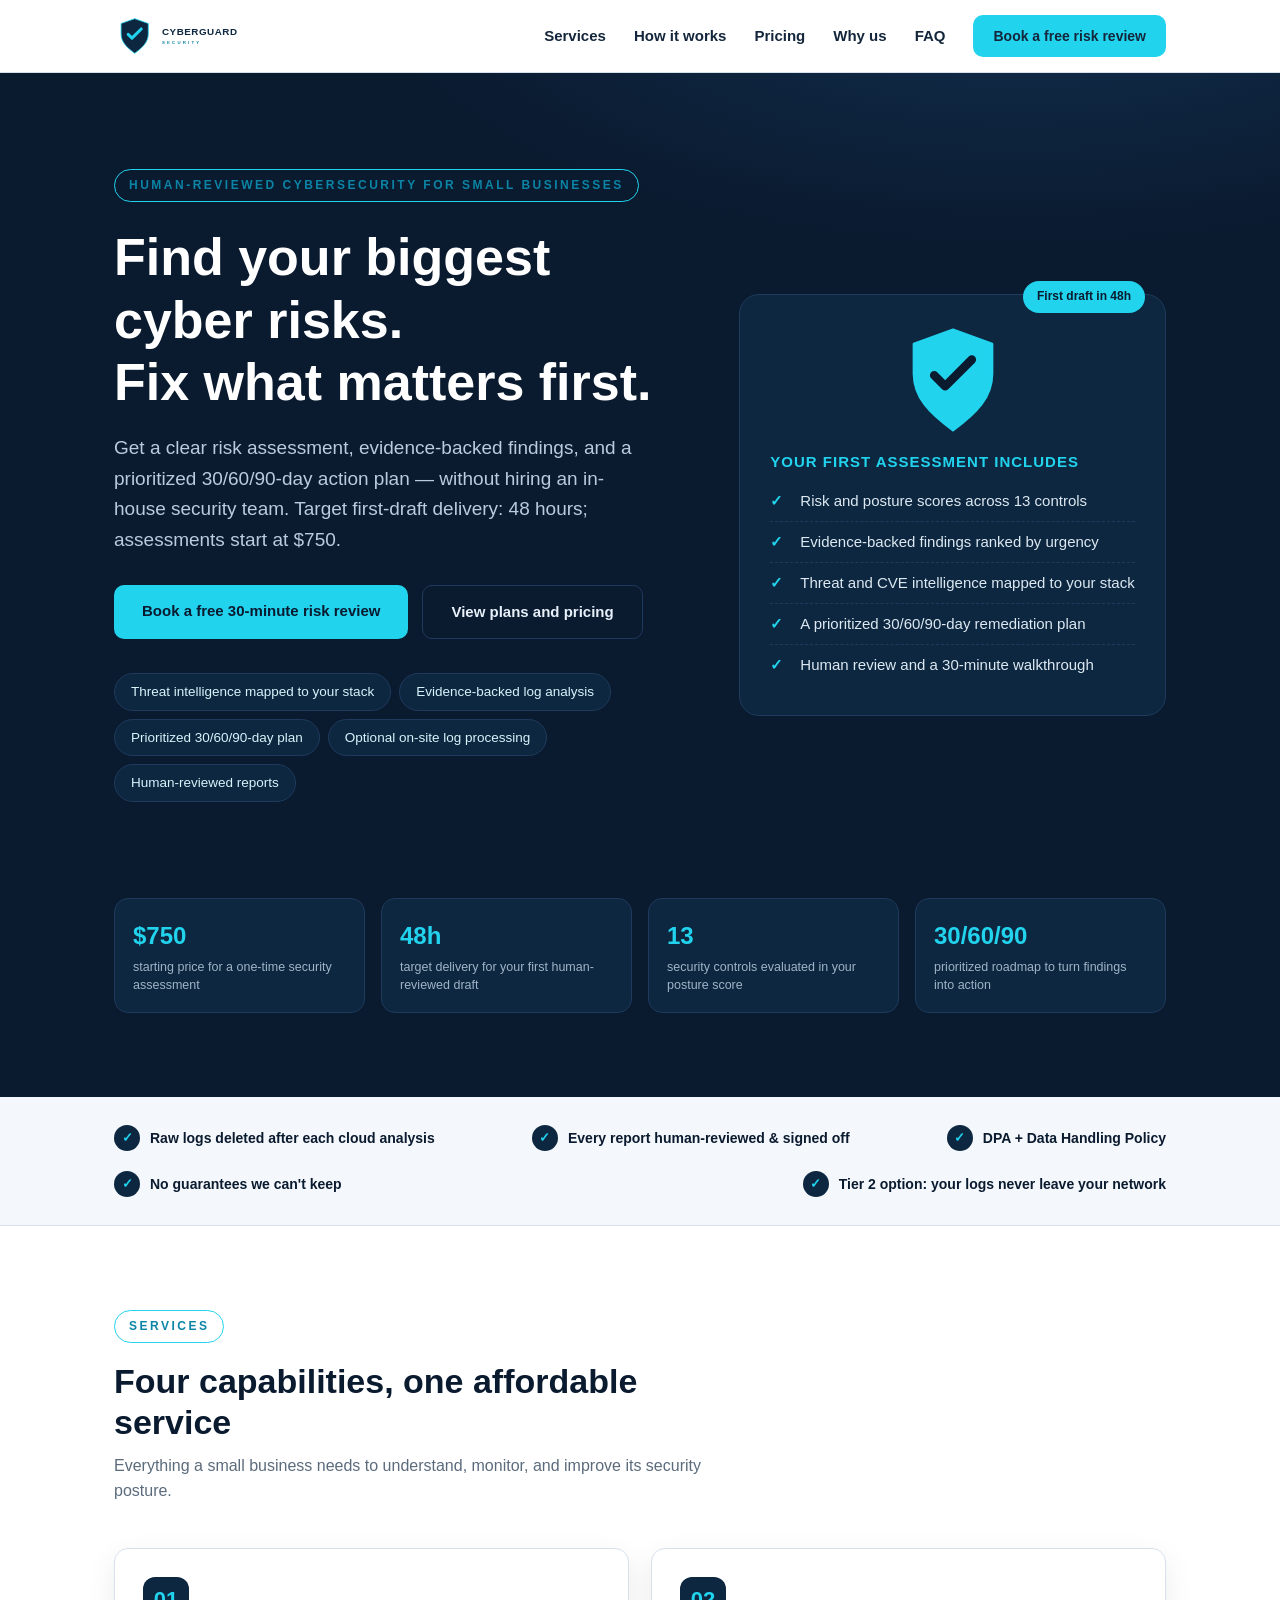
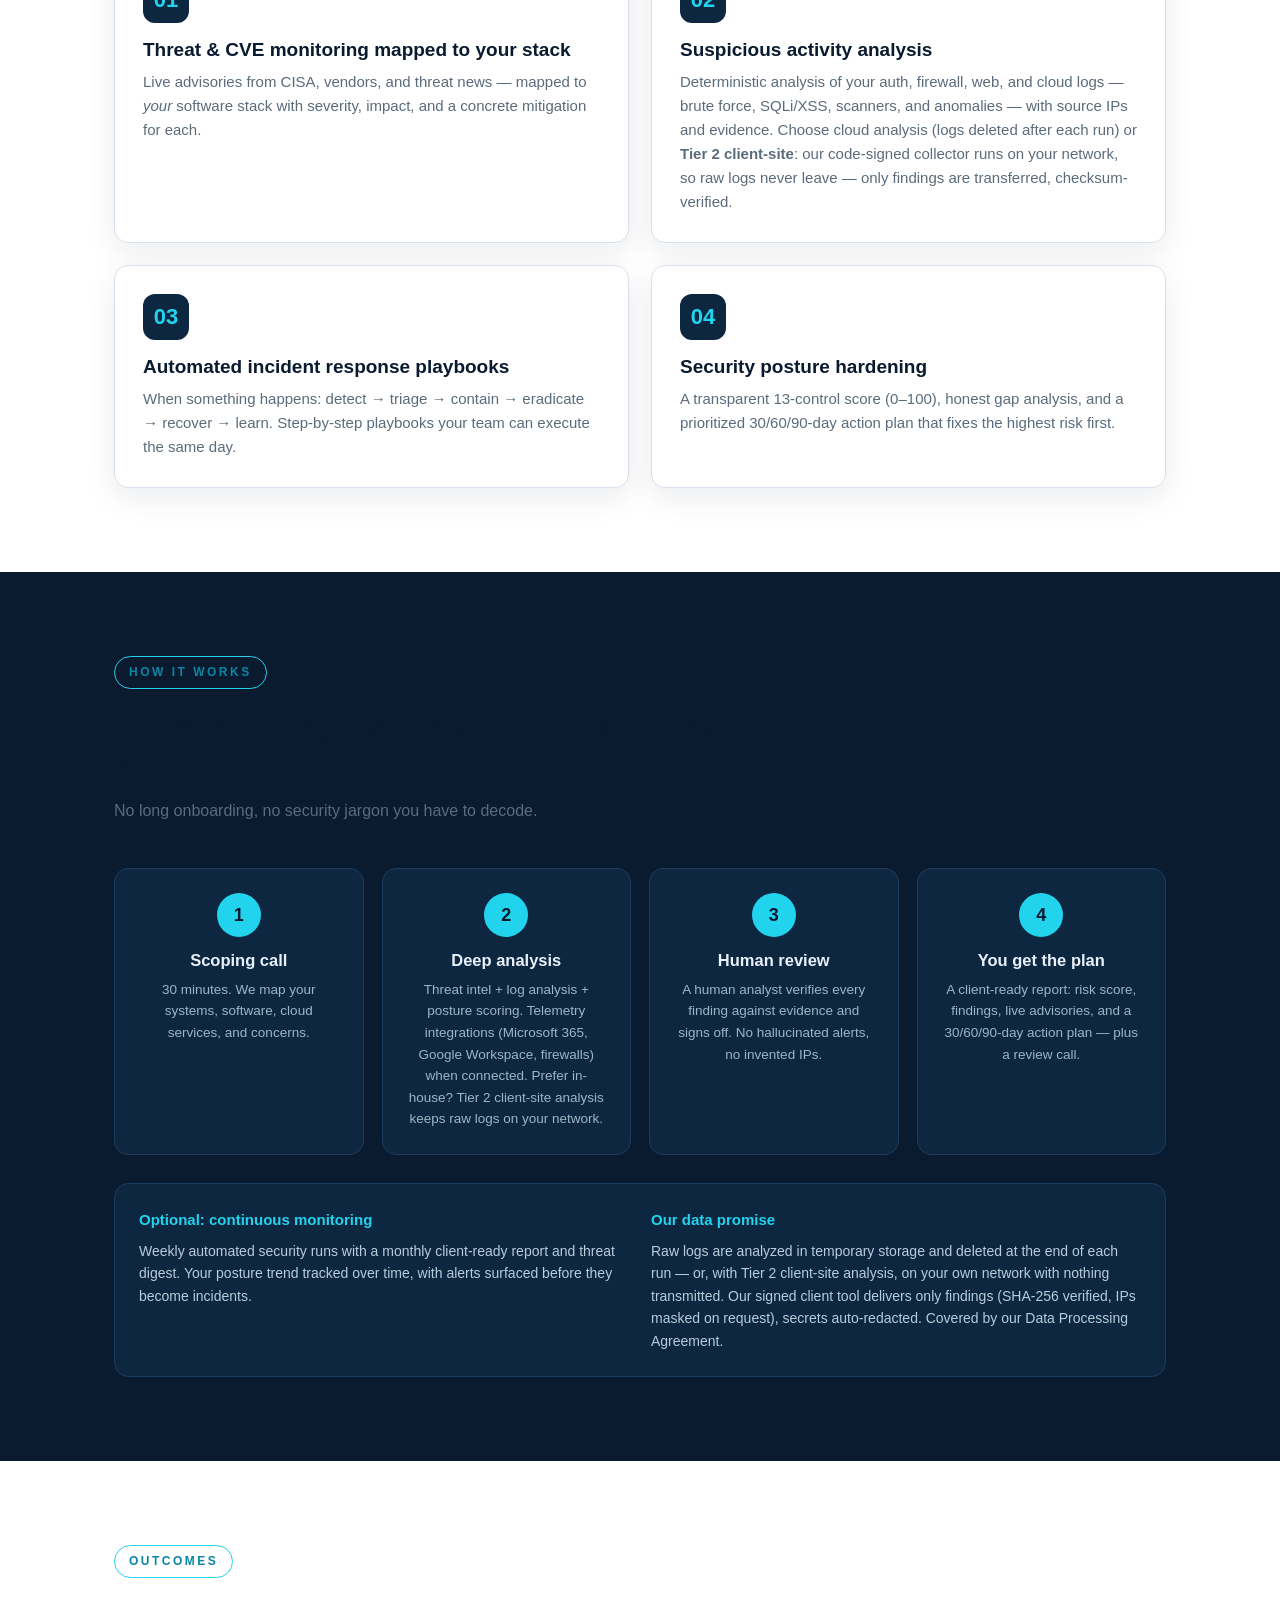
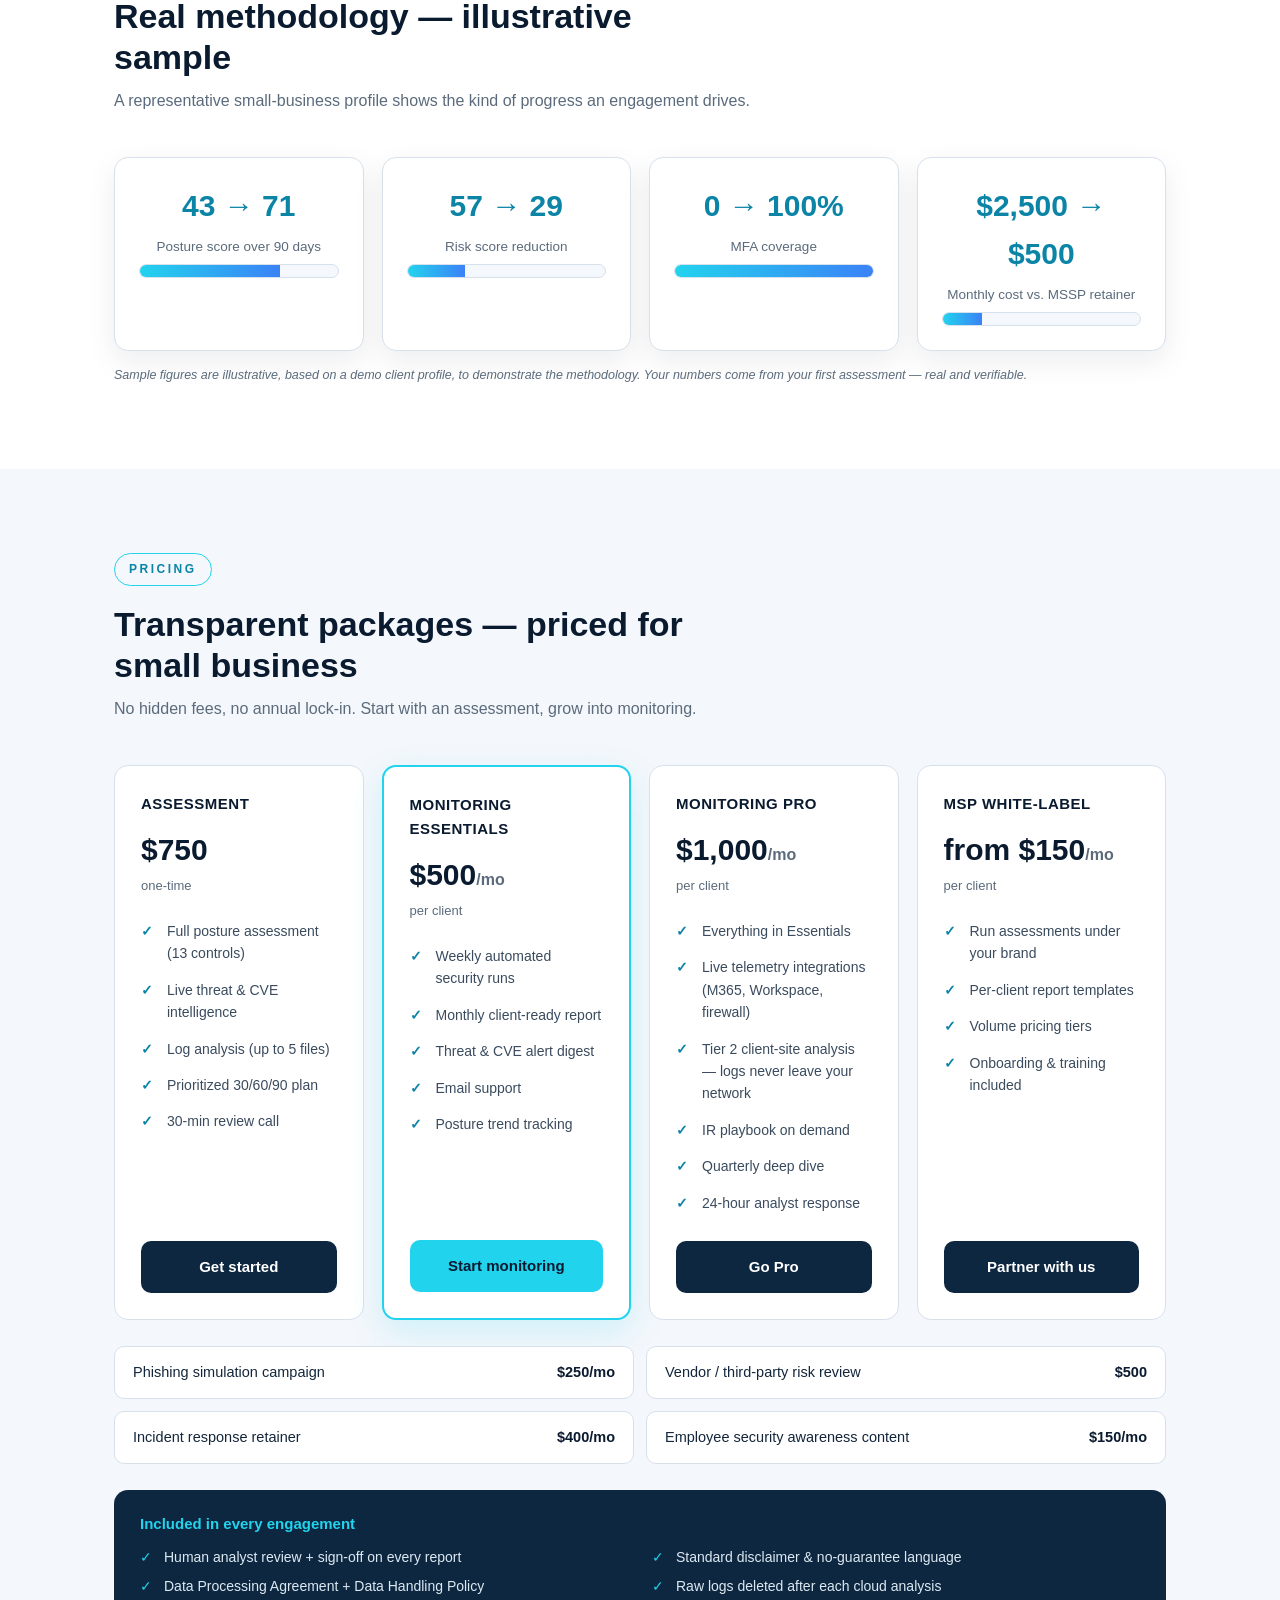
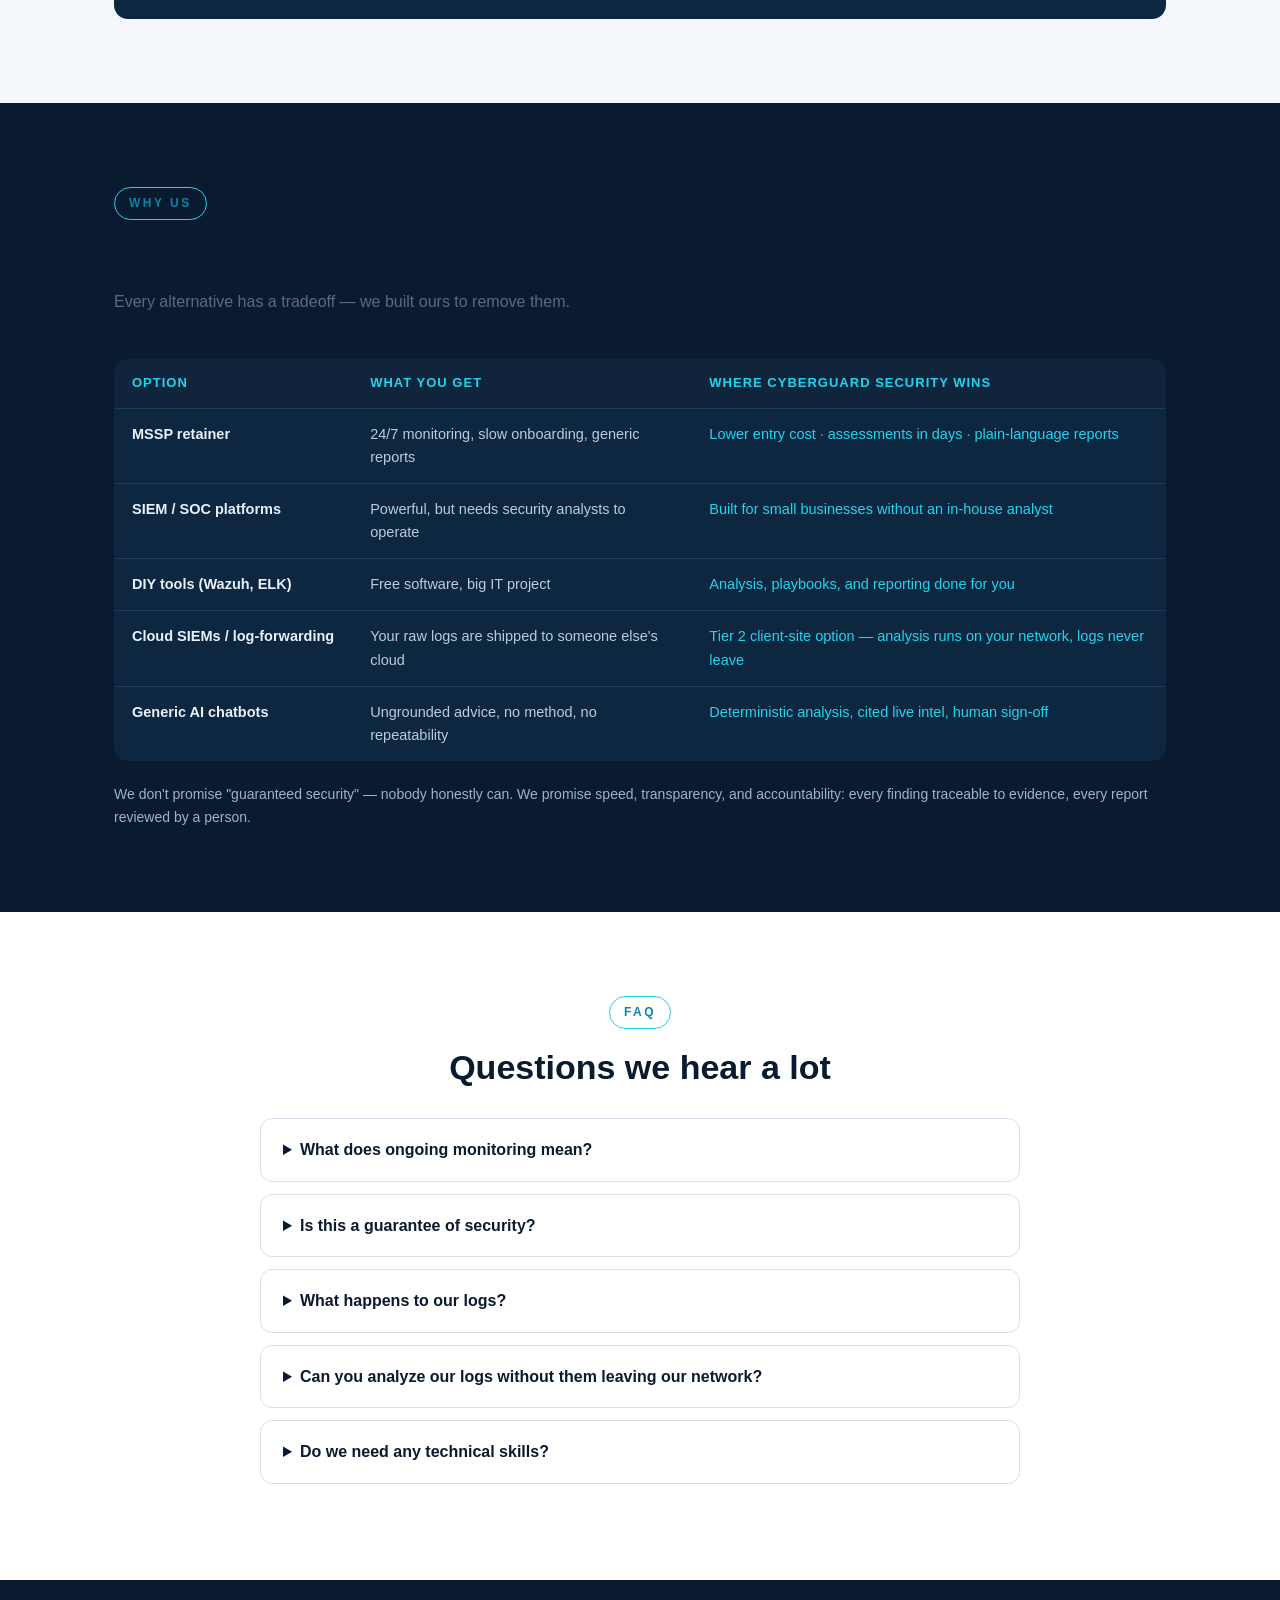
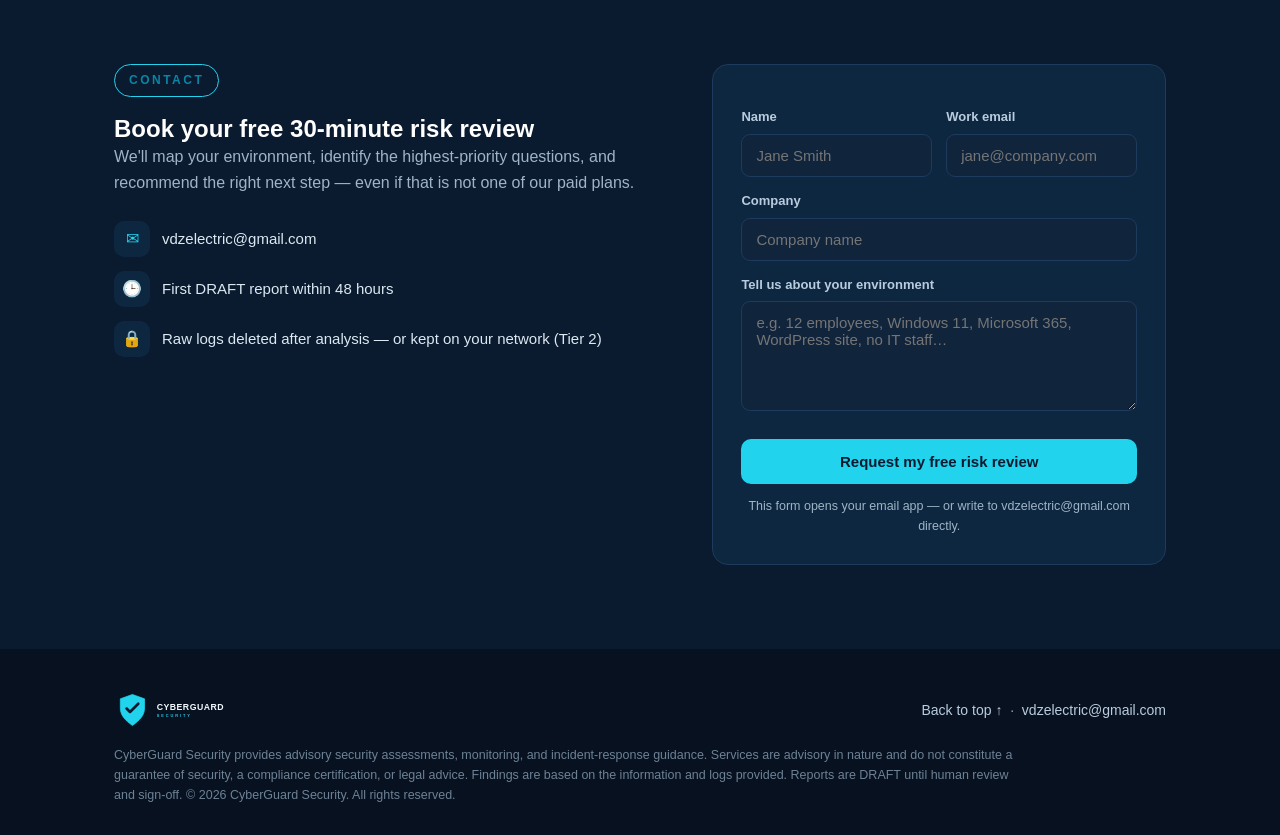
==== index.html @ 0a692c79 "Tighten homepage messaging and SEO" ====
<!DOCTYPE html>
<html lang="en">
<head>
<meta charset="UTF-8">
<meta name="viewport" content="width=device-width, initial-scale=1.0">
<title>Small Business Cybersecurity Assessments | CyberGuard</title>
<meta name="description" content="Get a human-reviewed cybersecurity assessment, prioritized 30/60/90-day action plan, and optional monitoring built for small businesses. Plans start at $750.">
<meta name="theme-color" content="#0A1A2F">
<link rel="icon" href="favicon.ico" sizes="any">
<link rel="icon" href="icon-192x192.png" type="image/png" sizes="192x192">
<link rel="apple-touch-icon" href="apple-touch-icon.png">
<link rel="manifest" href="site.webmanifest">
<!-- Social sharing (OG card). On deployment, replace og-card.png with your absolute URL, e.g. https://miguelito1997mv44-byte.github.io/og-card.png -->
<meta property="og:title" content="Small Business Cybersecurity Assessments | CyberGuard">
<meta property="og:description" content="Human-reviewed risk assessments, prioritized action plans, and optional monitoring built for small businesses. Plans start at $750.">
<meta property="og:image" content="https://miguelito1997mv44-byte.github.io/og-card.png">
<meta property="og:url" content="https://miguelito1997mv44-byte.github.io/">
<meta property="og:site_name" content="CyberGuard Security">
<link rel="canonical" href="https://miguelito1997mv44-byte.github.io/">
<meta property="og:type" content="website">
<meta name="twitter:card" content="summary_large_image">
<meta name="twitter:title" content="Small Business Cybersecurity Assessments | CyberGuard">
<meta name="twitter:description" content="Human-reviewed risk assessments, prioritized action plans, and optional monitoring built for small businesses.">
<meta name="twitter:image" content="https://miguelito1997mv44-byte.github.io/og-card.png">
<style>
  :root{
    --navy:#0A1A2F; --navy-2:#0E2740; --navy-3:#10243C; --navy-line:#1E3A5C;
    --cyan:#22D3EE; --cyan-d:#0B84A6; --ink:#14263B; --muted:#5B6B7C;
    --paper:#F4F7FB; --white:#FFFFFF; --line:#D7E1EC;
    --radius:14px; --shadow:0 10px 30px rgba(10,26,47,.08);
    --font:"Segoe UI",-apple-system,BlinkMacSystemFont,Roboto,Helvetica,Arial,sans-serif;
  }
  *{box-sizing:border-box;margin:0;padding:0}
  html{scroll-behavior:smooth}
  body{font-family:var(--font);color:var(--ink);background:var(--white);line-height:1.6;font-size:16px}
  img{max-width:100%;display:block}
  a{color:var(--cyan-d);text-decoration:none}
  .wrap{max-width:1100px;margin:0 auto;padding:0 24px}
  .btn{display:inline-block;background:var(--cyan);color:var(--navy);font-weight:700;padding:14px 28px;border-radius:10px;font-size:15px;transition:.2s}
  .btn:hover{transform:translateY(-2px);box-shadow:0 8px 20px rgba(34,211,238,.35)}
  .btn.ghost{background:transparent;color:#E8F1FA;border:1px solid var(--navy-line)}
  .btn.ghost:hover{border-color:var(--cyan);color:var(--cyan)}
  .btn.dark{background:var(--navy-2);color:#fff}
  .btn.dark:hover{background:var(--navy)}
  .kicker{display:inline-block;font-size:12px;letter-spacing:2.5px;text-transform:uppercase;font-weight:700;color:var(--cyan-d);border:1px solid var(--cyan);border-radius:999px;padding:6px 14px;margin-bottom:18px}
  h1,h2,h3{line-height:1.2;color:var(--navy)}
  .dark h1,.dark h2,.dark h3{color:#E8F1FA}
  section{padding:84px 0}
  .sec-head{max-width:640px;margin-bottom:44px}
  .sec-head h2{font-size:34px;margin-bottom:10px}
  .sec-head p{color:var(--muted)}
  /* ---------- Header ---------- */
  header{position:sticky;top:0;z-index:50;background:rgba(255,255,255,.92);backdrop-filter:blur(8px);border-bottom:1px solid var(--line)}
  .nav{display:flex;align-items:center;justify-content:space-between;height:72px}
  .nav img{height:38px;width:auto}
  .nav-links{display:flex;gap:28px;align-items:center}
  .nav-links a{color:var(--ink);font-size:15px;font-weight:600}
  .nav-links a:hover{color:var(--cyan-d)}
  .nav .btn{padding:10px 20px;font-size:14px}
  .burger{display:none;background:none;border:none;font-size:24px;color:var(--navy);cursor:pointer}
  /* ---------- Hero ---------- */
  .hero{background:radial-gradient(1200px 500px at 80% -10%,#12304F 0%,var(--navy) 55%);color:#E8F1FA;padding:96px 0 84px}
  .hero-grid{display:grid;grid-template-columns:1.15fr .85fr;gap:48px;align-items:center}
  .hero h1{font-size:52px;color:#fff;margin:6px 0 20px}
  .hero .lead{font-size:19px;color:#B9CCDD;max-width:520px;margin-bottom:30px}
  .hero .cta-row{display:flex;gap:14px;flex-wrap:wrap;margin-bottom:34px}
  .chips{display:flex;flex-wrap:wrap;gap:8px;margin-bottom:40px}
  .chip{background:var(--navy-2);border:1px solid var(--navy-line);color:#D7F3FA;border-radius:999px;padding:7px 16px;font-size:13.5px}
  .hero-stats{display:grid;grid-template-columns:repeat(4,1fr);gap:16px}
  .hero-stats-spaced{margin-top:56px}
  .hstat{background:var(--navy-2);border:1px solid var(--navy-line);border-radius:var(--radius);padding:18px}
  .hstat .num{font-size:24px;font-weight:800;color:var(--cyan)}
  .hstat .lbl{font-size:12.5px;color:#9FB4C6;margin-top:4px;line-height:1.4}
  .hero-art{background:var(--navy-2);border:1px solid var(--navy-line);border-radius:20px;padding:30px;position:relative}
  .hero-art img{height:110px;margin:0 auto 18px}
  .hero-art h3{color:var(--cyan);font-size:15px;letter-spacing:1px;text-transform:uppercase;margin-bottom:10px}
  .hero-art ul{list-style:none}
  .hero-art li{padding:8px 0 8px 30px;position:relative;font-size:15px;color:#DCE9F2;border-bottom:1px dashed var(--navy-line)}
  .hero-art li:last-child{border-bottom:none}
  .hero-art li::before{content:"✓";position:absolute;left:0;color:var(--cyan);font-weight:800}
  .hero-art .badge{position:absolute;top:-14px;right:20px;background:var(--cyan);color:var(--navy);font-size:12px;font-weight:800;padding:6px 14px;border-radius:999px}
  /* ---------- Trust strip ---------- */
  .trust{background:var(--paper);padding:28px 0;border-bottom:1px solid var(--line)}
  .trust .wrap{display:flex;justify-content:space-between;gap:20px;flex-wrap:wrap;align-items:center}
  .trust-item{display:flex;align-items:center;gap:10px;font-size:14px;font-weight:600;color:var(--navy)}
  .trust-item .tick{background:var(--navy-2);color:var(--cyan);width:26px;height:26px;border-radius:50%;display:flex;align-items:center;justify-content:center;font-size:13px;flex-shrink:0}
  /* ---------- Services ---------- */
  .svc-grid{display:grid;grid-template-columns:repeat(2,1fr);gap:22px}
  .svc{background:var(--white);border:1px solid var(--line);border-radius:var(--radius);padding:28px;box-shadow:var(--shadow)}
  .svc .ic{width:46px;height:46px;border-radius:12px;background:var(--navy-2);color:var(--cyan);display:flex;align-items:center;justify-content:center;font-size:22px;font-weight:800;margin-bottom:16px}
  .svc h3{font-size:19px;margin-bottom:8px}
  .svc p{color:var(--muted);font-size:15px}
  /* ---------- How it works ---------- */
  .how{background:var(--navy);color:#E8F1FA}
  .steps{display:grid;grid-template-columns:repeat(4,1fr);gap:18px}
  .step{background:var(--navy-2);border:1px solid var(--navy-line);border-radius:var(--radius);padding:24px;text-align:center}
  .step .n{width:44px;height:44px;margin:0 auto 14px;border-radius:50%;background:var(--cyan);color:var(--navy);font-weight:800;font-size:18px;display:flex;align-items:center;justify-content:center}
  .step h3{font-size:16.5px;color:#E8F1FA;margin-bottom:8px}
  .step p{font-size:13.5px;color:#9FB4C6}
  .how-note{margin-top:28px;background:var(--navy-2);border:1px solid var(--navy-line);border-radius:var(--radius);padding:24px;display:grid;grid-template-columns:1fr 1fr;gap:22px}
  .how-note h4{color:var(--cyan);font-size:15px;margin-bottom:8px}
  .how-note p{font-size:14px;color:#B9CCDD}
  /* ---------- Outcomes ---------- */
  .out-grid{display:grid;grid-template-columns:repeat(4,1fr);gap:18px}
  .out{background:var(--white);border:1px solid var(--line);border-radius:var(--radius);padding:24px;text-align:center;box-shadow:var(--shadow)}
  .out .num{font-size:30px;font-weight:800;color:var(--cyan-d)}
  .out .lbl{font-size:13.5px;color:var(--muted);margin-top:6px}
  .bar{background:var(--paper);border:1px solid var(--line);border-radius:12px;overflow:hidden;height:14px;margin-top:6px}
  .bar span{display:block;height:100%;background:linear-gradient(90deg,var(--cyan),#3B82F6)}
  .bar .w-20{width:20%}
  .bar .w-29{width:29%}
  .bar .w-71{width:71%}
  .bar .w-100{width:100%}
  .note{font-size:12.5px;color:var(--muted);font-style:italic;margin-top:14px}
  /* ---------- Pricing ---------- */
  .pricing{background:var(--paper)}
  .price-grid{display:grid;grid-template-columns:repeat(4,1fr);gap:18px;align-items:stretch}
  .plan{background:var(--white);border:1px solid var(--line);border-radius:var(--radius);padding:26px;display:flex;flex-direction:column}
  .plan.featured{border:2px solid var(--cyan);box-shadow:0 12px 34px rgba(34,211,238,.18)}
  .plan .p-name{font-size:15px;font-weight:800;color:var(--navy);text-transform:uppercase;letter-spacing:.5px}
  .plan .p-price{font-size:30px;font-weight:800;color:var(--navy);margin:10px 0 2px}
  .plan .price-period{font-size:16px;color:var(--muted)}
  .plan .p-sub{font-size:13px;color:var(--muted);margin-bottom:16px}
  .plan ul{list-style:none;flex:1;margin-bottom:20px}
  .plan li{padding:7px 0 7px 26px;position:relative;font-size:14px;color:#3A4B5E}
  .plan li::before{content:"✓";position:absolute;left:0;color:var(--cyan-d);font-weight:800}
  .plan .btn{text-align:center}
  .addons{margin-top:26px;display:grid;grid-template-columns:repeat(2,1fr);gap:12px}
  .addon{background:var(--white);border:1px solid var(--line);border-radius:10px;padding:14px 18px;display:flex;justify-content:space-between;font-size:14.5px}
  .addon b{color:var(--navy)}
  .included{margin-top:26px;background:var(--navy-2);border-radius:var(--radius);padding:22px 26px;color:#DCE9F2}
  .included h4{color:var(--cyan);font-size:15px;margin-bottom:10px}
  .included ul{list-style:none;display:grid;grid-template-columns:repeat(2,1fr);gap:6px 24px}
  .included li{font-size:14px;padding-left:24px;position:relative}
  .included li::before{content:"✓";position:absolute;left:0;color:var(--cyan)}
  /* ---------- Why us ---------- */
  .why{background:var(--navy);color:#E8F1FA}
  table.cmp{width:100%;border-collapse:collapse;background:var(--navy-2);border-radius:14px;overflow:hidden;font-size:14.5px}
  table.cmp th{background:var(--navy-3);color:var(--cyan);text-align:left;padding:14px 18px;font-size:13px;text-transform:uppercase;letter-spacing:1px}
  table.cmp td{padding:14px 18px;border-top:1px solid var(--navy-line);color:#B9CCDD;vertical-align:top}
  table.cmp td:first-child{color:#E8F1FA;font-weight:700;white-space:nowrap}
  table.cmp .win{color:var(--cyan)}
  .why-note{margin-top:22px;font-size:14px;color:#9FB4C6}
  /* ---------- FAQ ---------- */
  .faq{max-width:760px;margin:0 auto}
  .sec-head.centered{margin:0 auto 30px;text-align:center}
  details{background:var(--white);border:1px solid var(--line);border-radius:12px;padding:18px 22px;margin-bottom:12px}
  summary{font-weight:700;color:var(--navy);cursor:pointer;font-size:16px}
  details p{margin-top:12px;color:var(--muted);font-size:15px}
  /* ---------- Contact ---------- */
  .contact{background:var(--navy);color:#E8F1FA}
  .contact-grid{display:grid;grid-template-columns:1.1fr .9fr;gap:44px;align-items:start}
  .contact h2{color:#fff}
  .contact .sub{color:#9FB4C6;margin-bottom:26px}
  .c-item{display:flex;align-items:center;gap:12px;margin-bottom:14px;font-size:15px;color:#DCE9F2}
  .c-item .ic{width:36px;height:36px;border-radius:10px;background:var(--navy-2);color:var(--cyan);display:flex;align-items:center;justify-content:center;font-size:16px;flex-shrink:0}
  form{background:var(--navy-2);border:1px solid var(--navy-line);border-radius:16px;padding:28px}
  .frow{display:grid;grid-template-columns:1fr 1fr;gap:14px}
  label{display:block;font-size:13px;font-weight:700;color:#B9CCDD;margin:14px 0 6px}
  input,textarea{width:100%;background:var(--navy-3);border:1px solid var(--navy-line);border-radius:9px;padding:12px 14px;color:#E8F1FA;font-size:15px;font-family:inherit}
  input:focus,textarea:focus{outline:none;border-color:var(--cyan)}
  textarea{resize:vertical;min-height:110px}
  form .btn{width:100%;margin-top:20px;border:none;cursor:pointer;font-size:15px}
  .form-note{font-size:12.5px;color:#9FB4C6;margin-top:12px;text-align:center}
  /* ---------- Footer ---------- */
  footer{background:#071120;color:#8FA3B5;padding:44px 0 30px;font-size:14px}
  .foot{display:flex;justify-content:space-between;gap:24px;flex-wrap:wrap;align-items:center;margin-bottom:18px}
  .foot img{height:34px}
  .foot a{color:#B9CCDD}
  .disc{font-size:12.5px;color:#6E8295;max-width:900px;line-height:1.6}
  /* ---------- Responsive ---------- */
  @media(max-width:980px){
    .hero-grid,.contact-grid{grid-template-columns:1fr}
    .hero h1{font-size:40px}
    .hero-stats{grid-template-columns:repeat(2,1fr)}
    .steps,.price-grid{grid-template-columns:repeat(2,1fr)}
    .out-grid{grid-template-columns:repeat(2,1fr)}
    .svc-grid{grid-template-columns:1fr}
    .how-note{grid-template-columns:1fr}
  }
  @media(max-width:640px){
    .nav-links{display:none;position:absolute;top:72px;left:0;right:0;background:#fff;border-bottom:1px solid var(--line);flex-direction:column;padding:20px;gap:16px;align-items:flex-start}
    .nav-links.open{display:flex}
    .burger{display:block}
    .steps,.price-grid{grid-template-columns:1fr}
    .frow{grid-template-columns:1fr}
    .included ul{grid-template-columns:1fr}
    section{padding:60px 0}
  }
</style>
</head>
<body>

<!-- ================= HEADER ================= -->
<header>
  <div class="wrap nav">
    <img src="cyberguard_logo.svg" alt="CyberGuard Security logo">
    <nav class="nav-links" id="navLinks">
      <a href="#services">Services</a>
      <a href="#how">How it works</a>
      <a href="#pricing">Pricing</a>
      <a href="#why">Why us</a>
      <a href="#faq">FAQ</a>
      <a href="#contact" class="btn">Book a free risk review</a>
    </nav>
    <button type="button" class="burger" id="burger" aria-label="Menu" aria-controls="navLinks" aria-expanded="false">☰</button>
  </div>
</header>

<!-- ================= HERO ================= -->
<section class="hero" id="top">
  <div class="wrap hero-grid">
    <div>
      <span class="kicker">Human-reviewed cybersecurity for small businesses</span>
      <h1>Find your biggest cyber risks.<br>Fix what matters first.</h1>
      <p class="lead">Get a clear risk assessment, evidence-backed findings, and a prioritized 30/60/90-day action plan — without hiring an in-house security team. Target first-draft delivery: 48 hours; assessments start at $750.</p>
      <div class="cta-row">
        <a class="btn" href="#contact">Book a free 30-minute risk review</a>
        <a class="btn ghost" href="#pricing">View plans and pricing</a>
      </div>
      <div class="chips">
        <span class="chip">Threat intelligence mapped to your stack</span>
        <span class="chip">Evidence-backed log analysis</span>
        <span class="chip">Prioritized 30/60/90-day plan</span>
        <span class="chip">Optional on-site log processing</span>
        <span class="chip">Human-reviewed reports</span>
      </div>
    </div>
    <div class="hero-art">
      <span class="badge">First draft in 48h</span>
      <img src="cyberguard_logo_icon_light.svg" alt="CyberGuard Security shield">
      <h3>Your first assessment includes</h3>
      <ul>
        <li>Risk and posture scores across 13 controls</li>
        <li>Evidence-backed findings ranked by urgency</li>
        <li>Threat and CVE intelligence mapped to your stack</li>
        <li>A prioritized 30/60/90-day remediation plan</li>
        <li>Human review and a 30-minute walkthrough</li>
      </ul>
    </div>
  </div>
  <div class="wrap hero-stats hero-stats-spaced">
    <div class="hstat"><div class="num">$750</div><div class="lbl">starting price for a one-time security assessment</div></div>
    <div class="hstat"><div class="num">48h</div><div class="lbl">target delivery for your first human-reviewed draft</div></div>
    <div class="hstat"><div class="num">13</div><div class="lbl">security controls evaluated in your posture score</div></div>
    <div class="hstat"><div class="num">30/60/90</div><div class="lbl">prioritized roadmap to turn findings into action</div></div>
  </div>
</section>

<!-- ================= TRUST STRIP ================= -->
<div class="trust">
  <div class="wrap">
    <div class="trust-item"><span class="tick">✓</span> Raw logs deleted after each cloud analysis</div>
    <div class="trust-item"><span class="tick">✓</span> Every report human-reviewed &amp; signed off</div>
    <div class="trust-item"><span class="tick">✓</span> DPA + Data Handling Policy</div>
    <div class="trust-item"><span class="tick">✓</span> No guarantees we can't keep</div>
    <div class="trust-item"><span class="tick">✓</span> Tier 2 option: your logs never leave your network</div>
  </div>
</div>

<!-- ================= SERVICES ================= -->
<section id="services">
  <div class="wrap">
    <div class="sec-head">
      <span class="kicker">Services</span>
      <h2>Four capabilities, one affordable service</h2>
      <p>Everything a small business needs to understand, monitor, and improve its security posture.</p>
    </div>
    <div class="svc-grid">
      <div class="svc">
        <div class="ic">01</div>
        <h3>Threat &amp; CVE monitoring mapped to your stack</h3>
        <p>Live advisories from CISA, vendors, and threat news — mapped to <em>your</em> software stack with severity, impact, and a concrete mitigation for each.</p>
      </div>
      <div class="svc">
        <div class="ic">02</div>
        <h3>Suspicious activity analysis</h3>
        <p>Deterministic analysis of your auth, firewall, web, and cloud logs — brute force, SQLi/XSS, scanners, and anomalies — with source IPs and evidence. Choose cloud analysis (logs deleted after each run) or <strong>Tier 2 client-site</strong>: our code-signed collector runs on your network, so raw logs never leave — only findings are transferred, checksum-verified.</p>
      </div>
      <div class="svc">
        <div class="ic">03</div>
        <h3>Automated incident response playbooks</h3>
        <p>When something happens: detect → triage → contain → eradicate → recover → learn. Step-by-step playbooks your team can execute the same day.</p>
      </div>
      <div class="svc">
        <div class="ic">04</div>
        <h3>Security posture hardening</h3>
        <p>A transparent 13-control score (0–100), honest gap analysis, and a prioritized 30/60/90-day action plan that fixes the highest risk first.</p>
      </div>
    </div>
  </div>
</section>

<!-- ================= HOW IT WORKS ================= -->
<section class="how" id="how">
  <div class="wrap">
    <div class="sec-head">
      <span class="kicker">How it works</span>
      <h2>From scoping call to action plan in 48 hours</h2>
      <p>No long onboarding, no security jargon you have to decode.</p>
    </div>
    <div class="steps">
      <div class="step"><div class="n">1</div><h3>Scoping call</h3><p>30 minutes. We map your systems, software, cloud services, and concerns.</p></div>
      <div class="step"><div class="n">2</div><h3>Deep analysis</h3><p>Threat intel + log analysis + posture scoring. Telemetry integrations (Microsoft 365, Google Workspace, firewalls) when connected. Prefer in-house? Tier 2 client-site analysis keeps raw logs on your network.</p></div>
      <div class="step"><div class="n">3</div><h3>Human review</h3><p>A human analyst verifies every finding against evidence and signs off. No hallucinated alerts, no invented IPs.</p></div>
      <div class="step"><div class="n">4</div><h3>You get the plan</h3><p>A client-ready report: risk score, findings, live advisories, and a 30/60/90-day action plan — plus a review call.</p></div>
    </div>
    <div class="how-note">
      <div>
        <h4>Optional: continuous monitoring</h4>
        <p>Weekly automated security runs with a monthly client-ready report and threat digest. Your posture trend tracked over time, with alerts surfaced before they become incidents.</p>
      </div>
      <div>
        <h4>Our data promise</h4>
        <p>Raw logs are analyzed in temporary storage and deleted at the end of each run — or, with Tier 2 client-site analysis, on your own network with nothing transmitted. Our signed client tool delivers only findings (SHA-256 verified, IPs masked on request), secrets auto-redacted. Covered by our Data Processing Agreement.</p>
      </div>
    </div>
  </div>
</section>

<!-- ================= OUTCOMES ================= -->
<section id="outcomes">
  <div class="wrap">
    <div class="sec-head">
      <span class="kicker">Outcomes</span>
      <h2>Real methodology — illustrative sample</h2>
      <p>A representative small-business profile shows the kind of progress an engagement drives.</p>
    </div>
    <div class="out-grid">
      <div class="out"><div class="num">43 → 71</div><div class="lbl">Posture score over 90 days</div><div class="bar"><span class="w-71"></span></div></div>
      <div class="out"><div class="num">57 → 29</div><div class="lbl">Risk score reduction</div><div class="bar"><span class="w-29"></span></div></div>
      <div class="out"><div class="num">0 → 100%</div><div class="lbl">MFA coverage</div><div class="bar"><span class="w-100"></span></div></div>
      <div class="out"><div class="num">$2,500 → $500</div><div class="lbl">Monthly cost vs. MSSP retainer</div><div class="bar"><span class="w-20"></span></div></div>
    </div>
    <p class="note">Sample figures are illustrative, based on a demo client profile, to demonstrate the methodology. Your numbers come from your first assessment — real and verifiable.</p>
  </div>
</section>

<!-- ================= PRICING ================= -->
<section class="pricing" id="pricing">
  <div class="wrap">
    <div class="sec-head">
      <span class="kicker">Pricing</span>
      <h2>Transparent packages — priced for small business</h2>
      <p>No hidden fees, no annual lock-in. Start with an assessment, grow into monitoring.</p>
    </div>
    <div class="price-grid">
      <div class="plan">
        <div class="p-name">Assessment</div>
        <div class="p-price">$750</div>
        <div class="p-sub">one-time</div>
        <ul>
          <li>Full posture assessment (13 controls)</li>
          <li>Live threat &amp; CVE intelligence</li>
          <li>Log analysis (up to 5 files)</li>
          <li>Prioritized 30/60/90 plan</li>
          <li>30-min review call</li>
        </ul>
        <a class="btn dark" href="mailto:vdzelectric@gmail.com?subject=CyberGuard%20Assessment">Get started</a>
      </div>
      <div class="plan featured">
        <div class="p-name">Monitoring Essentials</div>
        <div class="p-price">$500<span class="price-period">/mo</span></div>
        <div class="p-sub">per client</div>
        <ul>
          <li>Weekly automated security runs</li>
          <li>Monthly client-ready report</li>
          <li>Threat &amp; CVE alert digest</li>
          <li>Email support</li>
          <li>Posture trend tracking</li>
        </ul>
        <a class="btn" href="mailto:vdzelectric@gmail.com?subject=Monitoring%20Essentials">Start monitoring</a>
      </div>
      <div class="plan">
        <div class="p-name">Monitoring Pro</div>
        <div class="p-price">$1,000<span class="price-period">/mo</span></div>
        <div class="p-sub">per client</div>
        <ul>
          <li>Everything in Essentials</li>
          <li>Live telemetry integrations (M365, Workspace, firewall)</li>
          <li>Tier 2 client-site analysis — logs never leave your network</li>
          <li>IR playbook on demand</li>
          <li>Quarterly deep dive</li>
          <li>24-hour analyst response</li>
        </ul>
        <a class="btn dark" href="mailto:vdzelectric@gmail.com?subject=Monitoring%20Pro">Go Pro</a>
      </div>
      <div class="plan">
        <div class="p-name">MSP White-Label</div>
        <div class="p-price">from $150<span class="price-period">/mo</span></div>
        <div class="p-sub">per client</div>
        <ul>
          <li>Run assessments under your brand</li>
          <li>Per-client report templates</li>
          <li>Volume pricing tiers</li>
          <li>Onboarding &amp; training included</li>
        </ul>
        <a class="btn dark" href="mailto:vdzelectric@gmail.com?subject=MSP%20White-Label">Partner with us</a>
      </div>
    </div>
    <div class="addons">
      <div class="addon"><span>Phishing simulation campaign</span><b>$250/mo</b></div>
      <div class="addon"><span>Vendor / third-party risk review</span><b>$500</b></div>
      <div class="addon"><span>Incident response retainer</span><b>$400/mo</b></div>
      <div class="addon"><span>Employee security awareness content</span><b>$150/mo</b></div>
    </div>
    <div class="included">
      <h4>Included in every engagement</h4>
      <ul>
        <li>Human analyst review + sign-off on every report</li>
        <li>Standard disclaimer &amp; no-guarantee language</li>
        <li>Data Processing Agreement + Data Handling Policy</li>
        <li>Raw logs deleted after each cloud analysis</li>
      </ul>
    </div>
  </div>
</section>

<!-- ================= WHY US ================= -->
<section class="why" id="why">
  <div class="wrap">
    <div class="sec-head">
      <span class="kicker">Why us</span>
      <h2>The honest comparison</h2>
      <p>Every alternative has a tradeoff — we built ours to remove them.</p>
    </div>
    <table class="cmp">
      <tbody>
      <tr><th>Option</th><th>What you get</th><th>Where CyberGuard Security wins</th></tr>
      <tr><td>MSSP retainer</td><td>24/7 monitoring, slow onboarding, generic reports</td><td class="win">Lower entry cost · assessments in days · plain-language reports</td></tr>
      <tr><td>SIEM / SOC platforms</td><td>Powerful, but needs security analysts to operate</td><td class="win">Built for small businesses without an in-house analyst</td></tr>
      <tr><td>DIY tools (Wazuh, ELK)</td><td>Free software, big IT project</td><td class="win">Analysis, playbooks, and reporting done for you</td></tr>
      <tr><td>Cloud SIEMs / log-forwarding</td><td>Your raw logs are shipped to someone else's cloud</td><td class="win">Tier 2 client-site option — analysis runs on your network, logs never leave</td></tr>
      <tr><td>Generic AI chatbots</td><td>Ungrounded advice, no method, no repeatability</td><td class="win">Deterministic analysis, cited live intel, human sign-off</td></tr>
      </tbody>
    </table>
    <p class="why-note">We don't promise "guaranteed security" — nobody honestly can. We promise speed, transparency, and accountability: every finding traceable to evidence, every report reviewed by a person.</p>
  </div>
</section>

<!-- ================= FAQ ================= -->
<section id="faq">
  <div class="wrap">
    <div class="sec-head centered">
      <span class="kicker">FAQ</span>
      <h2>Questions we hear a lot</h2>
    </div>
    <div class="faq">
      <details>
        <summary>What does ongoing monitoring mean?</summary>
        <p>Scheduled automated runs (weekly or monthly) that scan live threat intelligence and your latest telemetry, with alerts surfaced in your monthly report. It's monitoring and analysis on your schedule — not a 24/7 SOC, and not priced like one.</p>
      </details>
      <details>
        <summary>Is this a guarantee of security?</summary>
        <p>No — and we say so in writing. Reports are advisory, human-reviewed, and clearly disclaimed. No service can honestly guarantee security; we make that explicit so there are no surprises.</p>
      </details>
      <details>
        <summary>What happens to our logs?</summary>
        <p>Logs are analyzed in temporary storage and deleted at the end of each run — or, with Tier 2 client-site analysis, they never leave your network at all. Only the report — with short evidence snippets (max 180 characters) — is retained, per our Data Handling Policy.</p>
      </details>
      <details>
        <summary>Can you analyze our logs without them leaving our network?</summary>
        <p>Yes — Tier 2 client-site analysis. We send a small, code-signed collector that runs on your premises (Windows, macOS, or Linux; no installs needed). It analyzes offline, redacts secrets automatically, hashes IPs on request, and produces a findings file with a SHA-256 checksum you verify out-of-band. Raw logs never leave your network — that's contractual, in our DPA.</p>
      </details>
      <details>
        <summary>Do we need any technical skills?</summary>
        <p>No. If you can describe your systems on a 30-minute call, we handle the analysis and deliver a plain-language report with a prioritized action plan. For monitoring, we can connect Microsoft 365 / Google Workspace / firewall telemetry for you.</p>
      </details>
    </div>
  </div>
</section>

<!-- ================= CONTACT ================= -->
<section class="contact" id="contact">
  <div class="wrap contact-grid">
    <div>
      <span class="kicker">Contact</span>
      <h2>Book your free 30-minute risk review</h2>
      <p class="sub">We'll map your environment, identify the highest-priority questions, and recommend the right next step — even if that is not one of our paid plans.</p>
      <div class="c-item"><span class="ic">✉</span> vdzelectric@gmail.com</div>
      <div class="c-item"><span class="ic">🕒</span> First DRAFT report within 48 hours</div>
      <div class="c-item"><span class="ic">🔒</span> Raw logs deleted after analysis — or kept on your network (Tier 2)</div>
    </div>
    <form id="contactForm">
      <div class="frow">
        <div><label for="name">Name</label><input id="name" name="name" type="text" required placeholder="Jane Smith"></div>
        <div><label for="email">Work email</label><input id="email" name="email" type="email" required placeholder="jane@company.com"></div>
      </div>
      <label for="company">Company</label>
      <input id="company" name="company" type="text" placeholder="Company name">
      <label for="msg">Tell us about your environment</label>
      <textarea id="msg" name="msg" placeholder="e.g. 12 employees, Windows 11, Microsoft 365, WordPress site, no IT staff…"></textarea>
      <button type="submit" class="btn">Request my free risk review</button>
      <p class="form-note" id="formNote">This form opens your email app — or write to vdzelectric@gmail.com directly.</p>
    </form>
  </div>
</section>

<!-- ================= FOOTER ================= -->
<footer>
  <div class="wrap">
    <div class="foot">
      <img src="cyberguard_logo_light.svg" alt="CyberGuard Security">
      <div>
        <a href="#top">Back to top ↑</a> &nbsp;·&nbsp;
        <a href="mailto:vdzelectric@gmail.com">vdzelectric@gmail.com</a>
      </div>
    </div>
    <p class="disc">CyberGuard Security provides advisory security assessments, monitoring, and incident-response guidance. Services are advisory in nature and do not constitute a guarantee of security, a compliance certification, or legal advice. Findings are based on the information and logs provided. Reports are DRAFT until human review and sign-off. © <span id="year"></span> CyberGuard Security. All rights reserved.</p>
  </div>
</footer>

<script>
  // Mobile nav
  document.getElementById('burger').addEventListener('click', function(){
    var isOpen = document.getElementById('navLinks').classList.toggle('open');
    this.setAttribute('aria-expanded', String(isOpen));
  });
  // Year
  document.getElementById('year').textContent = new Date().getFullYear();
  // Contact form → mailto (client-side; no backend needed to launch)
  document.getElementById('contactForm').addEventListener('submit', function(e){
    e.preventDefault();
    var n = document.getElementById('name').value.trim();
    var em = document.getElementById('email').value.trim();
    var co = document.getElementById('company').value.trim();
    var m = document.getElementById('msg').value.trim();
    var subject = 'CyberGuard Security inquiry' + (co ? ' — ' + co : '');
    var body = 'Name: ' + n + '\nEmail: ' + em + '\nCompany: ' + co + '\n\nEnvironment:\n' + m;
    var note = document.getElementById('formNote');
    if (n && em) {
      window.location.href = 'mailto:vdzelectric@gmail.com?subject=' +
        encodeURIComponent(subject) + '&body=' + encodeURIComponent(body);
      note.textContent = 'Opening your email app… If nothing happens, write to vdzelectric@gmail.com directly.';
    }
  });
</script>
</body>
</html>
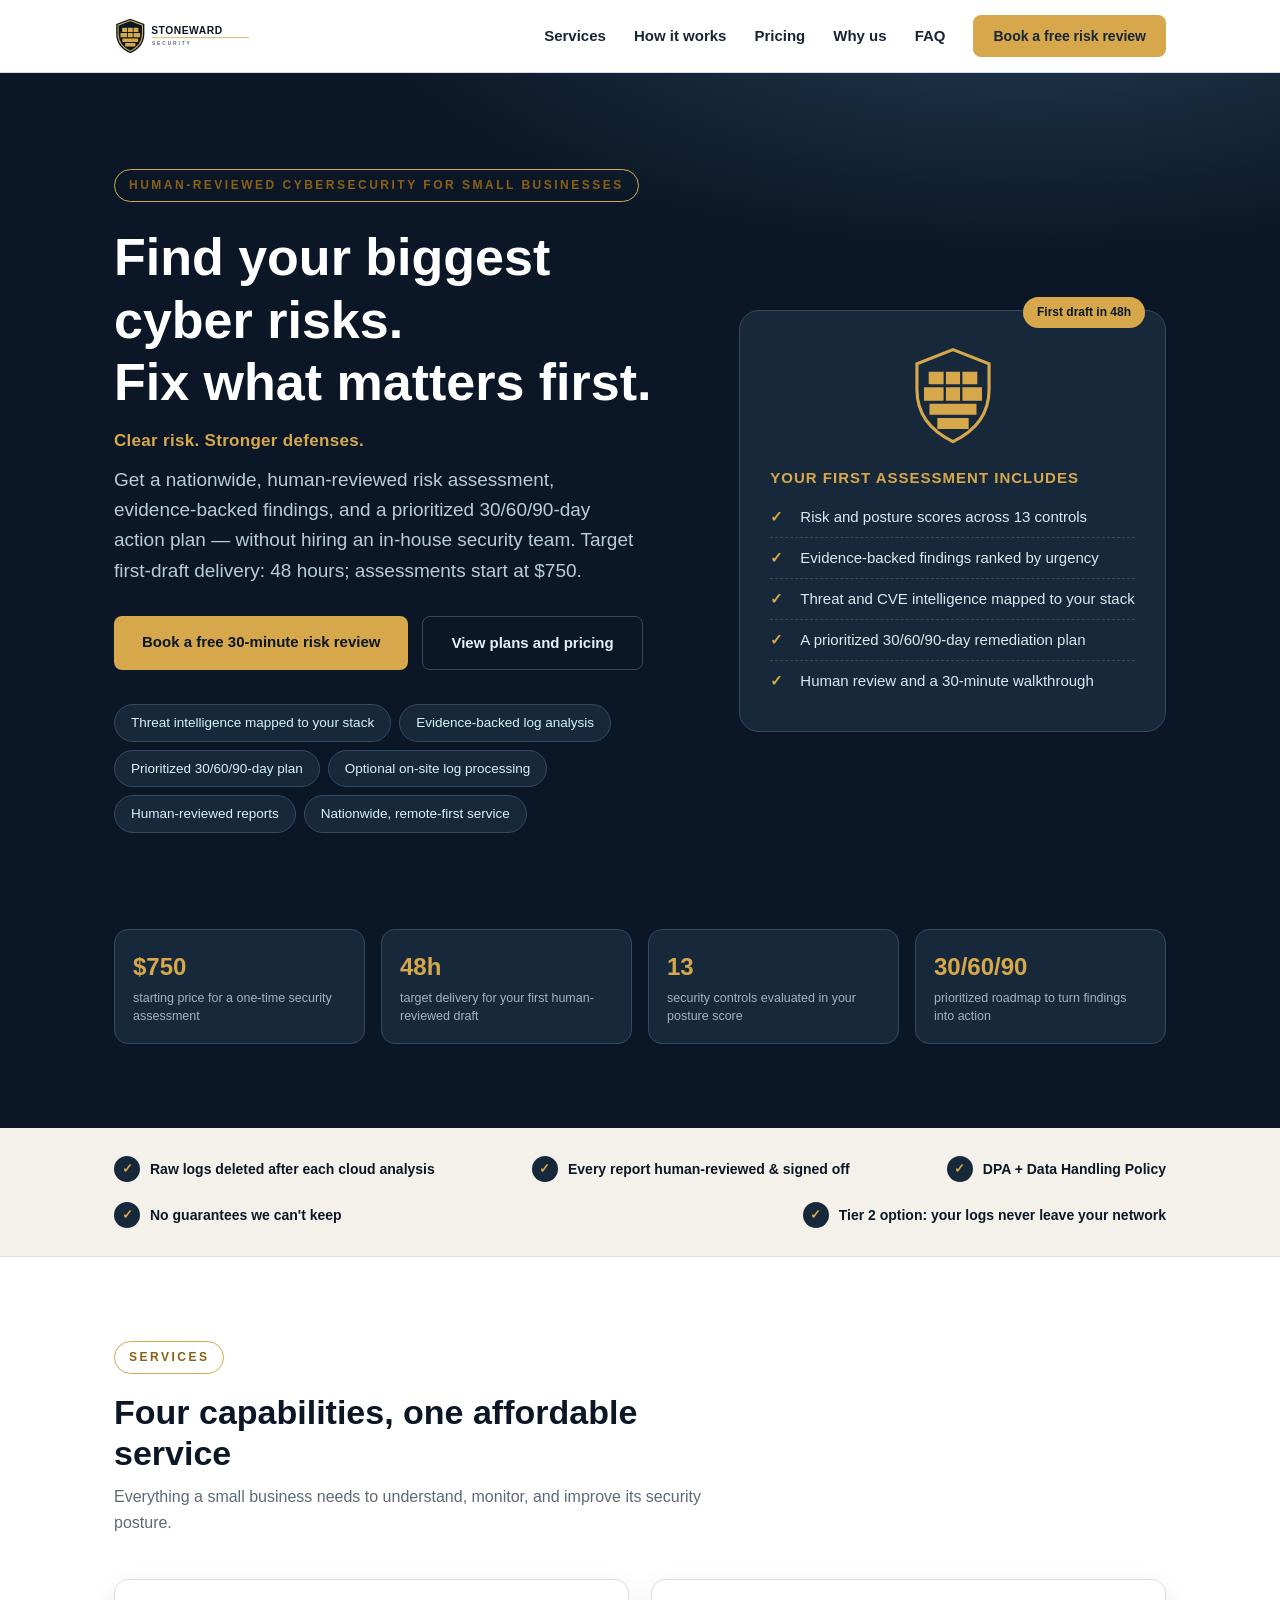
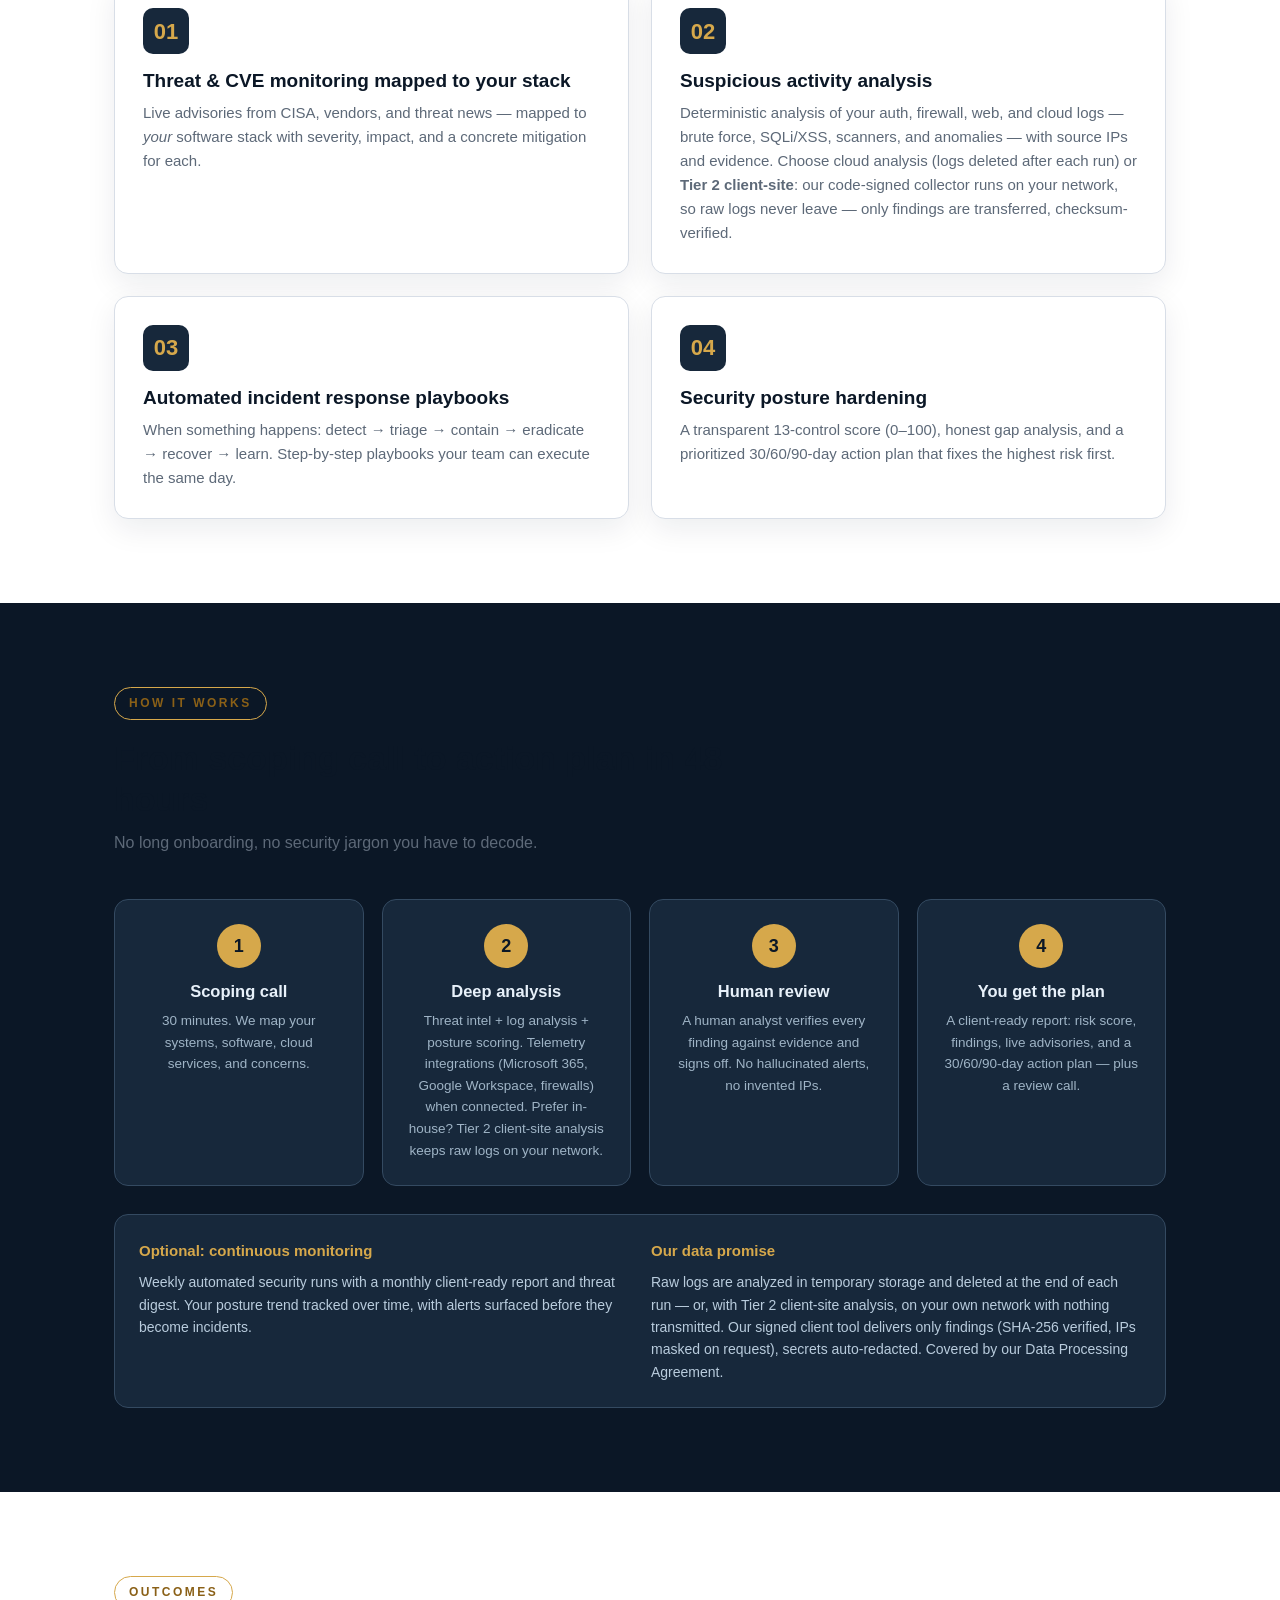
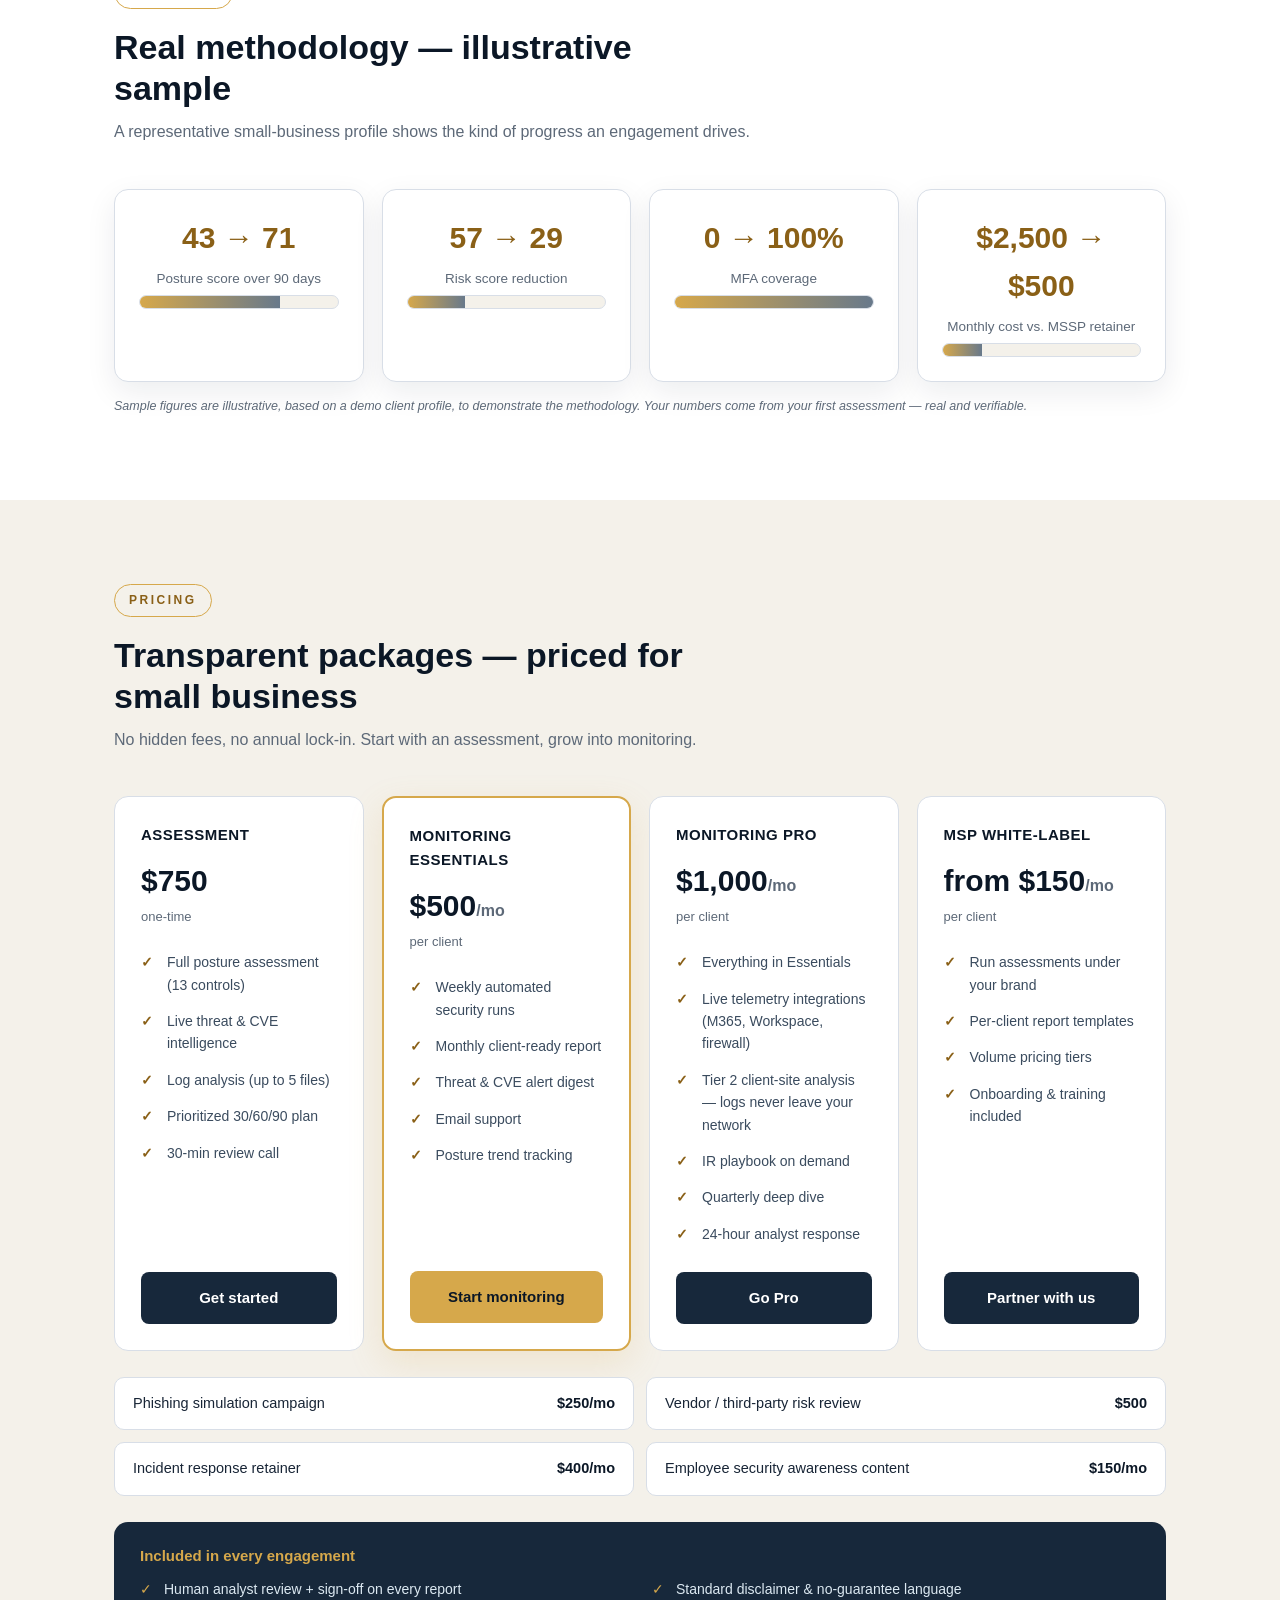
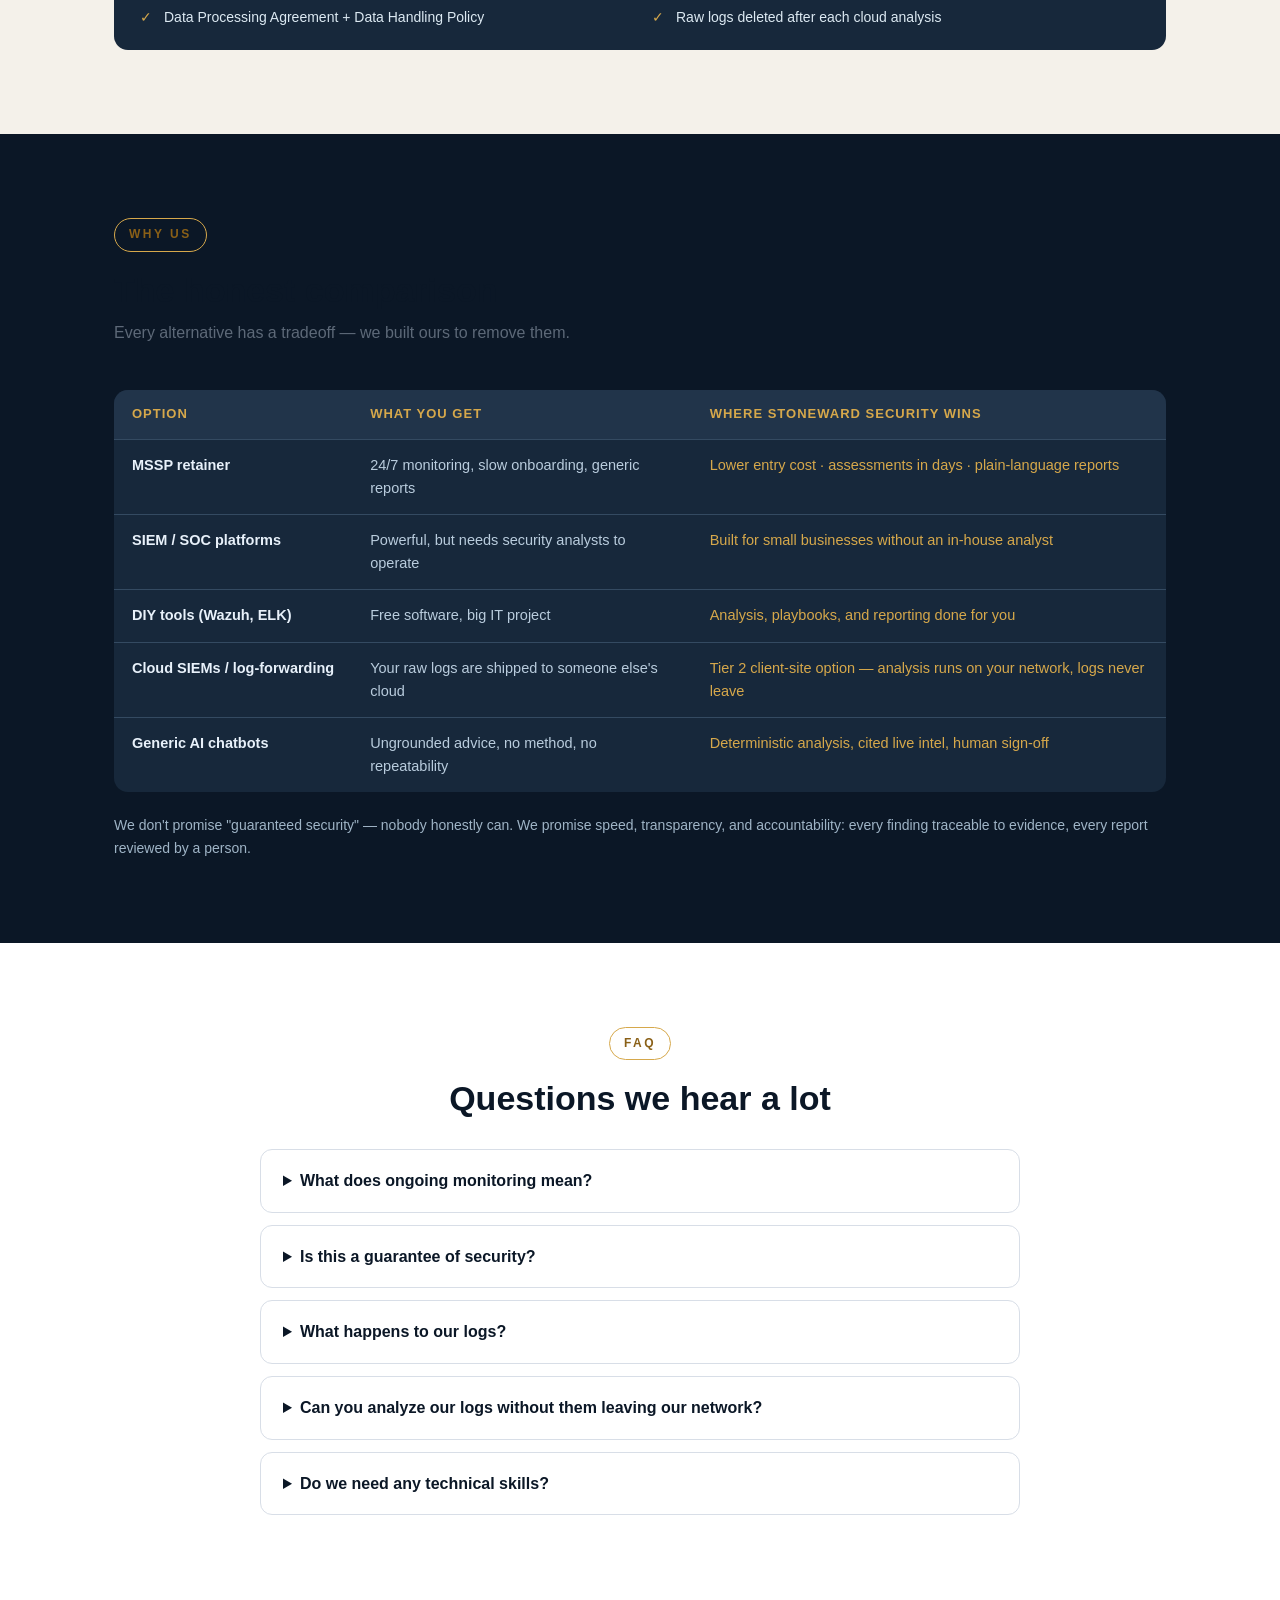
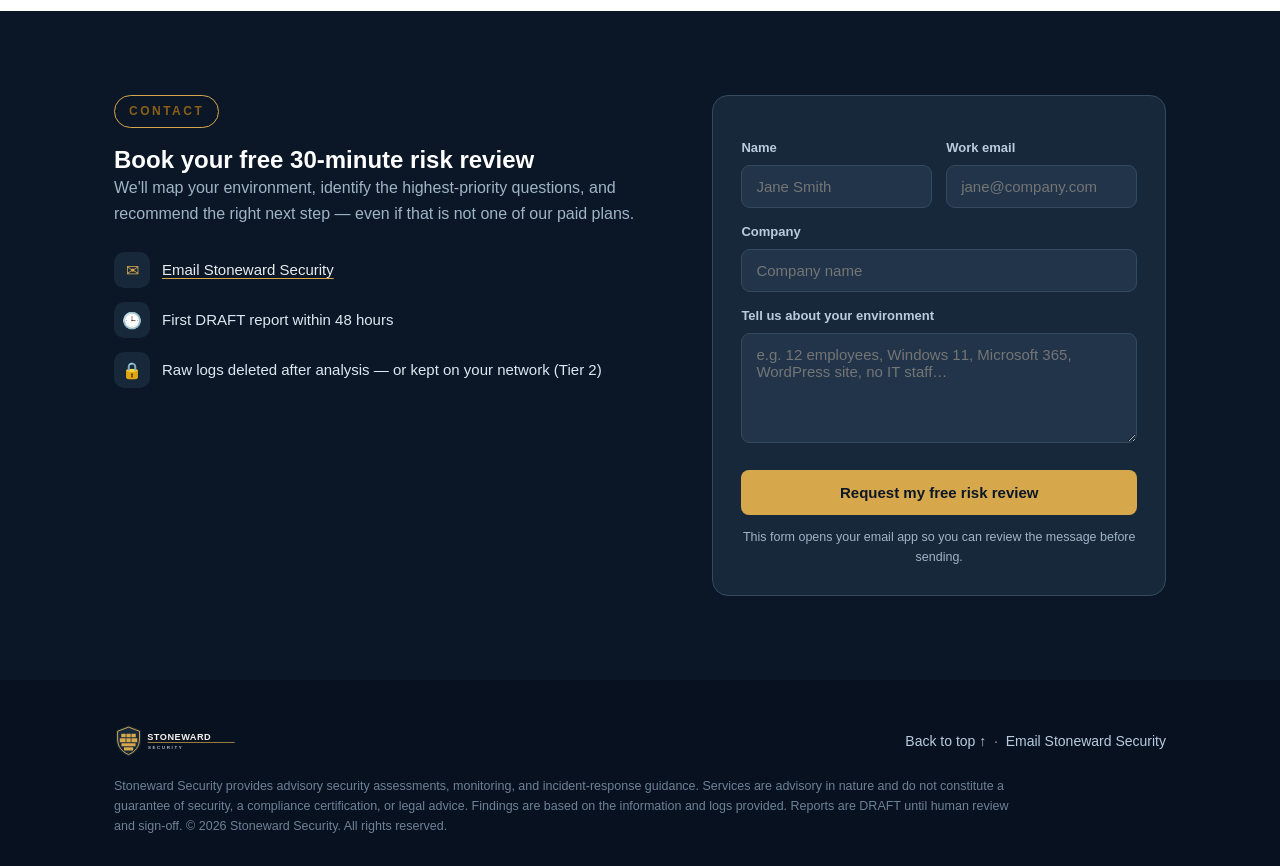
==== commit 2807fb90: "Rebrand site as Stoneward Security" ====
--- a/index.html
+++ b/index.html
@@ -4,30 +4,54 @@
 <head>
 <meta charset="UTF-8">
 <meta name="viewport" content="width=device-width, initial-scale=1.0">
-<title>Small Business Cybersecurity Assessments | CyberGuard</title>
+<title>Small Business Cybersecurity Assessments | Stoneward Security</title>
 <meta name="description" content="Get a human-reviewed cybersecurity assessment, prioritized 30/60/90-day action plan, and optional monitoring built for small businesses. Plans start at $750.">
-<meta name="theme-color" content="#0A1A2F">
+<meta name="theme-color" content="#0B1726">
 <link rel="icon" href="favicon.ico" sizes="any">
 <link rel="icon" href="icon-192x192.png" type="image/png" sizes="192x192">
 <link rel="apple-touch-icon" href="apple-touch-icon.png">
 <link rel="manifest" href="site.webmanifest">
-<!-- Social sharing (OG card). On deployment, replace og-card.png with your absolute URL, e.g. https://miguelito1997mv44-byte.github.io/og-card.png -->
-<meta property="og:title" content="Small Business Cybersecurity Assessments | CyberGuard">
+<meta property="og:title" content="Small Business Cybersecurity Assessments | Stoneward Security">
 <meta property="og:description" content="Human-reviewed risk assessments, prioritized action plans, and optional monitoring built for small businesses. Plans start at $750.">
 <meta property="og:image" content="https://miguelito1997mv44-byte.github.io/og-card.png">
+<meta property="og:image:width" content="1200">
+<meta property="og:image:height" content="630">
+<meta property="og:image:alt" content="Stoneward Security — Clear risk. Stronger defenses.">
 <meta property="og:url" content="https://miguelito1997mv44-byte.github.io/">
-<meta property="og:site_name" content="CyberGuard Security">
+<meta property="og:site_name" content="Stoneward Security">
+<meta property="og:locale" content="en_US">
 <link rel="canonical" href="https://miguelito1997mv44-byte.github.io/">
 <meta property="og:type" content="website">
 <meta name="twitter:card" content="summary_large_image">
-<meta name="twitter:title" content="Small Business Cybersecurity Assessments | CyberGuard">
+<meta name="twitter:title" content="Small Business Cybersecurity Assessments | Stoneward Security">
 <meta name="twitter:description" content="Human-reviewed risk assessments, prioritized action plans, and optional monitoring built for small businesses.">
 <meta name="twitter:image" content="https://miguelito1997mv44-byte.github.io/og-card.png">
+<script type="application/ld+json">
+{
+  "@context": "https://schema.org",
+  "@type": "Organization",
+  "name": "Stoneward Security",
+  "url": "https://miguelito1997mv44-byte.github.io/",
+  "logo": "https://miguelito1997mv44-byte.github.io/icon-512x512.png",
+  "description": "Human-reviewed cybersecurity assessments, monitoring, and incident-response guidance for small businesses.",
+  "email": "vdzelectric@gmail.com",
+  "areaServed": {
+    "@type": "Country",
+    "name": "United States"
+  },
+  "knowsAbout": [
+    "Cybersecurity assessments",
+    "Security monitoring",
+    "Incident response planning",
+    "Small business cybersecurity"
+  ]
+}
+</script>
 <style>
   :root{
-    --navy:#0A1A2F; --navy-2:#0E2740; --navy-3:#10243C; --navy-line:#1E3A5C;
-    --cyan:#22D3EE; --cyan-d:#0B84A6; --ink:#14263B; --muted:#5B6B7C;
-    --paper:#F4F7FB; --white:#FFFFFF; --line:#D7E1EC;
+    --navy:#0B1726; --navy-2:#17283B; --navy-3:#21344A; --navy-line:#344A61;
+    --gold:#D6A84B; --gold-d:#8A6017; --ink:#182536; --muted:#5D6978;
+    --paper:#F4F1EA; --white:#FFFFFF; --line:#D8DEE7;
     --radius:14px; --shadow:0 10px 30px rgba(10,26,47,.08);
     --font:"Segoe UI",-apple-system,BlinkMacSystemFont,Roboto,Helvetica,Arial,sans-serif;
   }
@@ -35,15 +59,15 @@
   html{scroll-behavior:smooth}
   body{font-family:var(--font);color:var(--ink);background:var(--white);line-height:1.6;font-size:16px}
   img{max-width:100%;display:block}
-  a{color:var(--cyan-d);text-decoration:none}
+  a{color:var(--gold-d);text-decoration:none}
   .wrap{max-width:1100px;margin:0 auto;padding:0 24px}
-  .btn{display:inline-block;background:var(--cyan);color:var(--navy);font-weight:700;padding:14px 28px;border-radius:10px;font-size:15px;transition:.2s}
-  .btn:hover{transform:translateY(-2px);box-shadow:0 8px 20px rgba(34,211,238,.35)}
+  .btn{display:inline-block;background:var(--gold);color:var(--navy);font-weight:800;padding:14px 28px;border-radius:8px;font-size:15px;transition:.2s}
+  .btn:hover{transform:translateY(-2px);box-shadow:0 8px 20px rgba(214,168,75,.3)}
   .btn.ghost{background:transparent;color:#E8F1FA;border:1px solid var(--navy-line)}
-  .btn.ghost:hover{border-color:var(--cyan);color:var(--cyan)}
+  .btn.ghost:hover{border-color:var(--gold);color:var(--gold)}
   .btn.dark{background:var(--navy-2);color:#fff}
   .btn.dark:hover{background:var(--navy)}
-  .kicker{display:inline-block;font-size:12px;letter-spacing:2.5px;text-transform:uppercase;font-weight:700;color:var(--cyan-d);border:1px solid var(--cyan);border-radius:999px;padding:6px 14px;margin-bottom:18px}
+  .kicker{display:inline-block;font-size:12px;letter-spacing:2.5px;text-transform:uppercase;font-weight:800;color:var(--gold-d);border:1px solid var(--gold);border-radius:999px;padding:6px 14px;margin-bottom:18px}
   h1,h2,h3{line-height:1.2;color:var(--navy)}
   .dark h1,.dark h2,.dark h3{color:#E8F1FA}
   section{padding:84px 0}
@@ -56,13 +80,14 @@
   .nav img{height:38px;width:auto}
   .nav-links{display:flex;gap:28px;align-items:center}
   .nav-links a{color:var(--ink);font-size:15px;font-weight:600}
-  .nav-links a:hover{color:var(--cyan-d)}
+  .nav-links a:hover{color:var(--gold-d)}
   .nav .btn{padding:10px 20px;font-size:14px}
   .burger{display:none;background:none;border:none;font-size:24px;color:var(--navy);cursor:pointer}
   /* ---------- Hero ---------- */
-  .hero{background:radial-gradient(1200px 500px at 80% -10%,#12304F 0%,var(--navy) 55%);color:#E8F1FA;padding:96px 0 84px}
+  .hero{background:radial-gradient(1200px 500px at 80% -10%,#253D55 0%,var(--navy) 58%);color:#E8F1FA;padding:96px 0 84px}
   .hero-grid{display:grid;grid-template-columns:1.15fr .85fr;gap:48px;align-items:center}
   .hero h1{font-size:52px;color:#fff;margin:6px 0 20px}
+  .hero .promise{color:var(--gold);font-size:17px;font-weight:800;letter-spacing:.3px;margin:-6px 0 10px}
   .hero .lead{font-size:19px;color:#B9CCDD;max-width:520px;margin-bottom:30px}
   .hero .cta-row{display:flex;gap:14px;flex-wrap:wrap;margin-bottom:34px}
   .chips{display:flex;flex-wrap:wrap;gap:8px;margin-bottom:40px}
@@ -70,44 +95,44 @@
   .hero-stats{display:grid;grid-template-columns:repeat(4,1fr);gap:16px}
   .hero-stats-spaced{margin-top:56px}
   .hstat{background:var(--navy-2);border:1px solid var(--navy-line);border-radius:var(--radius);padding:18px}
-  .hstat .num{font-size:24px;font-weight:800;color:var(--cyan)}
+  .hstat .num{font-size:24px;font-weight:800;color:var(--gold)}
   .hstat .lbl{font-size:12.5px;color:#9FB4C6;margin-top:4px;line-height:1.4}
   .hero-art{background:var(--navy-2);border:1px solid var(--navy-line);border-radius:20px;padding:30px;position:relative}
   .hero-art img{height:110px;margin:0 auto 18px}
-  .hero-art h3{color:var(--cyan);font-size:15px;letter-spacing:1px;text-transform:uppercase;margin-bottom:10px}
+  .hero-art h3{color:var(--gold);font-size:15px;letter-spacing:1px;text-transform:uppercase;margin-bottom:10px}
   .hero-art ul{list-style:none}
   .hero-art li{padding:8px 0 8px 30px;position:relative;font-size:15px;color:#DCE9F2;border-bottom:1px dashed var(--navy-line)}
   .hero-art li:last-child{border-bottom:none}
-  .hero-art li::before{content:"✓";position:absolute;left:0;color:var(--cyan);font-weight:800}
-  .hero-art .badge{position:absolute;top:-14px;right:20px;background:var(--cyan);color:var(--navy);font-size:12px;font-weight:800;padding:6px 14px;border-radius:999px}
+  .hero-art li::before{content:"✓";position:absolute;left:0;color:var(--gold);font-weight:800}
+  .hero-art .badge{position:absolute;top:-14px;right:20px;background:var(--gold);color:var(--navy);font-size:12px;font-weight:800;padding:6px 14px;border-radius:999px}
   /* ---------- Trust strip ---------- */
   .trust{background:var(--paper);padding:28px 0;border-bottom:1px solid var(--line)}
   .trust .wrap{display:flex;justify-content:space-between;gap:20px;flex-wrap:wrap;align-items:center}
   .trust-item{display:flex;align-items:center;gap:10px;font-size:14px;font-weight:600;color:var(--navy)}
-  .trust-item .tick{background:var(--navy-2);color:var(--cyan);width:26px;height:26px;border-radius:50%;display:flex;align-items:center;justify-content:center;font-size:13px;flex-shrink:0}
+  .trust-item .tick{background:var(--navy-2);color:var(--gold);width:26px;height:26px;border-radius:50%;display:flex;align-items:center;justify-content:center;font-size:13px;flex-shrink:0}
   /* ---------- Services ---------- */
   .svc-grid{display:grid;grid-template-columns:repeat(2,1fr);gap:22px}
   .svc{background:var(--white);border:1px solid var(--line);border-radius:var(--radius);padding:28px;box-shadow:var(--shadow)}
-  .svc .ic{width:46px;height:46px;border-radius:12px;background:var(--navy-2);color:var(--cyan);display:flex;align-items:center;justify-content:center;font-size:22px;font-weight:800;margin-bottom:16px}
+  .svc .ic{width:46px;height:46px;border-radius:10px;background:var(--navy-2);color:var(--gold);display:flex;align-items:center;justify-content:center;font-size:22px;font-weight:800;margin-bottom:16px}
   .svc h3{font-size:19px;margin-bottom:8px}
   .svc p{color:var(--muted);font-size:15px}
   /* ---------- How it works ---------- */
   .how{background:var(--navy);color:#E8F1FA}
   .steps{display:grid;grid-template-columns:repeat(4,1fr);gap:18px}
   .step{background:var(--navy-2);border:1px solid var(--navy-line);border-radius:var(--radius);padding:24px;text-align:center}
-  .step .n{width:44px;height:44px;margin:0 auto 14px;border-radius:50%;background:var(--cyan);color:var(--navy);font-weight:800;font-size:18px;display:flex;align-items:center;justify-content:center}
+  .step .n{width:44px;height:44px;margin:0 auto 14px;border-radius:50%;background:var(--gold);color:var(--navy);font-weight:800;font-size:18px;display:flex;align-items:center;justify-content:center}
   .step h3{font-size:16.5px;color:#E8F1FA;margin-bottom:8px}
   .step p{font-size:13.5px;color:#9FB4C6}
   .how-note{margin-top:28px;background:var(--navy-2);border:1px solid var(--navy-line);border-radius:var(--radius);padding:24px;display:grid;grid-template-columns:1fr 1fr;gap:22px}
-  .how-note h4{color:var(--cyan);font-size:15px;margin-bottom:8px}
+  .how-note h4{color:var(--gold);font-size:15px;margin-bottom:8px}
   .how-note p{font-size:14px;color:#B9CCDD}
   /* ---------- Outcomes ---------- */
   .out-grid{display:grid;grid-template-columns:repeat(4,1fr);gap:18px}
   .out{background:var(--white);border:1px solid var(--line);border-radius:var(--radius);padding:24px;text-align:center;box-shadow:var(--shadow)}
-  .out .num{font-size:30px;font-weight:800;color:var(--cyan-d)}
+  .out .num{font-size:30px;font-weight:800;color:var(--gold-d)}
   .out .lbl{font-size:13.5px;color:var(--muted);margin-top:6px}
   .bar{background:var(--paper);border:1px solid var(--line);border-radius:12px;overflow:hidden;height:14px;margin-top:6px}
-  .bar span{display:block;height:100%;background:linear-gradient(90deg,var(--cyan),#3B82F6)}
+  .bar span{display:block;height:100%;background:linear-gradient(90deg,var(--gold),#68798B)}
   .bar .w-20{width:20%}
   .bar .w-29{width:29%}
   .bar .w-71{width:71%}
@@ -117,30 +142,30 @@
   .pricing{background:var(--paper)}
   .price-grid{display:grid;grid-template-columns:repeat(4,1fr);gap:18px;align-items:stretch}
   .plan{background:var(--white);border:1px solid var(--line);border-radius:var(--radius);padding:26px;display:flex;flex-direction:column}
-  .plan.featured{border:2px solid var(--cyan);box-shadow:0 12px 34px rgba(34,211,238,.18)}
+  .plan.featured{border:2px solid var(--gold);box-shadow:0 12px 34px rgba(214,168,75,.18)}
   .plan .p-name{font-size:15px;font-weight:800;color:var(--navy);text-transform:uppercase;letter-spacing:.5px}
   .plan .p-price{font-size:30px;font-weight:800;color:var(--navy);margin:10px 0 2px}
   .plan .price-period{font-size:16px;color:var(--muted)}
   .plan .p-sub{font-size:13px;color:var(--muted);margin-bottom:16px}
   .plan ul{list-style:none;flex:1;margin-bottom:20px}
   .plan li{padding:7px 0 7px 26px;position:relative;font-size:14px;color:#3A4B5E}
-  .plan li::before{content:"✓";position:absolute;left:0;color:var(--cyan-d);font-weight:800}
+  .plan li::before{content:"✓";position:absolute;left:0;color:var(--gold-d);font-weight:800}
   .plan .btn{text-align:center}
   .addons{margin-top:26px;display:grid;grid-template-columns:repeat(2,1fr);gap:12px}
   .addon{background:var(--white);border:1px solid var(--line);border-radius:10px;padding:14px 18px;display:flex;justify-content:space-between;font-size:14.5px}
   .addon b{color:var(--navy)}
   .included{margin-top:26px;background:var(--navy-2);border-radius:var(--radius);padding:22px 26px;color:#DCE9F2}
-  .included h4{color:var(--cyan);font-size:15px;margin-bottom:10px}
+  .included h4{color:var(--gold);font-size:15px;margin-bottom:10px}
   .included ul{list-style:none;display:grid;grid-template-columns:repeat(2,1fr);gap:6px 24px}
   .included li{font-size:14px;padding-left:24px;position:relative}
-  .included li::before{content:"✓";position:absolute;left:0;color:var(--cyan)}
+  .included li::before{content:"✓";position:absolute;left:0;color:var(--gold)}
   /* ---------- Why us ---------- */
   .why{background:var(--navy);color:#E8F1FA}
   table.cmp{width:100%;border-collapse:collapse;background:var(--navy-2);border-radius:14px;overflow:hidden;font-size:14.5px}
-  table.cmp th{background:var(--navy-3);color:var(--cyan);text-align:left;padding:14px 18px;font-size:13px;text-transform:uppercase;letter-spacing:1px}
+  table.cmp th{background:var(--navy-3);color:var(--gold);text-align:left;padding:14px 18px;font-size:13px;text-transform:uppercase;letter-spacing:1px}
   table.cmp td{padding:14px 18px;border-top:1px solid var(--navy-line);color:#B9CCDD;vertical-align:top}
   table.cmp td:first-child{color:#E8F1FA;font-weight:700;white-space:nowrap}
-  table.cmp .win{color:var(--cyan)}
+  table.cmp .win{color:var(--gold)}
   .why-note{margin-top:22px;font-size:14px;color:#9FB4C6}
   /* ---------- FAQ ---------- */
   .faq{max-width:760px;margin:0 auto}
@@ -154,12 +179,13 @@
   .contact h2{color:#fff}
   .contact .sub{color:#9FB4C6;margin-bottom:26px}
   .c-item{display:flex;align-items:center;gap:12px;margin-bottom:14px;font-size:15px;color:#DCE9F2}
-  .c-item .ic{width:36px;height:36px;border-radius:10px;background:var(--navy-2);color:var(--cyan);display:flex;align-items:center;justify-content:center;font-size:16px;flex-shrink:0}
+  .contact .c-item a{color:#E8EDF2;text-decoration:underline;text-decoration-color:var(--gold);text-underline-offset:3px}
+  .c-item .ic{width:36px;height:36px;border-radius:10px;background:var(--navy-2);color:var(--gold);display:flex;align-items:center;justify-content:center;font-size:16px;flex-shrink:0}
   form{background:var(--navy-2);border:1px solid var(--navy-line);border-radius:16px;padding:28px}
   .frow{display:grid;grid-template-columns:1fr 1fr;gap:14px}
   label{display:block;font-size:13px;font-weight:700;color:#B9CCDD;margin:14px 0 6px}
   input,textarea{width:100%;background:var(--navy-3);border:1px solid var(--navy-line);border-radius:9px;padding:12px 14px;color:#E8F1FA;font-size:15px;font-family:inherit}
-  input:focus,textarea:focus{outline:none;border-color:var(--cyan)}
+  input:focus,textarea:focus{outline:none;border-color:var(--gold)}
   textarea{resize:vertical;min-height:110px}
   form .btn{width:100%;margin-top:20px;border:none;cursor:pointer;font-size:15px}
   .form-note{font-size:12.5px;color:#9FB4C6;margin-top:12px;text-align:center}
@@ -195,7 +221,7 @@
 <!-- ================= HEADER ================= -->
 <header>
   <div class="wrap nav">
-    <img src="cyberguard_logo.svg" alt="CyberGuard Security logo">
+    <img src="stoneward_logo.svg" alt="Stoneward Security logo">
     <nav class="nav-links" id="navLinks">
       <a href="#services">Services</a>
       <a href="#how">How it works</a>
@@ -214,7 +240,8 @@
     <div>
       <span class="kicker">Human-reviewed cybersecurity for small businesses</span>
       <h1>Find your biggest cyber risks.<br>Fix what matters first.</h1>
-      <p class="lead">Get a clear risk assessment, evidence-backed findings, and a prioritized 30/60/90-day action plan — without hiring an in-house security team. Target first-draft delivery: 48 hours; assessments start at $750.</p>
+      <p class="promise">Clear risk. Stronger defenses.</p>
+      <p class="lead">Get a nationwide, human-reviewed risk assessment, evidence-backed findings, and a prioritized 30/60/90-day action plan — without hiring an in-house security team. Target first-draft delivery: 48 hours; assessments start at $750.</p>
       <div class="cta-row">
         <a class="btn" href="#contact">Book a free 30-minute risk review</a>
         <a class="btn ghost" href="#pricing">View plans and pricing</a>
@@ -225,11 +252,12 @@
         <span class="chip">Prioritized 30/60/90-day plan</span>
         <span class="chip">Optional on-site log processing</span>
         <span class="chip">Human-reviewed reports</span>
+        <span class="chip">Nationwide, remote-first service</span>
       </div>
     </div>
     <div class="hero-art">
       <span class="badge">First draft in 48h</span>
-      <img src="cyberguard_logo_icon_light.svg" alt="CyberGuard Security shield">
+      <img src="stoneward_logo_icon_light.svg" alt="Stoneward Security shield">
       <h3>Your first assessment includes</h3>
       <ul>
         <li>Risk and posture scores across 13 controls</li>
@@ -357,7 +385,7 @@
           <li>Prioritized 30/60/90 plan</li>
           <li>30-min review call</li>
         </ul>
-        <a class="btn dark" href="mailto:vdzelectric@gmail.com?subject=CyberGuard%20Assessment">Get started</a>
+        <a class="btn dark" href="mailto:vdzelectric@gmail.com?subject=Stoneward%20Security%20Assessment">Get started</a>
       </div>
       <div class="plan featured">
         <div class="p-name">Monitoring Essentials</div>
@@ -370,7 +398,7 @@
           <li>Email support</li>
           <li>Posture trend tracking</li>
         </ul>
-        <a class="btn" href="mailto:vdzelectric@gmail.com?subject=Monitoring%20Essentials">Start monitoring</a>
+        <a class="btn" href="mailto:vdzelectric@gmail.com?subject=Stoneward%20Security%20Monitoring%20Essentials">Start monitoring</a>
       </div>
       <div class="plan">
         <div class="p-name">Monitoring Pro</div>
@@ -384,7 +412,7 @@
           <li>Quarterly deep dive</li>
           <li>24-hour analyst response</li>
         </ul>
-        <a class="btn dark" href="mailto:vdzelectric@gmail.com?subject=Monitoring%20Pro">Go Pro</a>
+        <a class="btn dark" href="mailto:vdzelectric@gmail.com?subject=Stoneward%20Security%20Monitoring%20Pro">Go Pro</a>
       </div>
       <div class="plan">
         <div class="p-name">MSP White-Label</div>
@@ -396,7 +424,7 @@
           <li>Volume pricing tiers</li>
           <li>Onboarding &amp; training included</li>
         </ul>
-        <a class="btn dark" href="mailto:vdzelectric@gmail.com?subject=MSP%20White-Label">Partner with us</a>
+        <a class="btn dark" href="mailto:vdzelectric@gmail.com?subject=Stoneward%20Security%20MSP%20White-Label">Partner with us</a>
       </div>
     </div>
     <div class="addons">
@@ -427,7 +455,7 @@
     </div>
     <table class="cmp">
       <tbody>
-      <tr><th>Option</th><th>What you get</th><th>Where CyberGuard Security wins</th></tr>
+      <tr><th>Option</th><th>What you get</th><th>Where Stoneward Security wins</th></tr>
       <tr><td>MSSP retainer</td><td>24/7 monitoring, slow onboarding, generic reports</td><td class="win">Lower entry cost · assessments in days · plain-language reports</td></tr>
       <tr><td>SIEM / SOC platforms</td><td>Powerful, but needs security analysts to operate</td><td class="win">Built for small businesses without an in-house analyst</td></tr>
       <tr><td>DIY tools (Wazuh, ELK)</td><td>Free software, big IT project</td><td class="win">Analysis, playbooks, and reporting done for you</td></tr>
@@ -478,7 +506,7 @@
       <span class="kicker">Contact</span>
       <h2>Book your free 30-minute risk review</h2>
       <p class="sub">We'll map your environment, identify the highest-priority questions, and recommend the right next step — even if that is not one of our paid plans.</p>
-      <div class="c-item"><span class="ic">✉</span> vdzelectric@gmail.com</div>
+      <div class="c-item"><span class="ic">✉</span> <a href="mailto:vdzelectric@gmail.com?subject=Stoneward%20Security%20inquiry">Email Stoneward Security</a></div>
       <div class="c-item"><span class="ic">🕒</span> First DRAFT report within 48 hours</div>
       <div class="c-item"><span class="ic">🔒</span> Raw logs deleted after analysis — or kept on your network (Tier 2)</div>
     </div>
@@ -492,7 +520,7 @@
       <label for="msg">Tell us about your environment</label>
       <textarea id="msg" name="msg" placeholder="e.g. 12 employees, Windows 11, Microsoft 365, WordPress site, no IT staff…"></textarea>
       <button type="submit" class="btn">Request my free risk review</button>
-      <p class="form-note" id="formNote">This form opens your email app — or write to vdzelectric@gmail.com directly.</p>
+      <p class="form-note" id="formNote">This form opens your email app so you can review the message before sending.</p>
     </form>
   </div>
 </section>
@@ -501,13 +529,13 @@
 <footer>
   <div class="wrap">
     <div class="foot">
-      <img src="cyberguard_logo_light.svg" alt="CyberGuard Security">
+      <img src="stoneward_logo_light.svg" alt="Stoneward Security">
       <div>
         <a href="#top">Back to top ↑</a> &nbsp;·&nbsp;
-        <a href="mailto:vdzelectric@gmail.com">vdzelectric@gmail.com</a>
-      </div>
-    </div>
-    <p class="disc">CyberGuard Security provides advisory security assessments, monitoring, and incident-response guidance. Services are advisory in nature and do not constitute a guarantee of security, a compliance certification, or legal advice. Findings are based on the information and logs provided. Reports are DRAFT until human review and sign-off. © <span id="year"></span> CyberGuard Security. All rights reserved.</p>
+        <a href="mailto:vdzelectric@gmail.com?subject=Stoneward%20Security%20inquiry">Email Stoneward Security</a>
+      </div>
+    </div>
+    <p class="disc">Stoneward Security provides advisory security assessments, monitoring, and incident-response guidance. Services are advisory in nature and do not constitute a guarantee of security, a compliance certification, or legal advice. Findings are based on the information and logs provided. Reports are DRAFT until human review and sign-off. © <span id="year"></span> Stoneward Security. All rights reserved.</p>
   </div>
 </footer>
 
@@ -526,13 +554,13 @@
     var em = document.getElementById('email').value.trim();
     var co = document.getElementById('company').value.trim();
     var m = document.getElementById('msg').value.trim();
-    var subject = 'CyberGuard Security inquiry' + (co ? ' — ' + co : '');
+    var subject = 'Stoneward Security inquiry' + (co ? ' — ' + co : '');
     var body = 'Name: ' + n + '\nEmail: ' + em + '\nCompany: ' + co + '\n\nEnvironment:\n' + m;
     var note = document.getElementById('formNote');
     if (n && em) {
       window.location.href = 'mailto:vdzelectric@gmail.com?subject=' +
         encodeURIComponent(subject) + '&body=' + encodeURIComponent(body);
-      note.textContent = 'Opening your email app… If nothing happens, write to vdzelectric@gmail.com directly.';
+      note.textContent = 'Opening your email app… If nothing happens, use the Email Stoneward Security link beside the form.';
     }
   });
 </script>
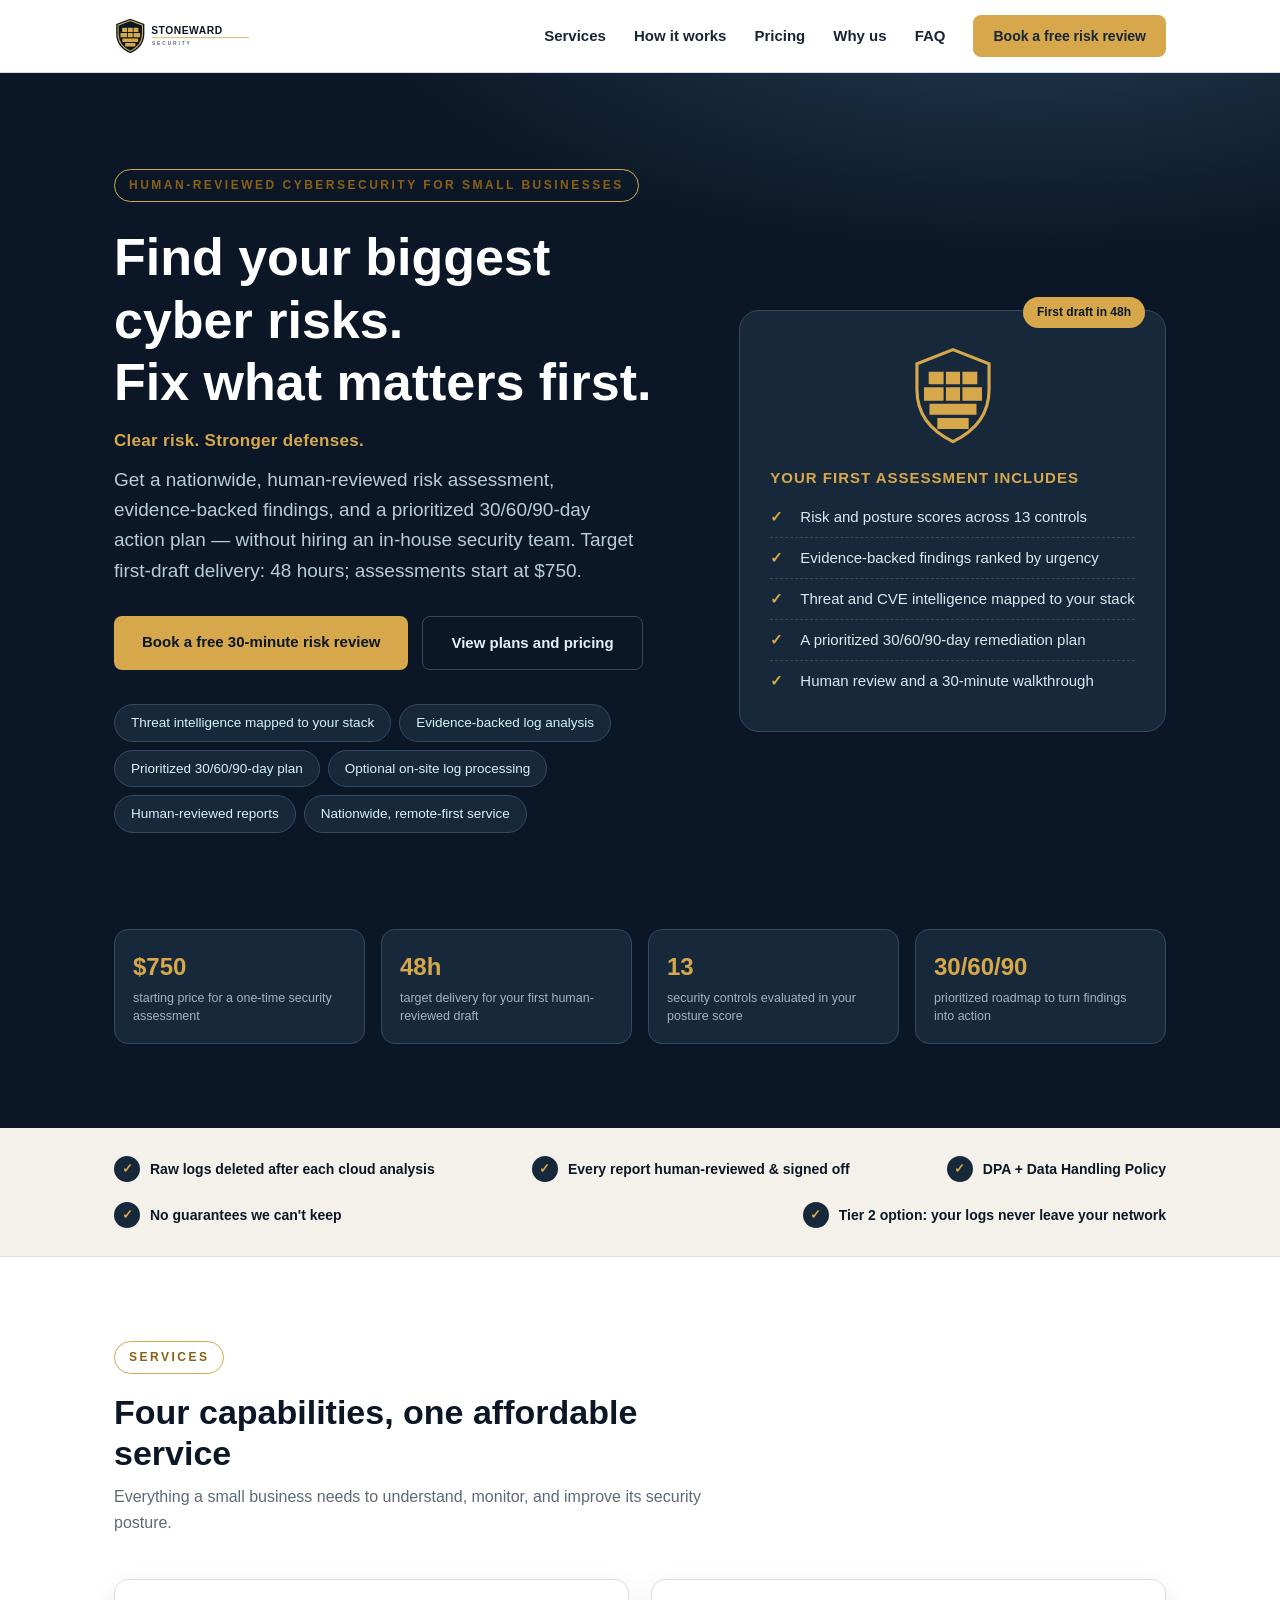
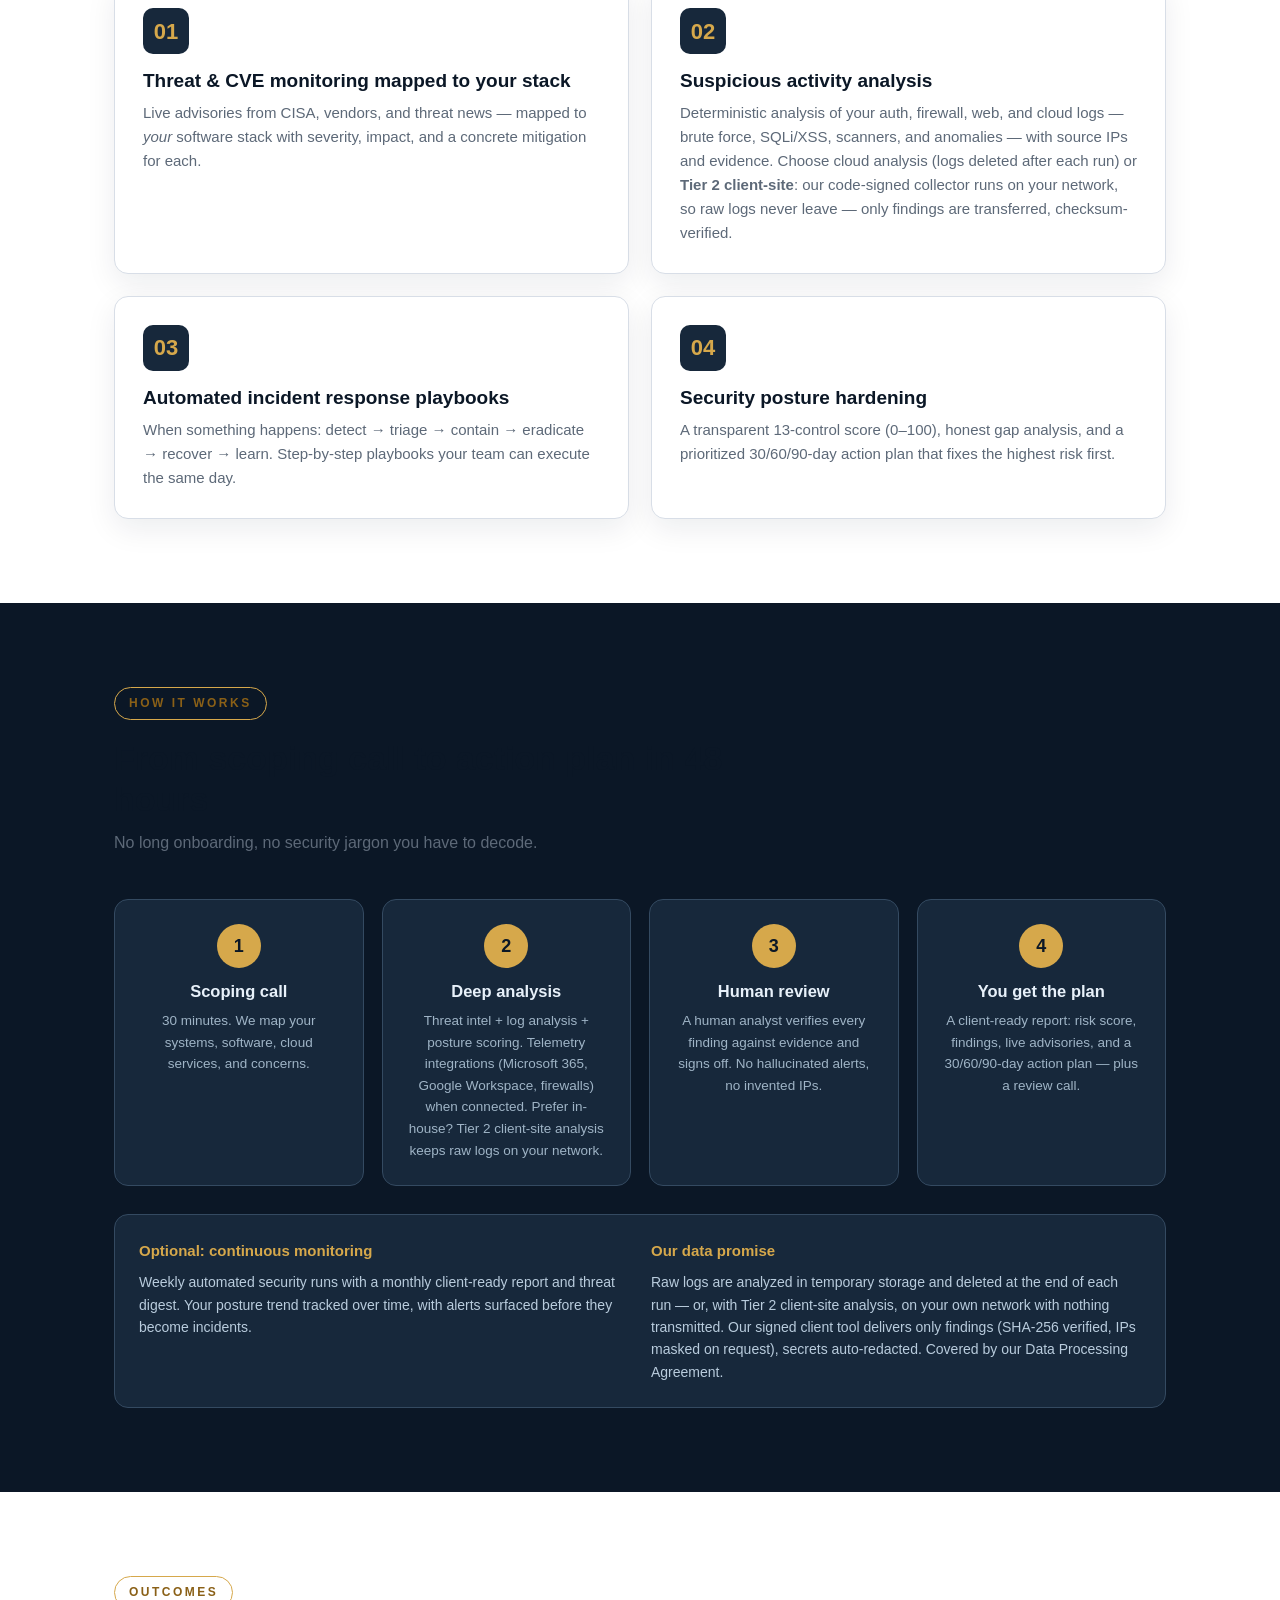
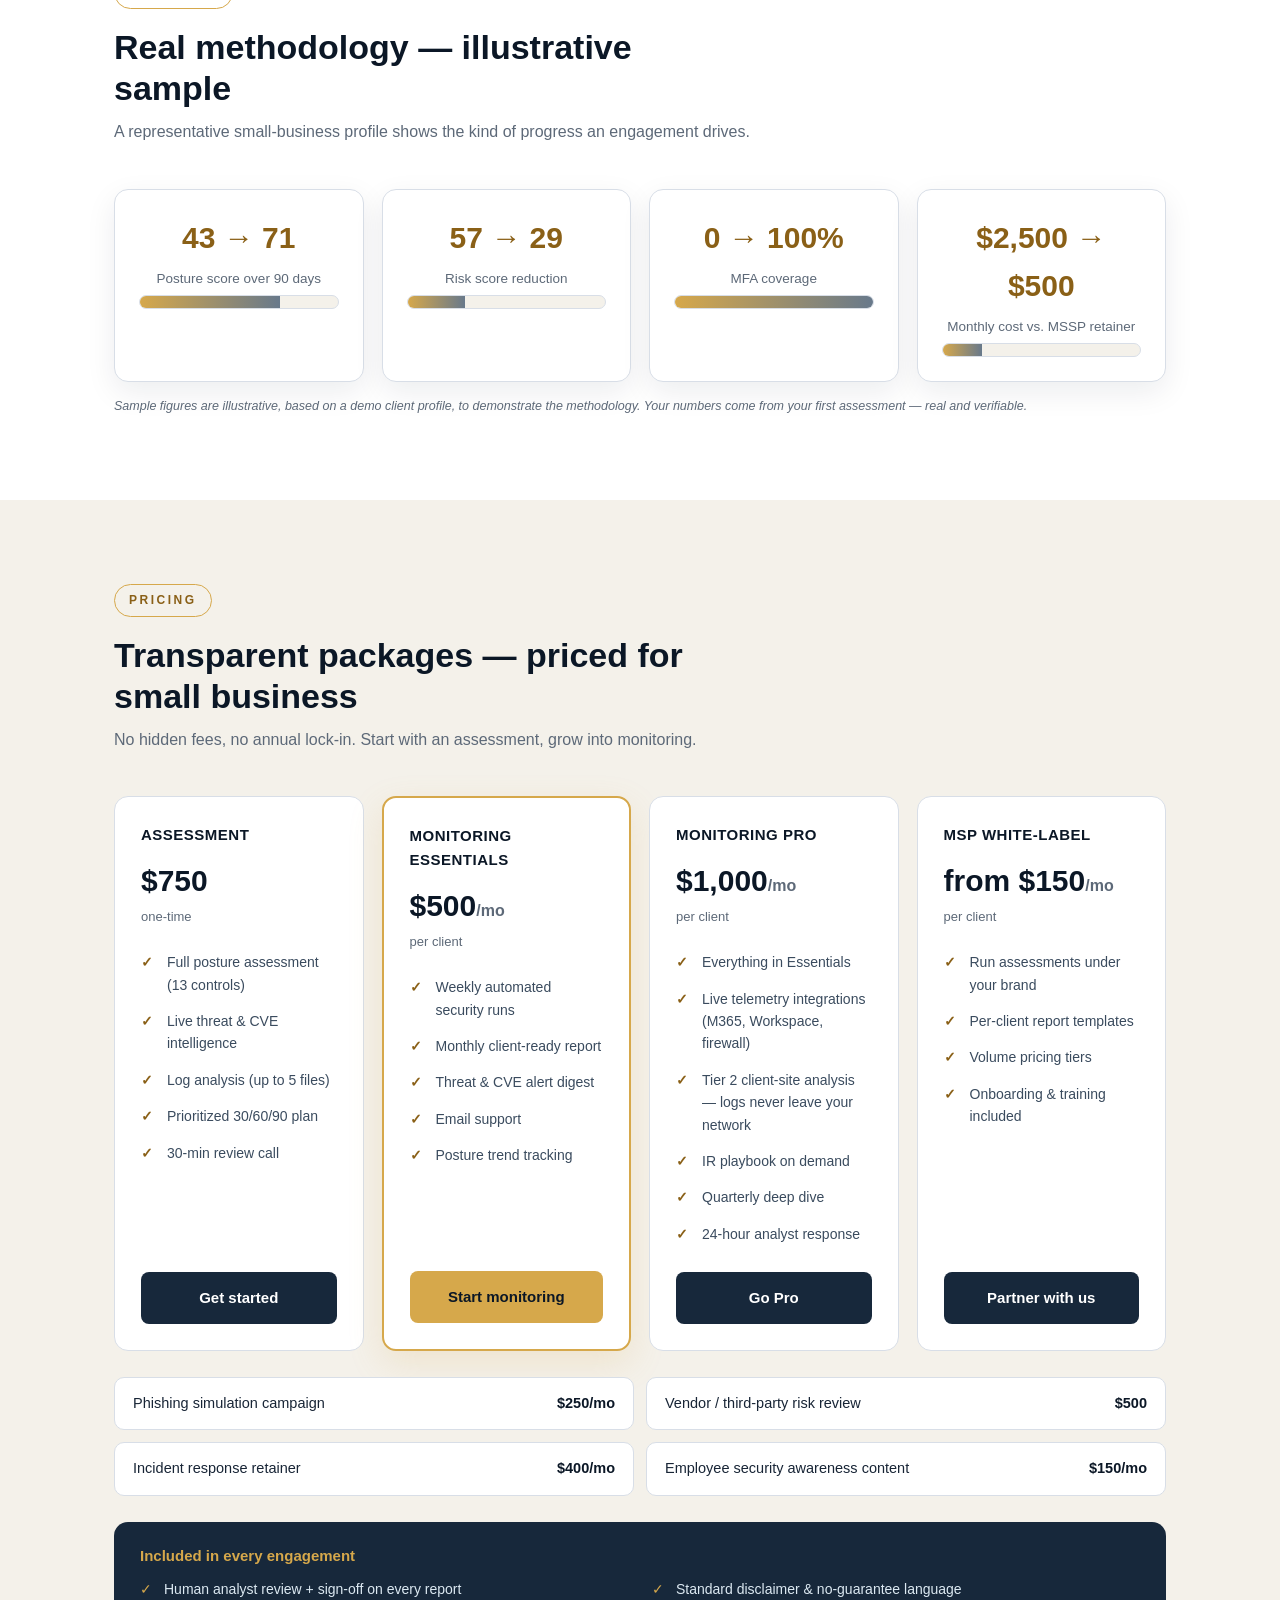
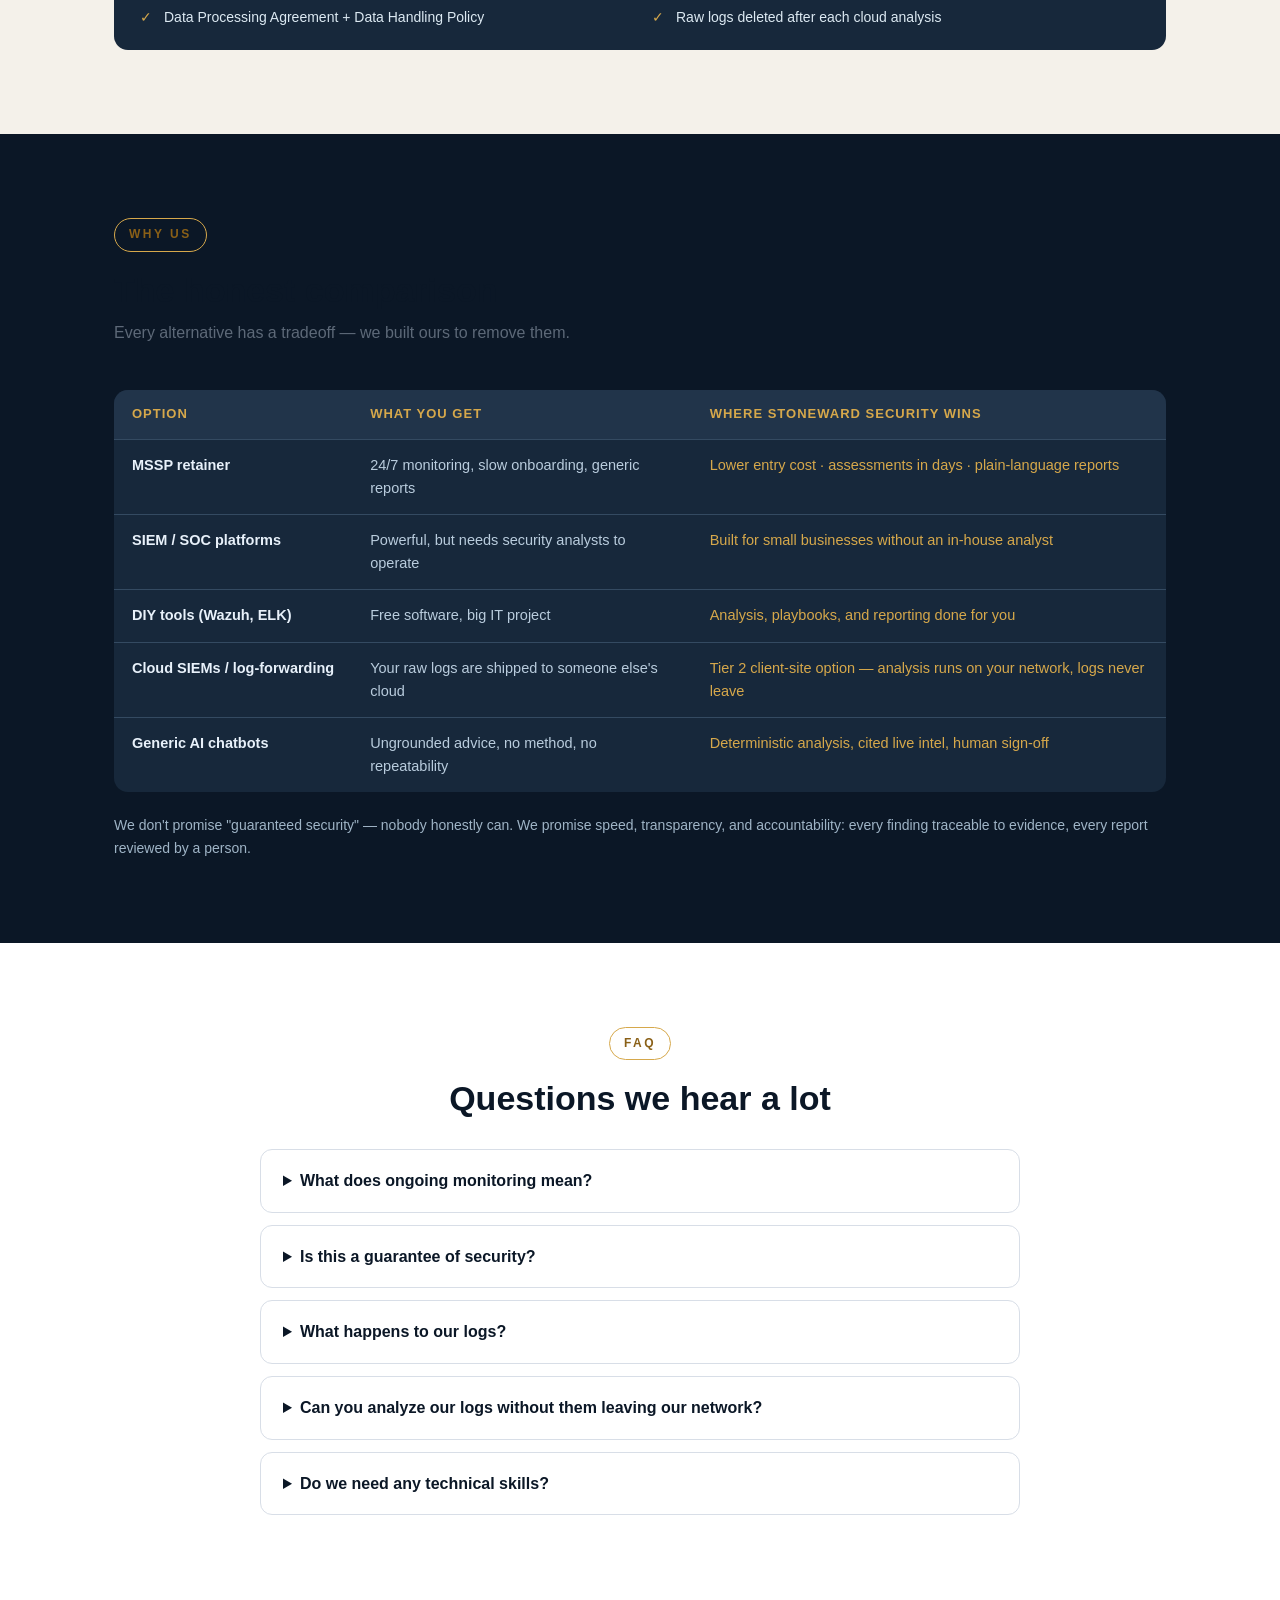
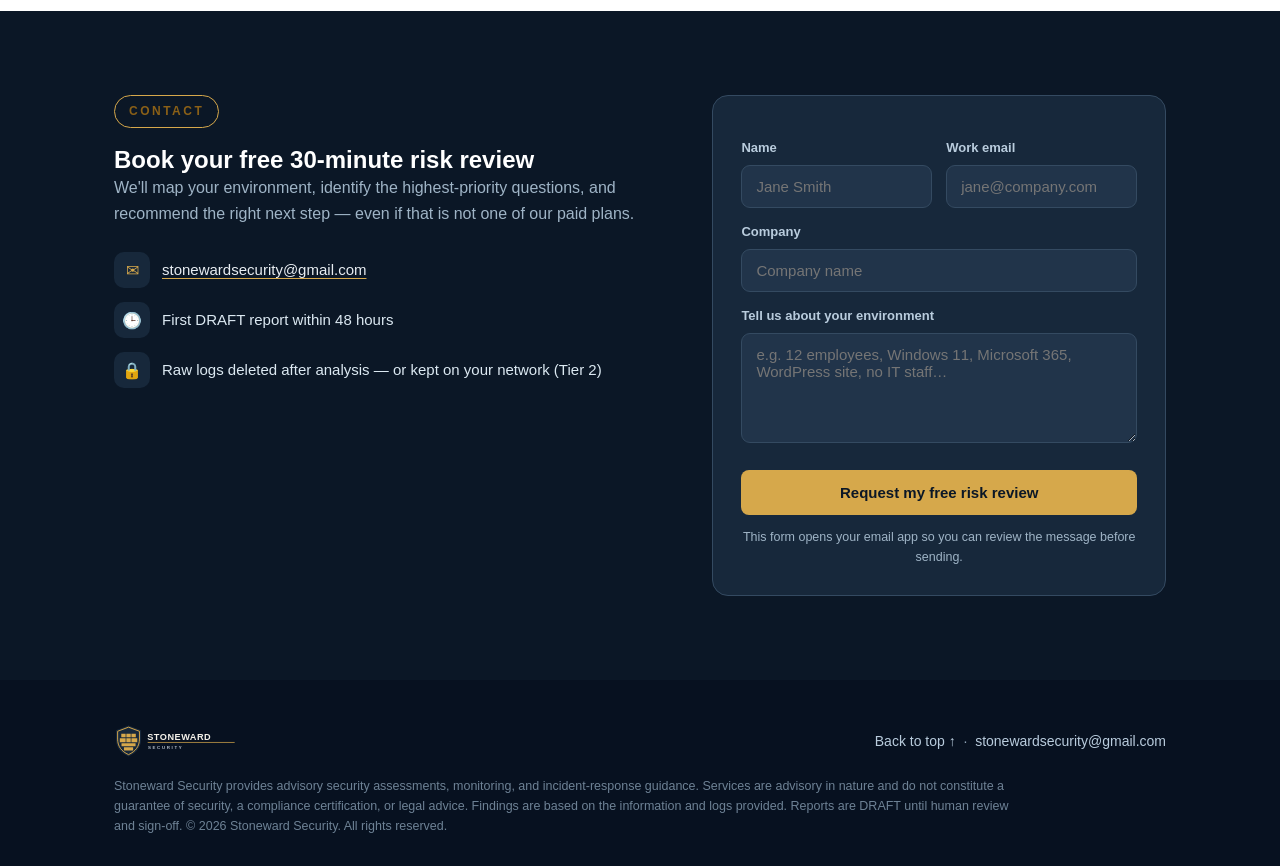
==== commit eb9be5e9: "Connect branded Stoneward email" ====
--- a/index.html
+++ b/index.html
@@ -13,28 +13,28 @@
 <link rel="manifest" href="site.webmanifest">
 <meta property="og:title" content="Small Business Cybersecurity Assessments | Stoneward Security">
 <meta property="og:description" content="Human-reviewed risk assessments, prioritized action plans, and optional monitoring built for small businesses. Plans start at $750.">
-<meta property="og:image" content="https://miguelito1997mv44-byte.github.io/og-card.png">
+<meta property="og:image" content="https://stonewardsecurity.github.io/og-card.png">
 <meta property="og:image:width" content="1200">
 <meta property="og:image:height" content="630">
 <meta property="og:image:alt" content="Stoneward Security — Clear risk. Stronger defenses.">
-<meta property="og:url" content="https://miguelito1997mv44-byte.github.io/">
+<meta property="og:url" content="https://stonewardsecurity.github.io/">
 <meta property="og:site_name" content="Stoneward Security">
 <meta property="og:locale" content="en_US">
-<link rel="canonical" href="https://miguelito1997mv44-byte.github.io/">
+<link rel="canonical" href="https://stonewardsecurity.github.io/">
 <meta property="og:type" content="website">
 <meta name="twitter:card" content="summary_large_image">
 <meta name="twitter:title" content="Small Business Cybersecurity Assessments | Stoneward Security">
 <meta name="twitter:description" content="Human-reviewed risk assessments, prioritized action plans, and optional monitoring built for small businesses.">
-<meta name="twitter:image" content="https://miguelito1997mv44-byte.github.io/og-card.png">
+<meta name="twitter:image" content="https://stonewardsecurity.github.io/og-card.png">
 <script type="application/ld+json">
 {
   "@context": "https://schema.org",
   "@type": "Organization",
   "name": "Stoneward Security",
-  "url": "https://miguelito1997mv44-byte.github.io/",
-  "logo": "https://miguelito1997mv44-byte.github.io/icon-512x512.png",
+  "url": "https://stonewardsecurity.github.io/",
+  "logo": "https://stonewardsecurity.github.io/icon-512x512.png",
   "description": "Human-reviewed cybersecurity assessments, monitoring, and incident-response guidance for small businesses.",
-  "email": "vdzelectric@gmail.com",
+  "email": "stonewardsecurity@gmail.com",
   "areaServed": {
     "@type": "Country",
     "name": "United States"
@@ -385,7 +385,7 @@
           <li>Prioritized 30/60/90 plan</li>
           <li>30-min review call</li>
         </ul>
-        <a class="btn dark" href="mailto:vdzelectric@gmail.com?subject=Stoneward%20Security%20Assessment">Get started</a>
+        <a class="btn dark" href="mailto:stonewardsecurity@gmail.com?subject=Stoneward%20Security%20Assessment">Get started</a>
       </div>
       <div class="plan featured">
         <div class="p-name">Monitoring Essentials</div>
@@ -398,7 +398,7 @@
           <li>Email support</li>
           <li>Posture trend tracking</li>
         </ul>
-        <a class="btn" href="mailto:vdzelectric@gmail.com?subject=Stoneward%20Security%20Monitoring%20Essentials">Start monitoring</a>
+        <a class="btn" href="mailto:stonewardsecurity@gmail.com?subject=Stoneward%20Security%20Monitoring%20Essentials">Start monitoring</a>
       </div>
       <div class="plan">
         <div class="p-name">Monitoring Pro</div>
@@ -412,7 +412,7 @@
           <li>Quarterly deep dive</li>
           <li>24-hour analyst response</li>
         </ul>
-        <a class="btn dark" href="mailto:vdzelectric@gmail.com?subject=Stoneward%20Security%20Monitoring%20Pro">Go Pro</a>
+        <a class="btn dark" href="mailto:stonewardsecurity@gmail.com?subject=Stoneward%20Security%20Monitoring%20Pro">Go Pro</a>
       </div>
       <div class="plan">
         <div class="p-name">MSP White-Label</div>
@@ -424,7 +424,7 @@
           <li>Volume pricing tiers</li>
           <li>Onboarding &amp; training included</li>
         </ul>
-        <a class="btn dark" href="mailto:vdzelectric@gmail.com?subject=Stoneward%20Security%20MSP%20White-Label">Partner with us</a>
+        <a class="btn dark" href="mailto:stonewardsecurity@gmail.com?subject=Stoneward%20Security%20MSP%20White-Label">Partner with us</a>
       </div>
     </div>
     <div class="addons">
@@ -506,7 +506,7 @@
       <span class="kicker">Contact</span>
       <h2>Book your free 30-minute risk review</h2>
       <p class="sub">We'll map your environment, identify the highest-priority questions, and recommend the right next step — even if that is not one of our paid plans.</p>
-      <div class="c-item"><span class="ic">✉</span> <a href="mailto:vdzelectric@gmail.com?subject=Stoneward%20Security%20inquiry">Email Stoneward Security</a></div>
+      <div class="c-item"><span class="ic">✉</span> <a href="mailto:stonewardsecurity@gmail.com?subject=Stoneward%20Security%20inquiry">stonewardsecurity@gmail.com</a></div>
       <div class="c-item"><span class="ic">🕒</span> First DRAFT report within 48 hours</div>
       <div class="c-item"><span class="ic">🔒</span> Raw logs deleted after analysis — or kept on your network (Tier 2)</div>
     </div>
@@ -532,7 +532,7 @@
       <img src="stoneward_logo_light.svg" alt="Stoneward Security">
       <div>
         <a href="#top">Back to top ↑</a> &nbsp;·&nbsp;
-        <a href="mailto:vdzelectric@gmail.com?subject=Stoneward%20Security%20inquiry">Email Stoneward Security</a>
+        <a href="mailto:stonewardsecurity@gmail.com?subject=Stoneward%20Security%20inquiry">stonewardsecurity@gmail.com</a>
       </div>
     </div>
     <p class="disc">Stoneward Security provides advisory security assessments, monitoring, and incident-response guidance. Services are advisory in nature and do not constitute a guarantee of security, a compliance certification, or legal advice. Findings are based on the information and logs provided. Reports are DRAFT until human review and sign-off. © <span id="year"></span> Stoneward Security. All rights reserved.</p>
@@ -558,7 +558,7 @@
     var body = 'Name: ' + n + '\nEmail: ' + em + '\nCompany: ' + co + '\n\nEnvironment:\n' + m;
     var note = document.getElementById('formNote');
     if (n && em) {
-      window.location.href = 'mailto:vdzelectric@gmail.com?subject=' +
+      window.location.href = 'mailto:stonewardsecurity@gmail.com?subject=' +
         encodeURIComponent(subject) + '&body=' + encodeURIComponent(body);
       note.textContent = 'Opening your email app… If nothing happens, use the Email Stoneward Security link beside the form.';
     }
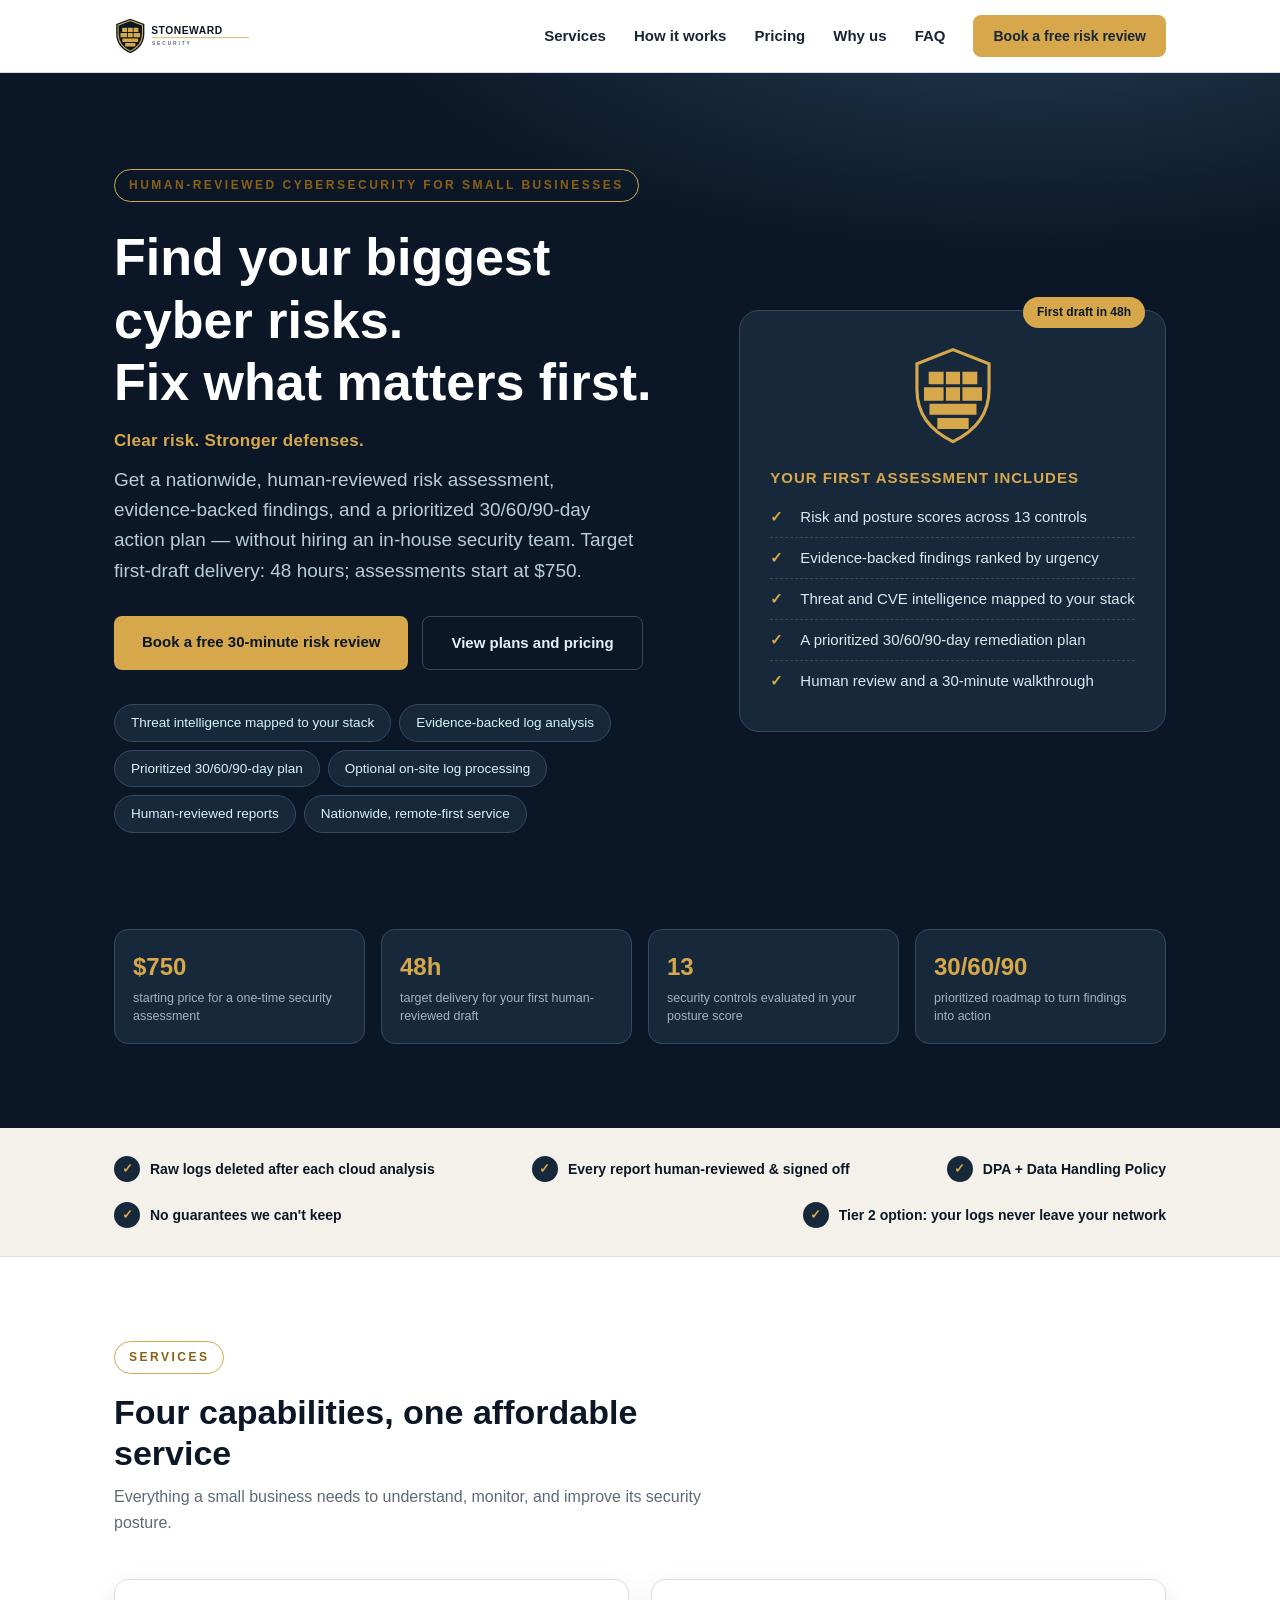
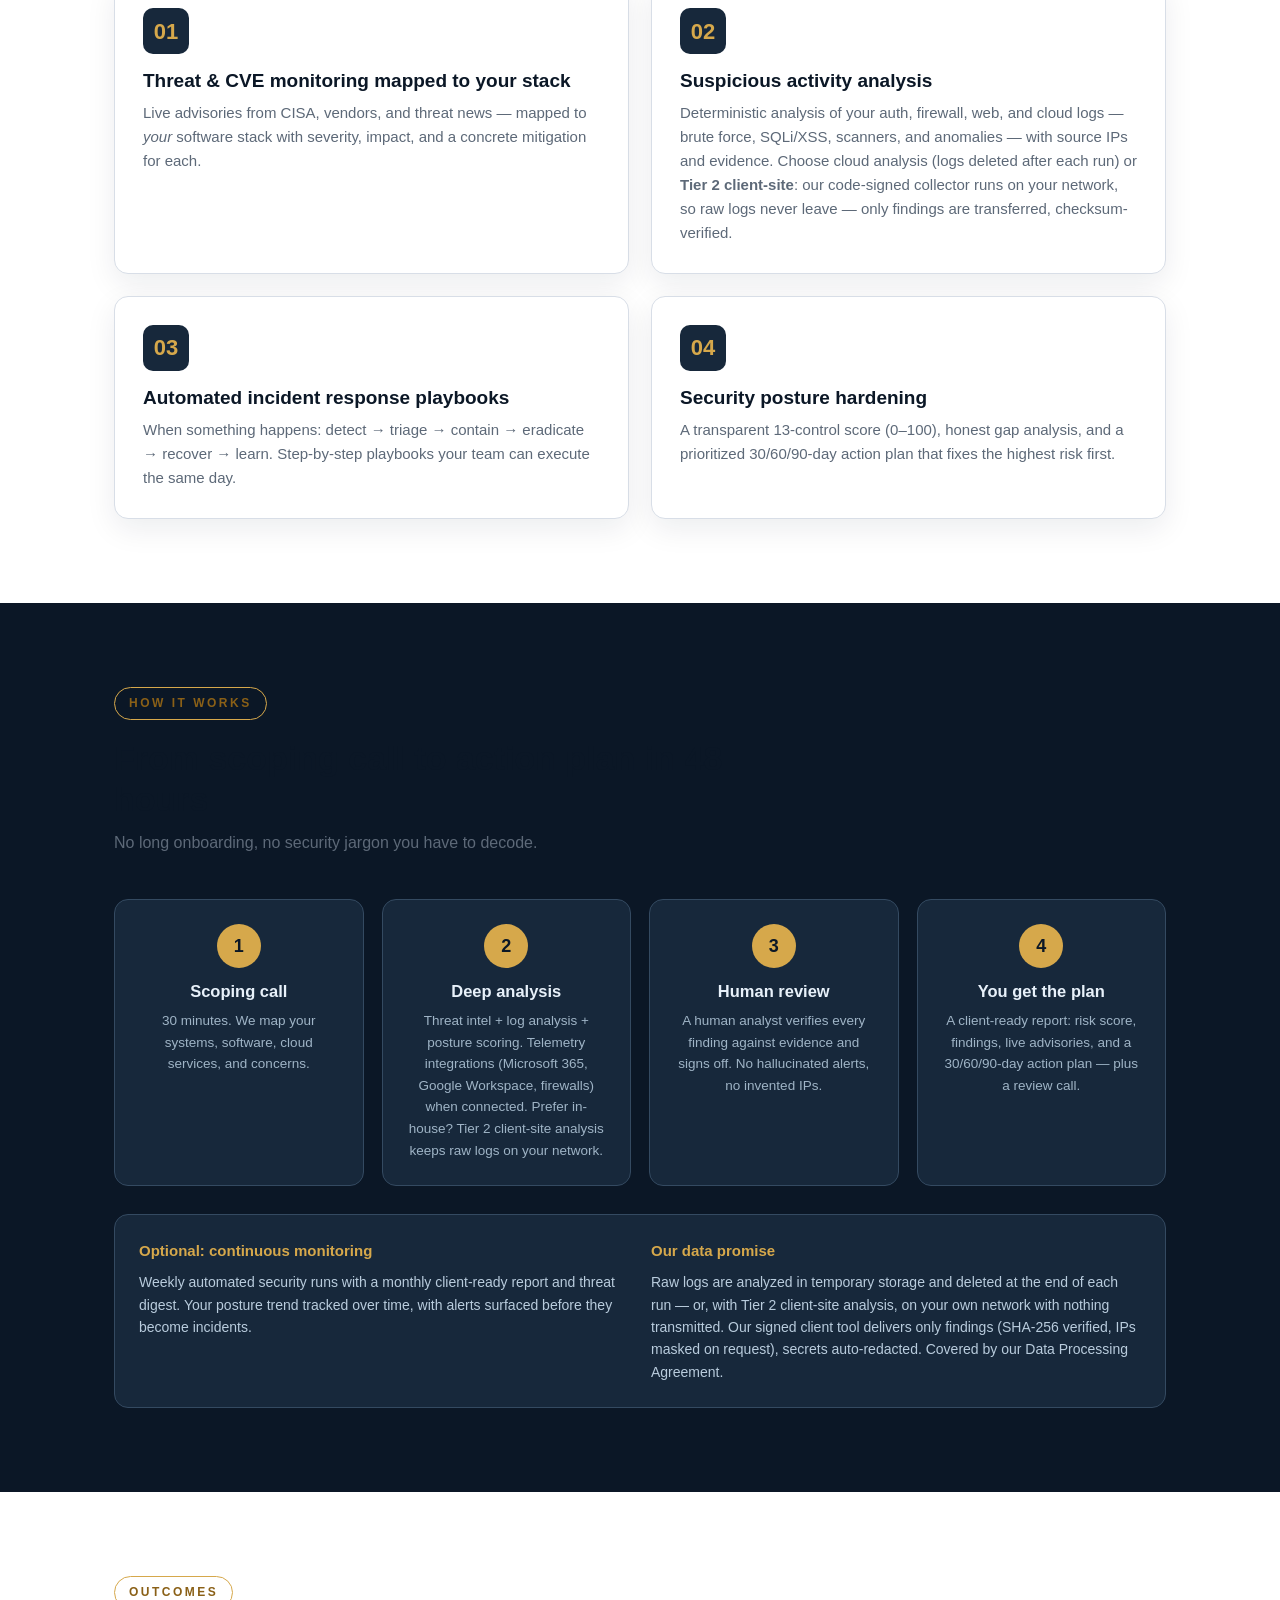
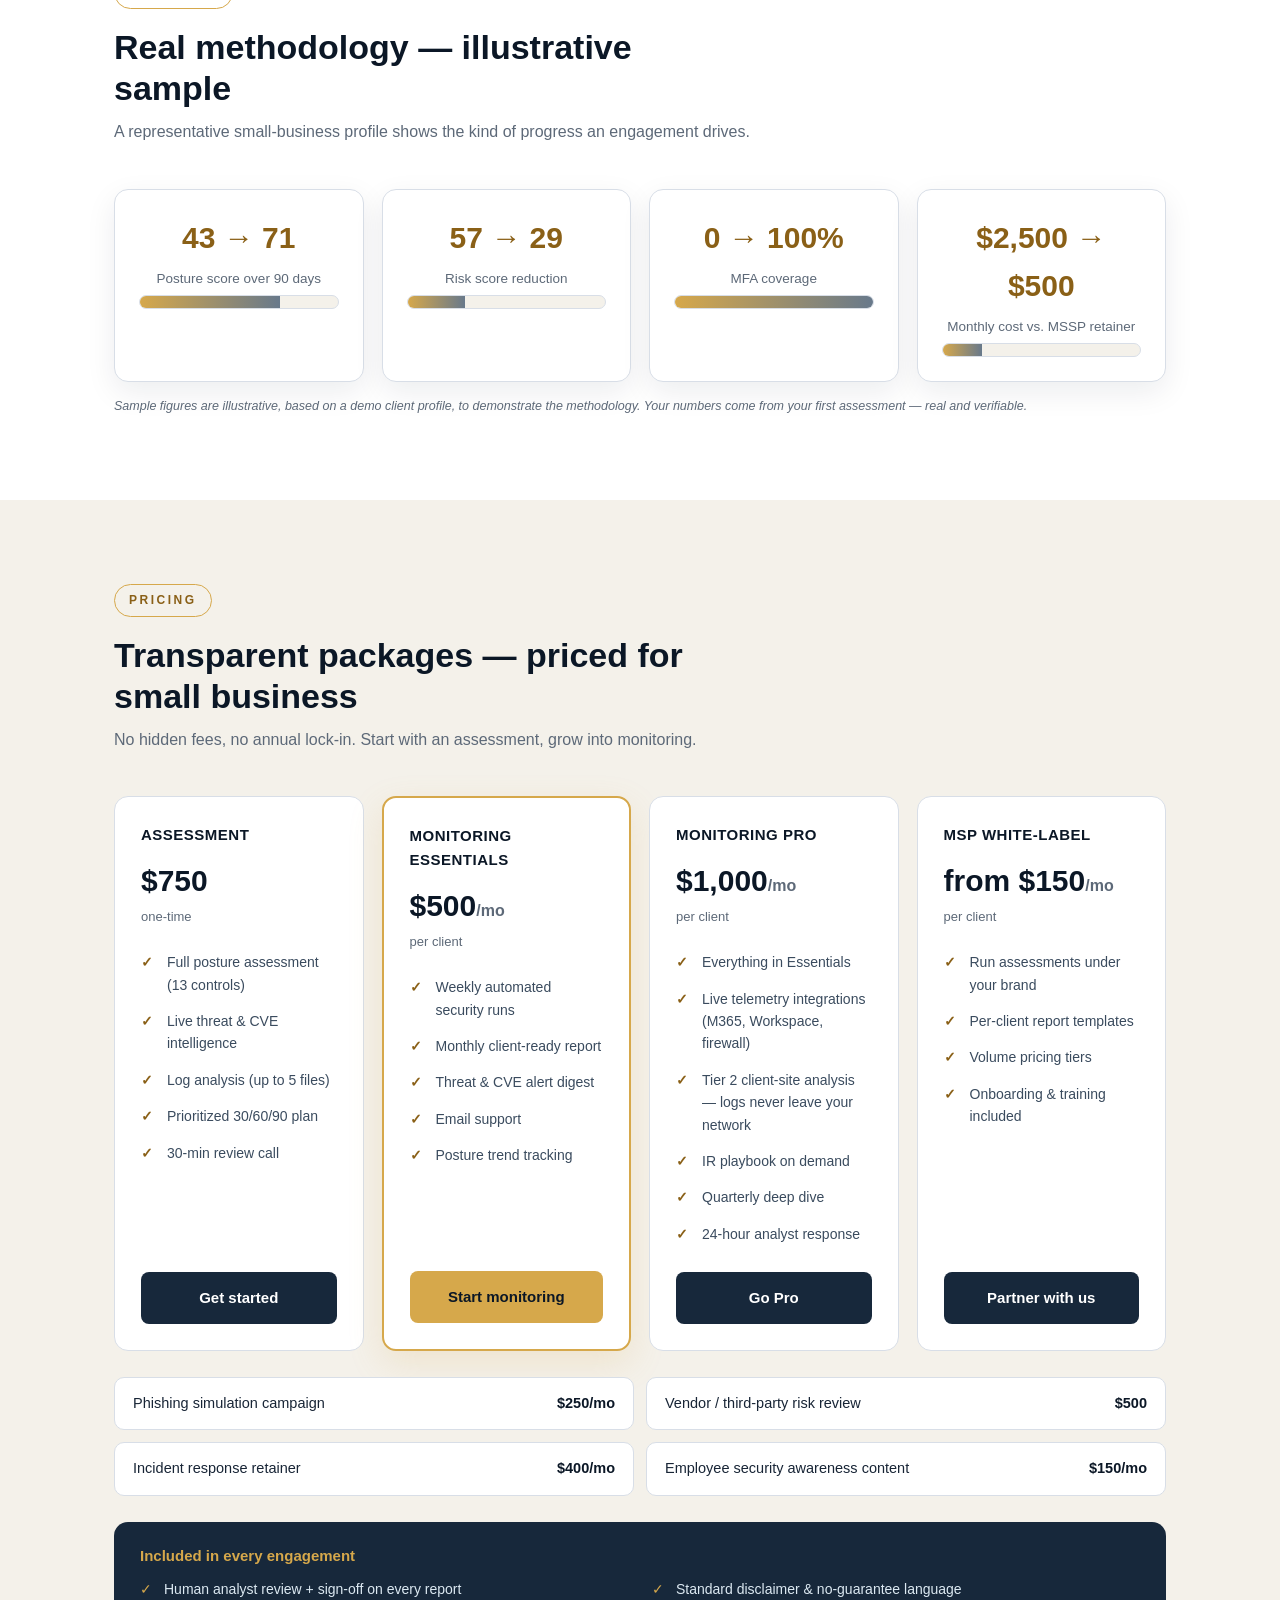
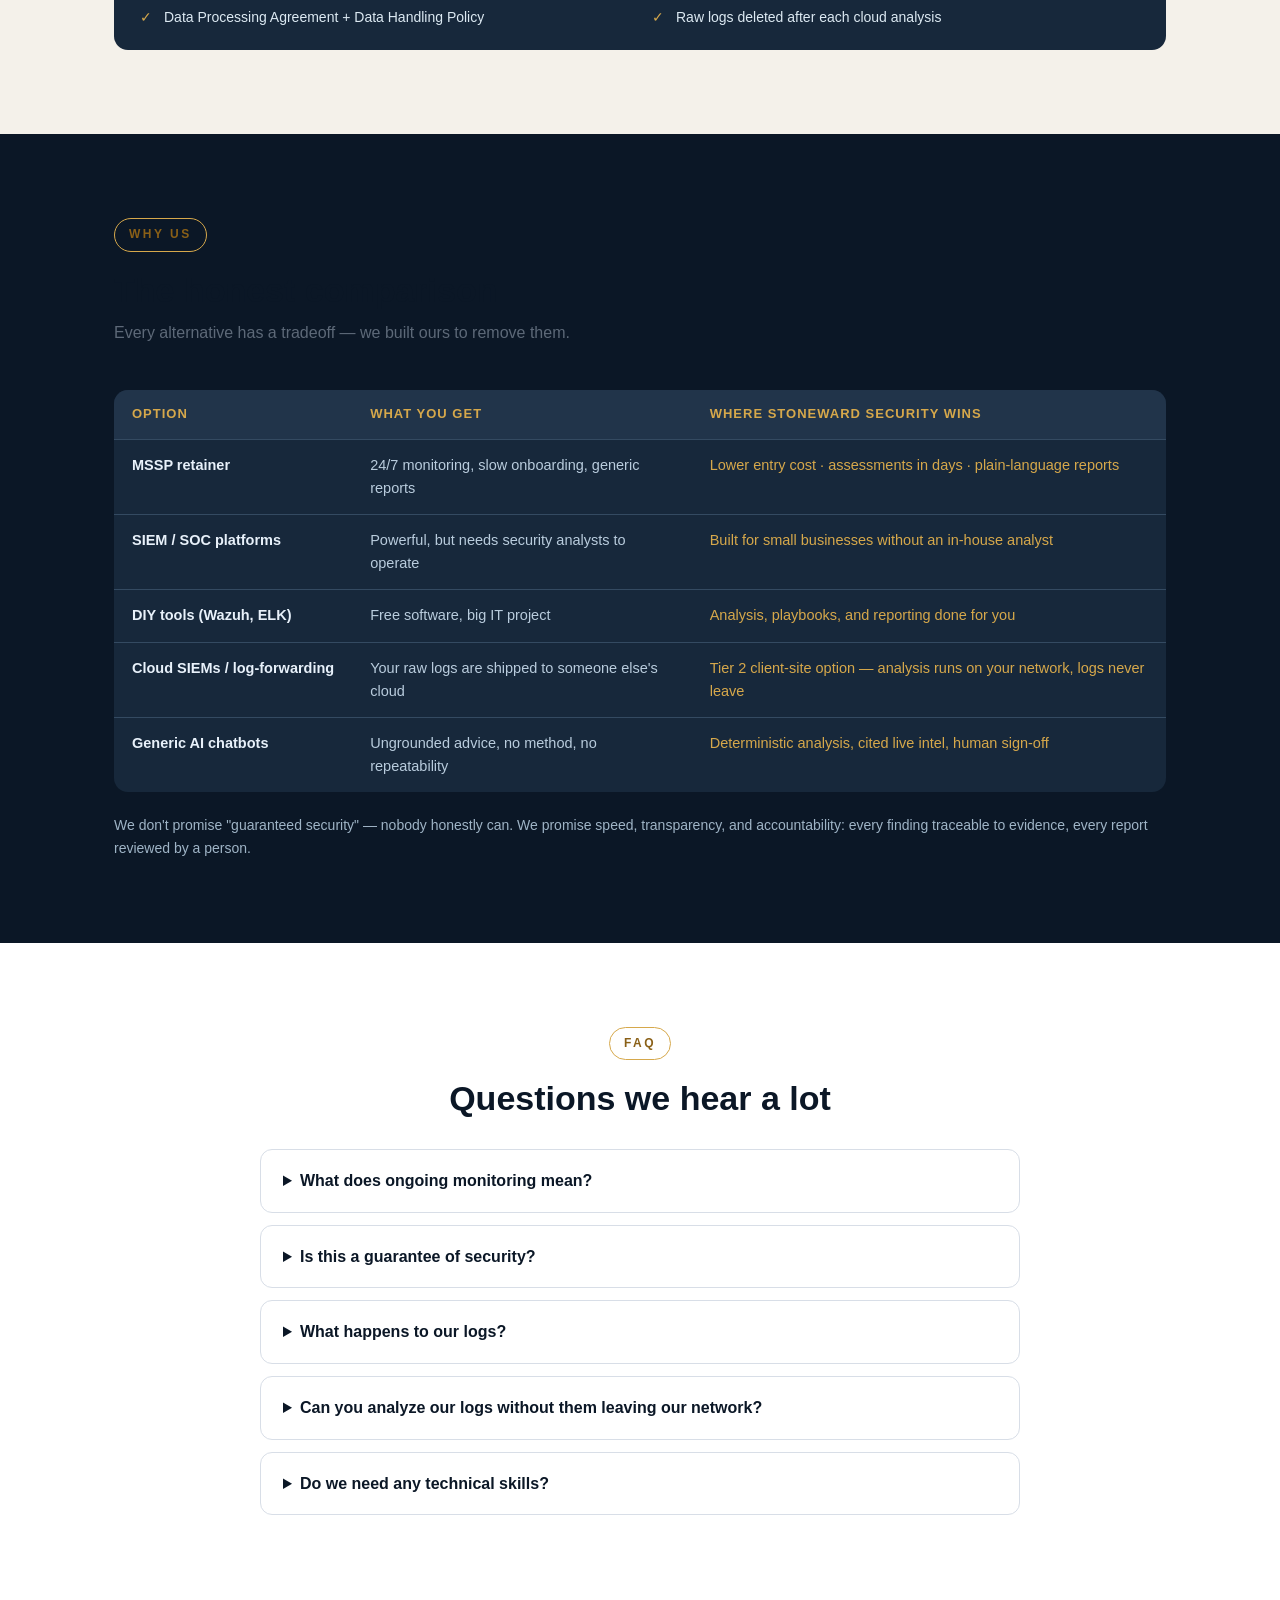
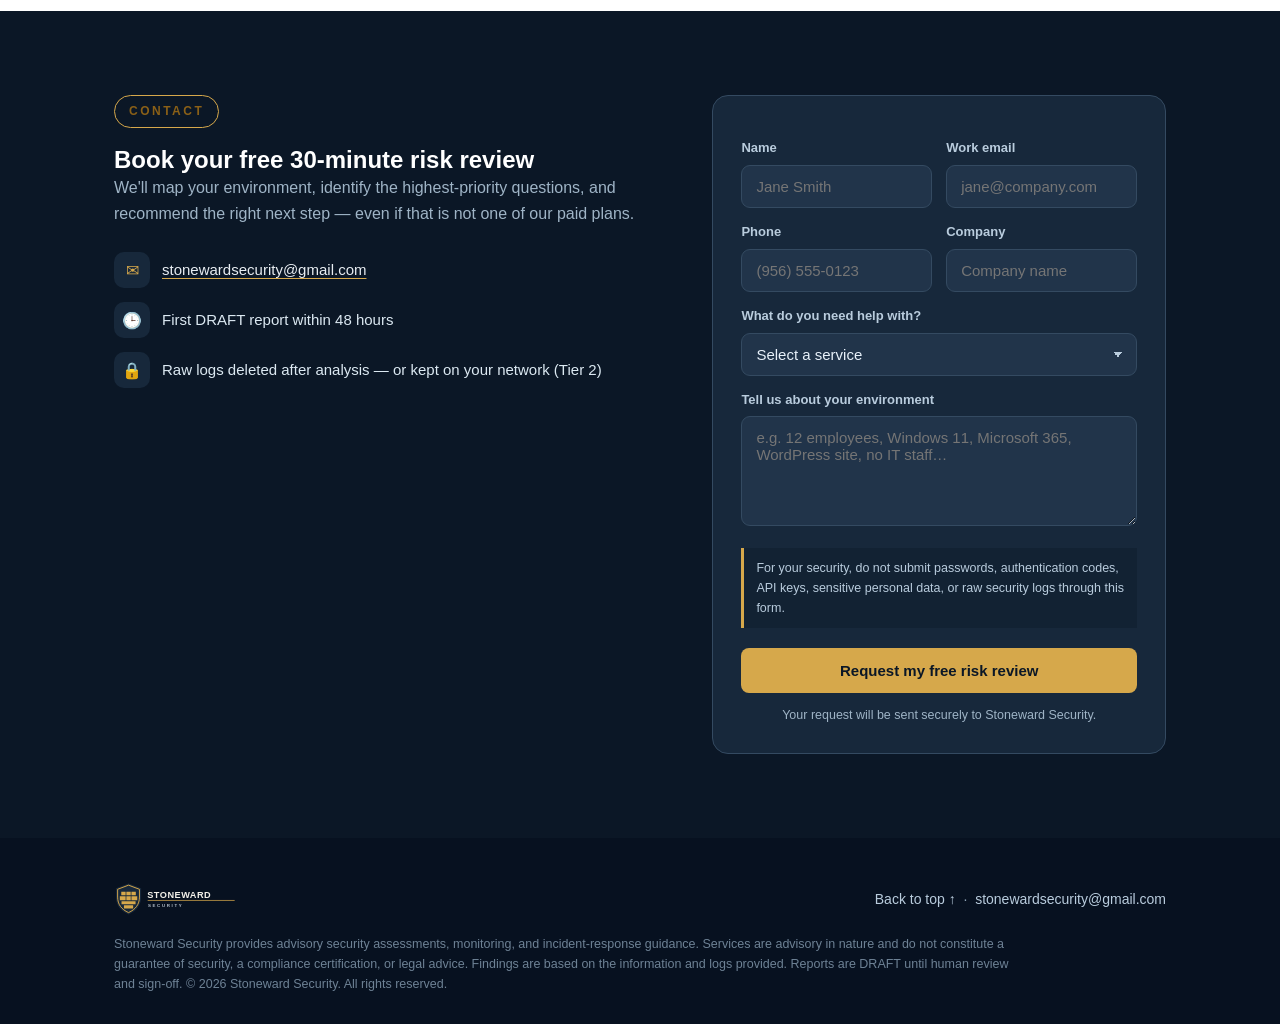
==== commit fbb570c9: "Add real website lead capture" ====
--- a/index.html
+++ b/index.html
@@ -184,11 +184,17 @@
   form{background:var(--navy-2);border:1px solid var(--navy-line);border-radius:16px;padding:28px}
   .frow{display:grid;grid-template-columns:1fr 1fr;gap:14px}
   label{display:block;font-size:13px;font-weight:700;color:#B9CCDD;margin:14px 0 6px}
-  input,textarea{width:100%;background:var(--navy-3);border:1px solid var(--navy-line);border-radius:9px;padding:12px 14px;color:#E8F1FA;font-size:15px;font-family:inherit}
-  input:focus,textarea:focus{outline:none;border-color:var(--gold)}
+  input,select,textarea{width:100%;background:var(--navy-3);border:1px solid var(--navy-line);border-radius:9px;padding:12px 14px;color:#E8F1FA;font-size:15px;font-family:inherit}
+  select{appearance:none;background-image:linear-gradient(45deg,transparent 50%,#B9CCDD 50%),linear-gradient(135deg,#B9CCDD 50%,transparent 50%);background-position:calc(100% - 18px) 50%,calc(100% - 13px) 50%;background-size:5px 5px,5px 5px;background-repeat:no-repeat;padding-right:40px}
+  input:focus,select:focus,textarea:focus{outline:none;border-color:var(--gold);box-shadow:0 0 0 3px rgba(214,168,75,.12)}
   textarea{resize:vertical;min-height:110px}
   form .btn{width:100%;margin-top:20px;border:none;cursor:pointer;font-size:15px}
+  form .btn:disabled{cursor:wait;opacity:.72;transform:none;box-shadow:none}
   .form-note{font-size:12.5px;color:#9FB4C6;margin-top:12px;text-align:center}
+  .form-note.success{color:#8DE3B0;font-weight:700}
+  .form-note.error{color:#FFB4A8}
+  .safe-note{font-size:12.5px;color:#B9CCDD;margin-top:14px;padding:10px 12px;border-left:3px solid var(--gold);background:rgba(11,23,38,.35)}
+  .bot-field{position:absolute;left:-9999px;width:1px;height:1px;overflow:hidden}
   /* ---------- Footer ---------- */
   footer{background:#071120;color:#8FA3B5;padding:44px 0 30px;font-size:14px}
   .foot{display:flex;justify-content:space-between;gap:24px;flex-wrap:wrap;align-items:center;margin-bottom:18px}
@@ -511,16 +517,33 @@
       <div class="c-item"><span class="ic">🔒</span> Raw logs deleted after analysis — or kept on your network (Tier 2)</div>
     </div>
     <form id="contactForm">
+      <input type="hidden" name="access_key" value="a076fd94-d085-42bc-879f-4108cd6970b1">
+      <input type="hidden" name="from_name" value="Stoneward Security Website">
+      <input type="hidden" name="subject" value="New Stoneward Security risk-review lead">
+      <input type="hidden" name="source" value="https://stonewardsecurity.github.io/">
+      <div class="bot-field" aria-hidden="true"><label for="botcheck">Leave this field empty</label><input id="botcheck" type="checkbox" name="botcheck" tabindex="-1"></div>
       <div class="frow">
-        <div><label for="name">Name</label><input id="name" name="name" type="text" required placeholder="Jane Smith"></div>
-        <div><label for="email">Work email</label><input id="email" name="email" type="email" required placeholder="jane@company.com"></div>
-      </div>
-      <label for="company">Company</label>
-      <input id="company" name="company" type="text" placeholder="Company name">
-      <label for="msg">Tell us about your environment</label>
-      <textarea id="msg" name="msg" placeholder="e.g. 12 employees, Windows 11, Microsoft 365, WordPress site, no IT staff…"></textarea>
-      <button type="submit" class="btn">Request my free risk review</button>
-      <p class="form-note" id="formNote">This form opens your email app so you can review the message before sending.</p>
+        <div><label for="name">Name</label><input id="name" name="name" type="text" required autocomplete="name" maxlength="100" placeholder="Jane Smith"></div>
+        <div><label for="email">Work email</label><input id="email" name="email" type="email" required autocomplete="email" maxlength="160" placeholder="jane@company.com"></div>
+      </div>
+      <div class="frow">
+        <div><label for="phone">Phone</label><input id="phone" name="phone" type="tel" required autocomplete="tel" maxlength="30" placeholder="(956) 555-0123"></div>
+        <div><label for="company">Company</label><input id="company" name="company" type="text" autocomplete="organization" maxlength="120" placeholder="Company name"></div>
+      </div>
+      <label for="service">What do you need help with?</label>
+      <select id="service" name="service" required>
+        <option value="" selected disabled>Select a service</option>
+        <option>One-time security assessment</option>
+        <option>Continuous security monitoring</option>
+        <option>Incident-response planning</option>
+        <option>MSP white-label partnership</option>
+        <option>Not sure — recommend the right next step</option>
+      </select>
+      <label for="message">Tell us about your environment</label>
+      <textarea id="message" name="message" required maxlength="1500" placeholder="e.g. 12 employees, Windows 11, Microsoft 365, WordPress site, no IT staff…"></textarea>
+      <p class="safe-note">For your security, do not submit passwords, authentication codes, API keys, sensitive personal data, or raw security logs through this form.</p>
+      <button type="submit" class="btn" id="submitButton">Request my free risk review</button>
+      <p class="form-note" id="formNote" role="status" aria-live="polite">Your request will be sent securely to Stoneward Security.</p>
     </form>
   </div>
 </section>
@@ -547,21 +570,46 @@
   });
   // Year
   document.getElementById('year').textContent = new Date().getFullYear();
-  // Contact form → mailto (client-side; no backend needed to launch)
-  document.getElementById('contactForm').addEventListener('submit', function(e){
+  // Contact form → Web3Forms
+  document.getElementById('contactForm').addEventListener('submit', async function(e){
     e.preventDefault();
-    var n = document.getElementById('name').value.trim();
-    var em = document.getElementById('email').value.trim();
-    var co = document.getElementById('company').value.trim();
-    var m = document.getElementById('msg').value.trim();
-    var subject = 'Stoneward Security inquiry' + (co ? ' — ' + co : '');
-    var body = 'Name: ' + n + '\nEmail: ' + em + '\nCompany: ' + co + '\n\nEnvironment:\n' + m;
     var note = document.getElementById('formNote');
-    if (n && em) {
-      window.location.href = 'mailto:stonewardsecurity@gmail.com?subject=' +
-        encodeURIComponent(subject) + '&body=' + encodeURIComponent(body);
-      note.textContent = 'Opening your email app… If nothing happens, use the Email Stoneward Security link beside the form.';
+    var button = document.getElementById('submitButton');
+    var originalText = button.textContent;
+    var form = this;
+    note.className = 'form-note';
+    note.textContent = 'Sending your request…';
+    button.disabled = true;
+    button.textContent = 'Sending…';
+
+    try {
+      var formData = new FormData(form);
+      var company = formData.get('company');
+      formData.set('subject', 'New risk-review lead' + (company ? ' — ' + company : ''));
+      var response = await fetch('https://api.web3forms.com/submit', {
+        method: 'POST',
+        body: formData
+      });
+      var result = await response.json();
+      if (!response.ok || !result.success) throw new Error(result.message || 'Submission failed');
+
+      form.reset();
+      note.className = 'form-note success';
+      note.textContent = 'Request received. Stoneward Security will follow up using the contact details you provided.';
+      button.textContent = 'Request sent ✓';
+      if (window.dataLayer) window.dataLayer.push({event:'lead_form_submit',form_name:'risk_review'});
+    } catch (error) {
+      note.className = 'form-note error';
+      note.innerHTML = 'We could not send the form. Please email <a href="mailto:stonewardsecurity@gmail.com?subject=Stoneward%20Security%20inquiry">stonewardsecurity@gmail.com</a>.';
+      button.disabled = false;
+      button.textContent = originalText;
+      return;
     }
+
+    window.setTimeout(function(){
+      button.disabled = false;
+      button.textContent = originalText;
+    }, 3500);
   });
 </script>
 </body>
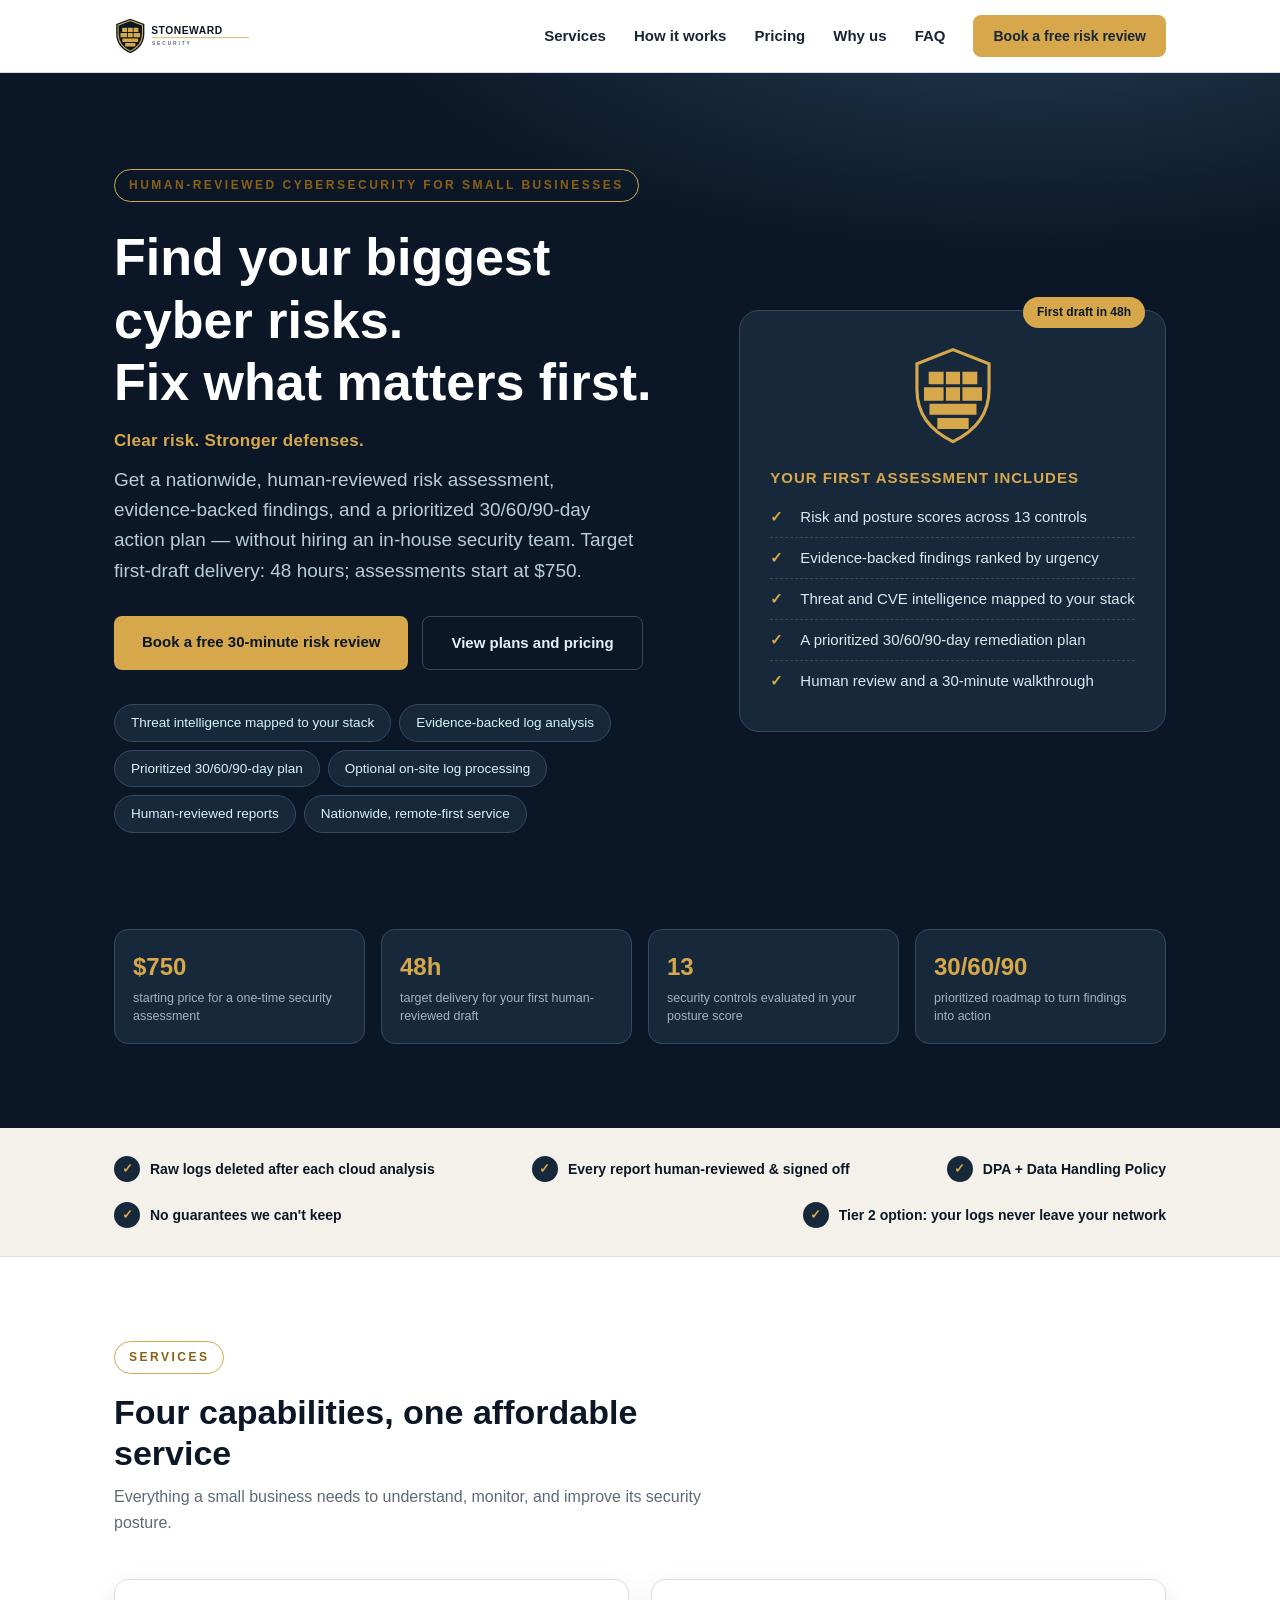
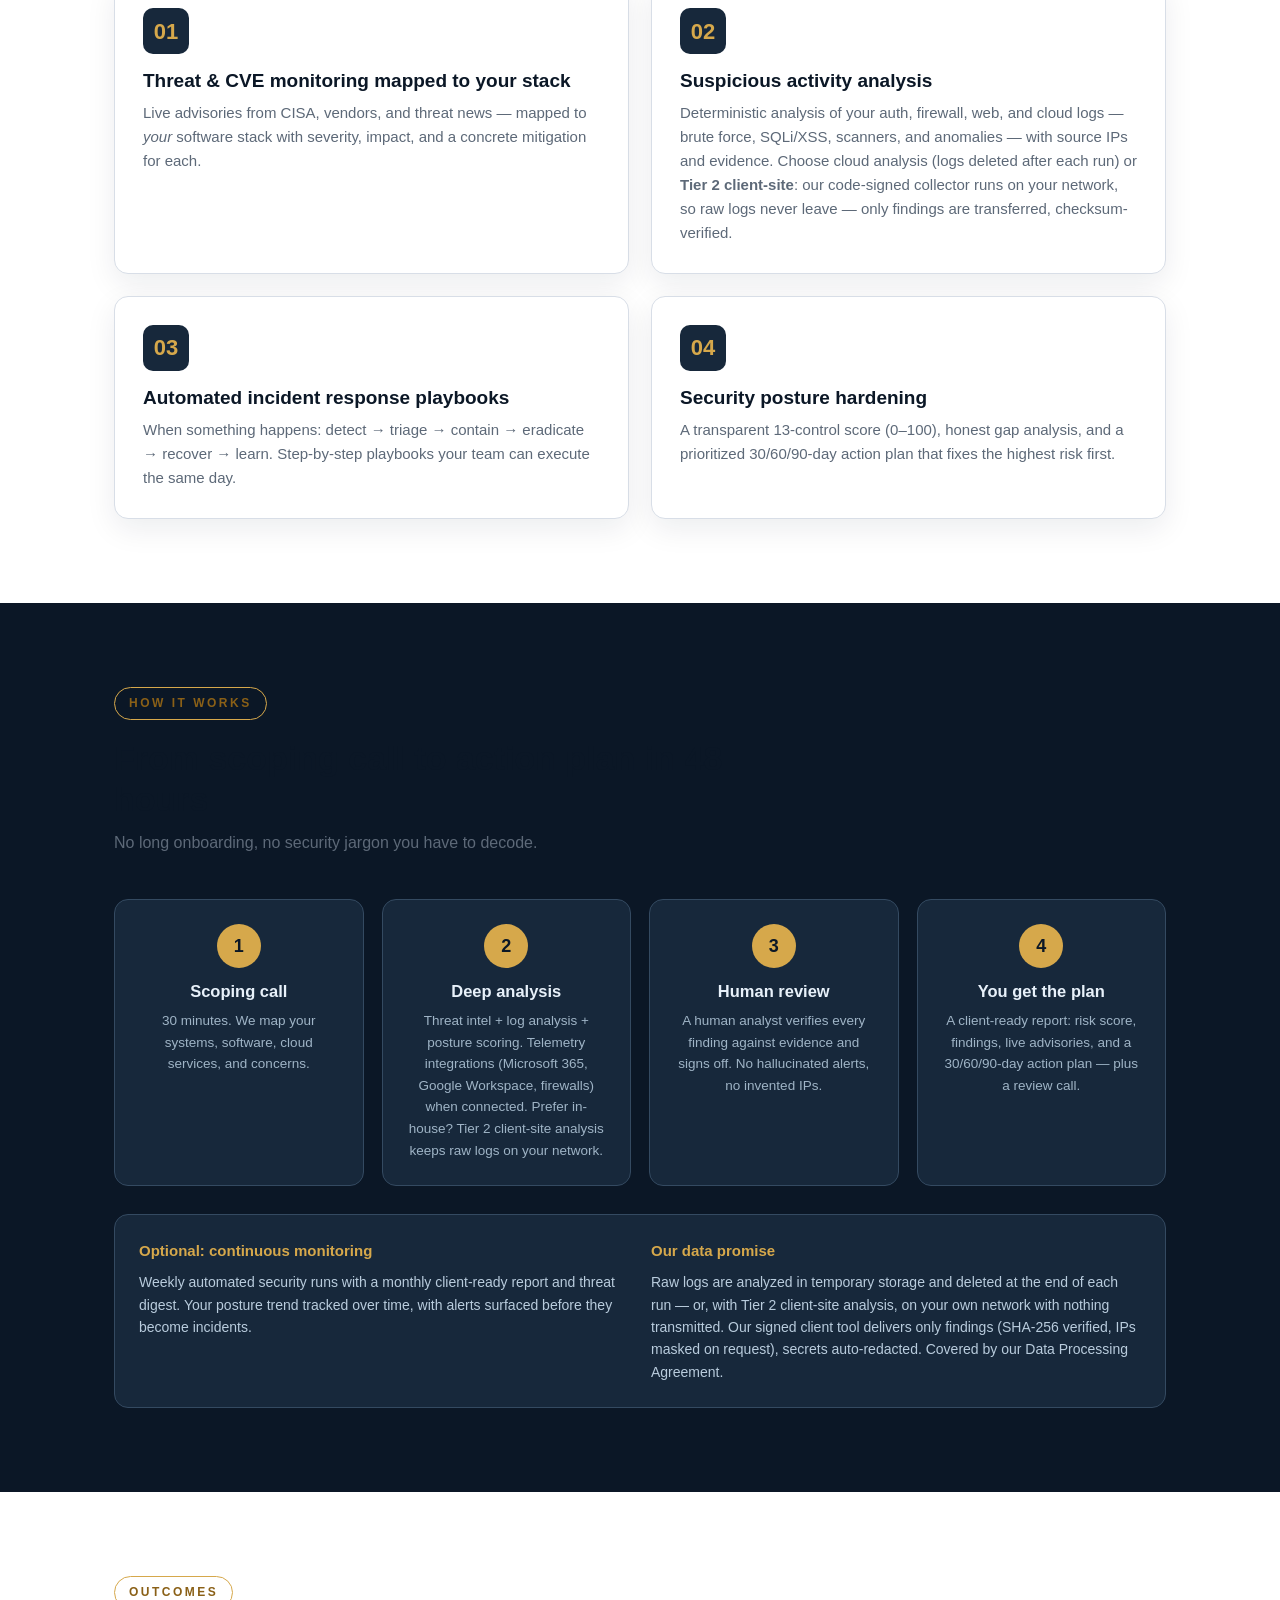
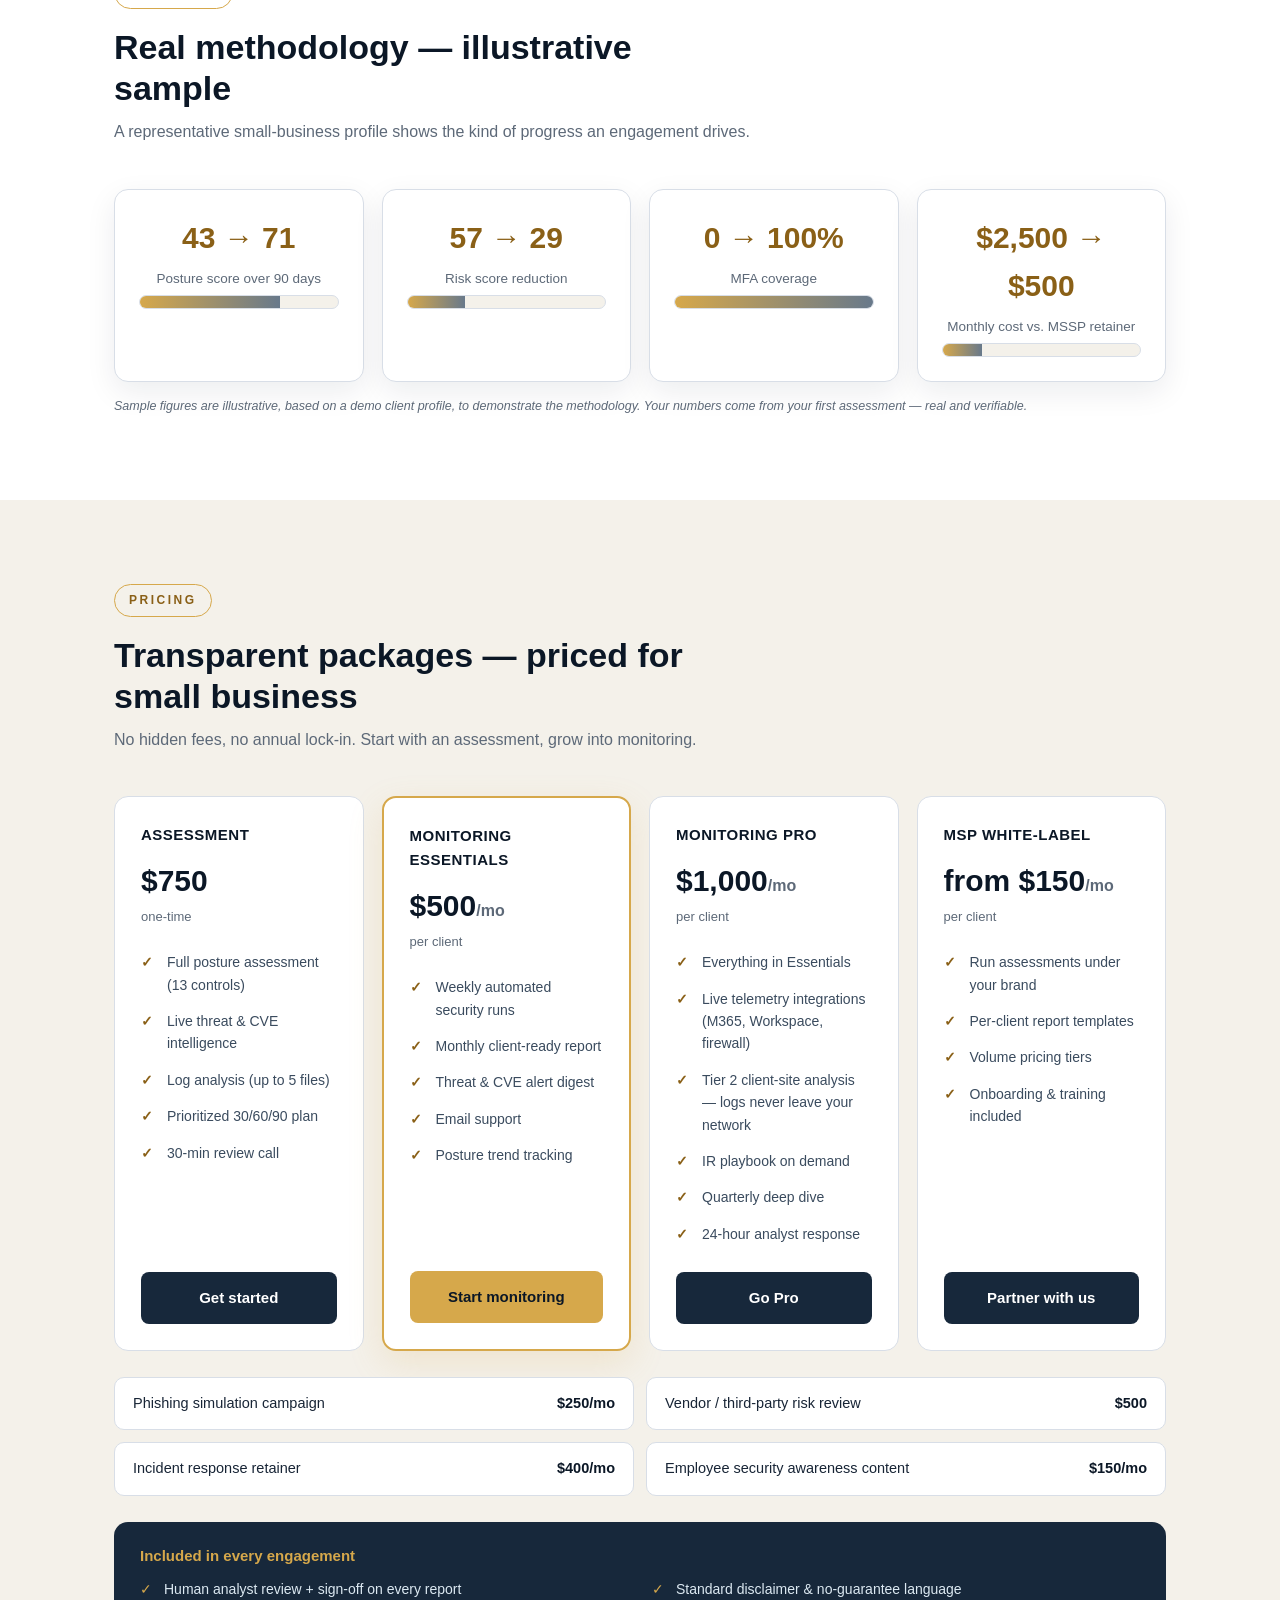
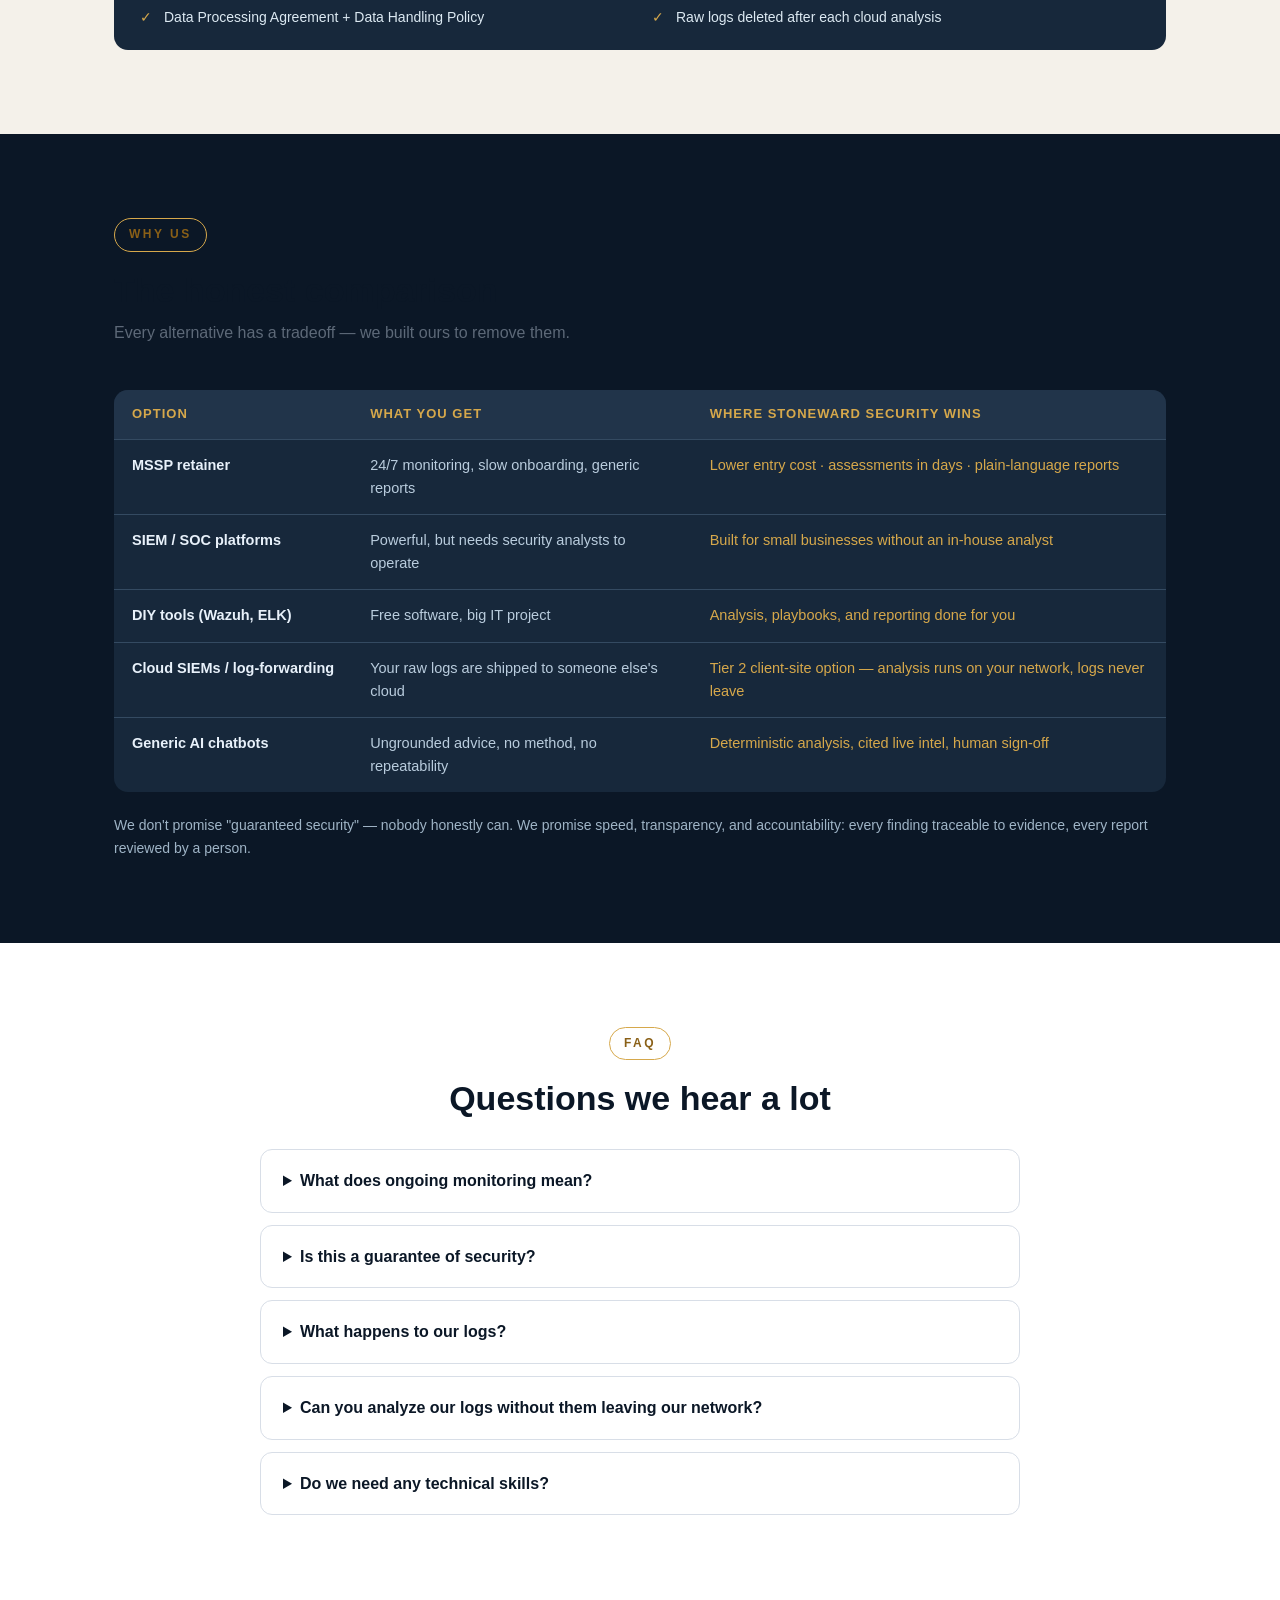
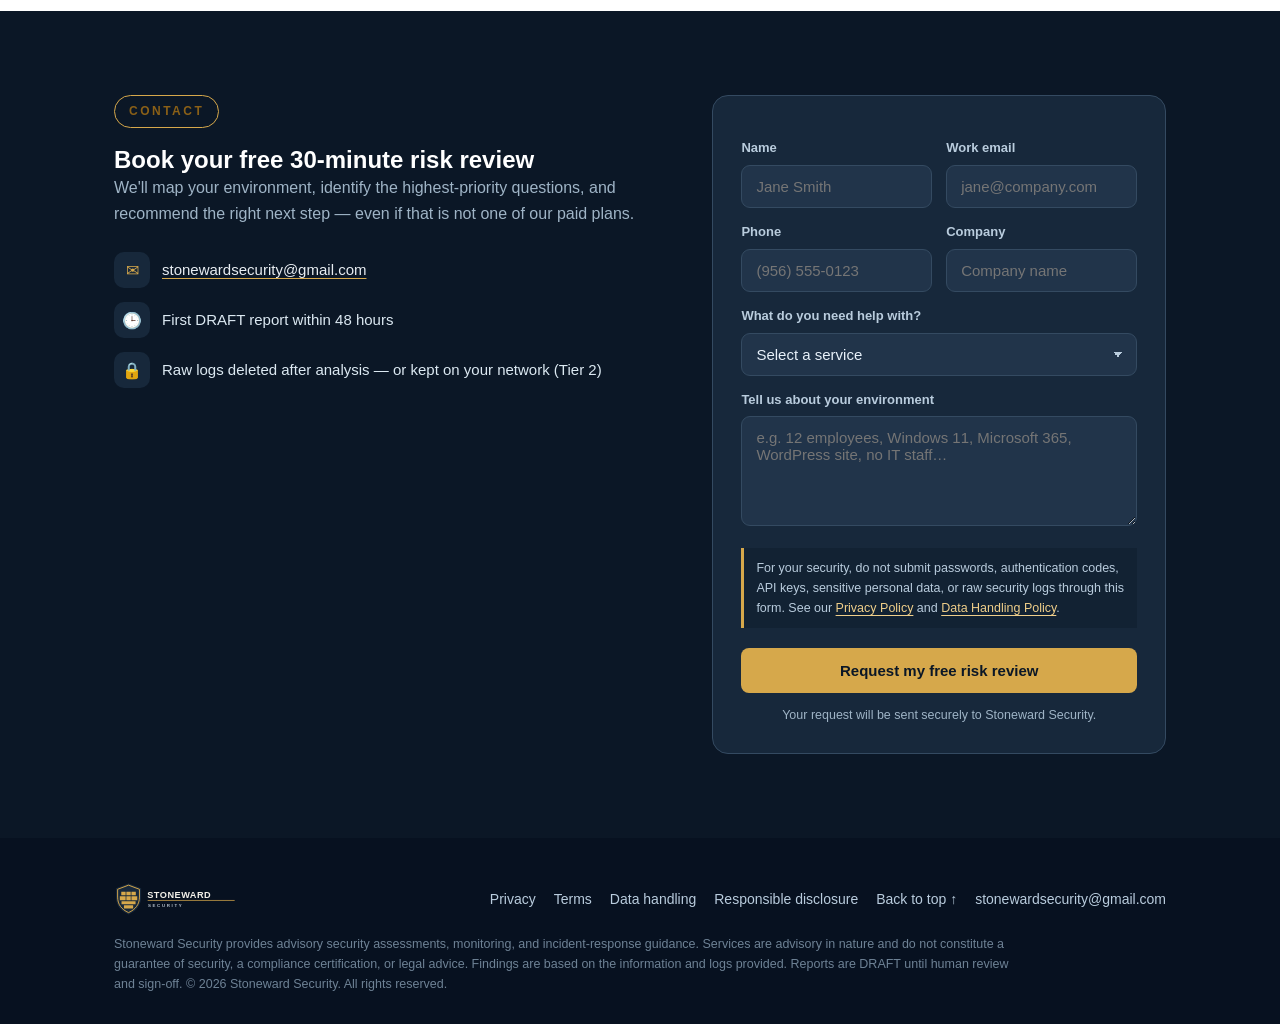
==== commit da3a1b3a: "Add public trust and legal pages" ====
--- a/index.html
+++ b/index.html
@@ -194,12 +194,15 @@
   .form-note.success{color:#8DE3B0;font-weight:700}
   .form-note.error{color:#FFB4A8}
   .safe-note{font-size:12.5px;color:#B9CCDD;margin-top:14px;padding:10px 12px;border-left:3px solid var(--gold);background:rgba(11,23,38,.35)}
+  .safe-note a{color:#F0CF8A;text-decoration:underline;text-underline-offset:3px}
   .bot-field{position:absolute;left:-9999px;width:1px;height:1px;overflow:hidden}
   /* ---------- Footer ---------- */
   footer{background:#071120;color:#8FA3B5;padding:44px 0 30px;font-size:14px}
   .foot{display:flex;justify-content:space-between;gap:24px;flex-wrap:wrap;align-items:center;margin-bottom:18px}
   .foot img{height:34px}
   .foot a{color:#B9CCDD}
+  .foot-links{display:flex;gap:9px 18px;flex-wrap:wrap;justify-content:flex-end;align-items:center}
+  .foot-links a:hover{color:var(--gold)}
   .disc{font-size:12.5px;color:#6E8295;max-width:900px;line-height:1.6}
   /* ---------- Responsive ---------- */
   @media(max-width:980px){
@@ -228,7 +231,7 @@
 <header>
   <div class="wrap nav">
     <img src="stoneward_logo.svg" alt="Stoneward Security logo">
-    <nav class="nav-links" id="navLinks">
+    <nav class="nav-links" id="navLinks" aria-label="Primary navigation">
       <a href="#services">Services</a>
       <a href="#how">How it works</a>
       <a href="#pricing">Pricing</a>
@@ -541,7 +544,7 @@
       </select>
       <label for="message">Tell us about your environment</label>
       <textarea id="message" name="message" required maxlength="1500" placeholder="e.g. 12 employees, Windows 11, Microsoft 365, WordPress site, no IT staff…"></textarea>
-      <p class="safe-note">For your security, do not submit passwords, authentication codes, API keys, sensitive personal data, or raw security logs through this form.</p>
+      <p class="safe-note">For your security, do not submit passwords, authentication codes, API keys, sensitive personal data, or raw security logs through this form. See our <a href="privacy.html">Privacy Policy</a> and <a href="data-handling.html">Data Handling Policy</a>.</p>
       <button type="submit" class="btn" id="submitButton">Request my free risk review</button>
       <p class="form-note" id="formNote" role="status" aria-live="polite">Your request will be sent securely to Stoneward Security.</p>
     </form>
@@ -553,10 +556,14 @@
   <div class="wrap">
     <div class="foot">
       <img src="stoneward_logo_light.svg" alt="Stoneward Security">
-      <div>
-        <a href="#top">Back to top ↑</a> &nbsp;·&nbsp;
+      <nav class="foot-links" aria-label="Footer navigation">
+        <a href="privacy.html">Privacy</a>
+        <a href="terms.html">Terms</a>
+        <a href="data-handling.html">Data handling</a>
+        <a href="responsible-disclosure.html">Responsible disclosure</a>
+        <a href="#top">Back to top ↑</a>
         <a href="mailto:stonewardsecurity@gmail.com?subject=Stoneward%20Security%20inquiry">stonewardsecurity@gmail.com</a>
-      </div>
+      </nav>
     </div>
     <p class="disc">Stoneward Security provides advisory security assessments, monitoring, and incident-response guidance. Services are advisory in nature and do not constitute a guarantee of security, a compliance certification, or legal advice. Findings are based on the information and logs provided. Reports are DRAFT until human review and sign-off. © <span id="year"></span> Stoneward Security. All rights reserved.</p>
   </div>
@@ -586,9 +593,14 @@
       var formData = new FormData(form);
       var company = formData.get('company');
       formData.set('subject', 'New risk-review lead' + (company ? ' — ' + company : ''));
+      var payload = Object.fromEntries(formData.entries());
       var response = await fetch('https://api.web3forms.com/submit', {
         method: 'POST',
-        body: formData
+        headers: {
+          'Content-Type': 'application/json',
+          'Accept': 'application/json'
+        },
+        body: JSON.stringify(payload)
       });
       var result = await response.json();
       if (!response.ok || !result.success) throw new Error(result.message || 'Submission failed');
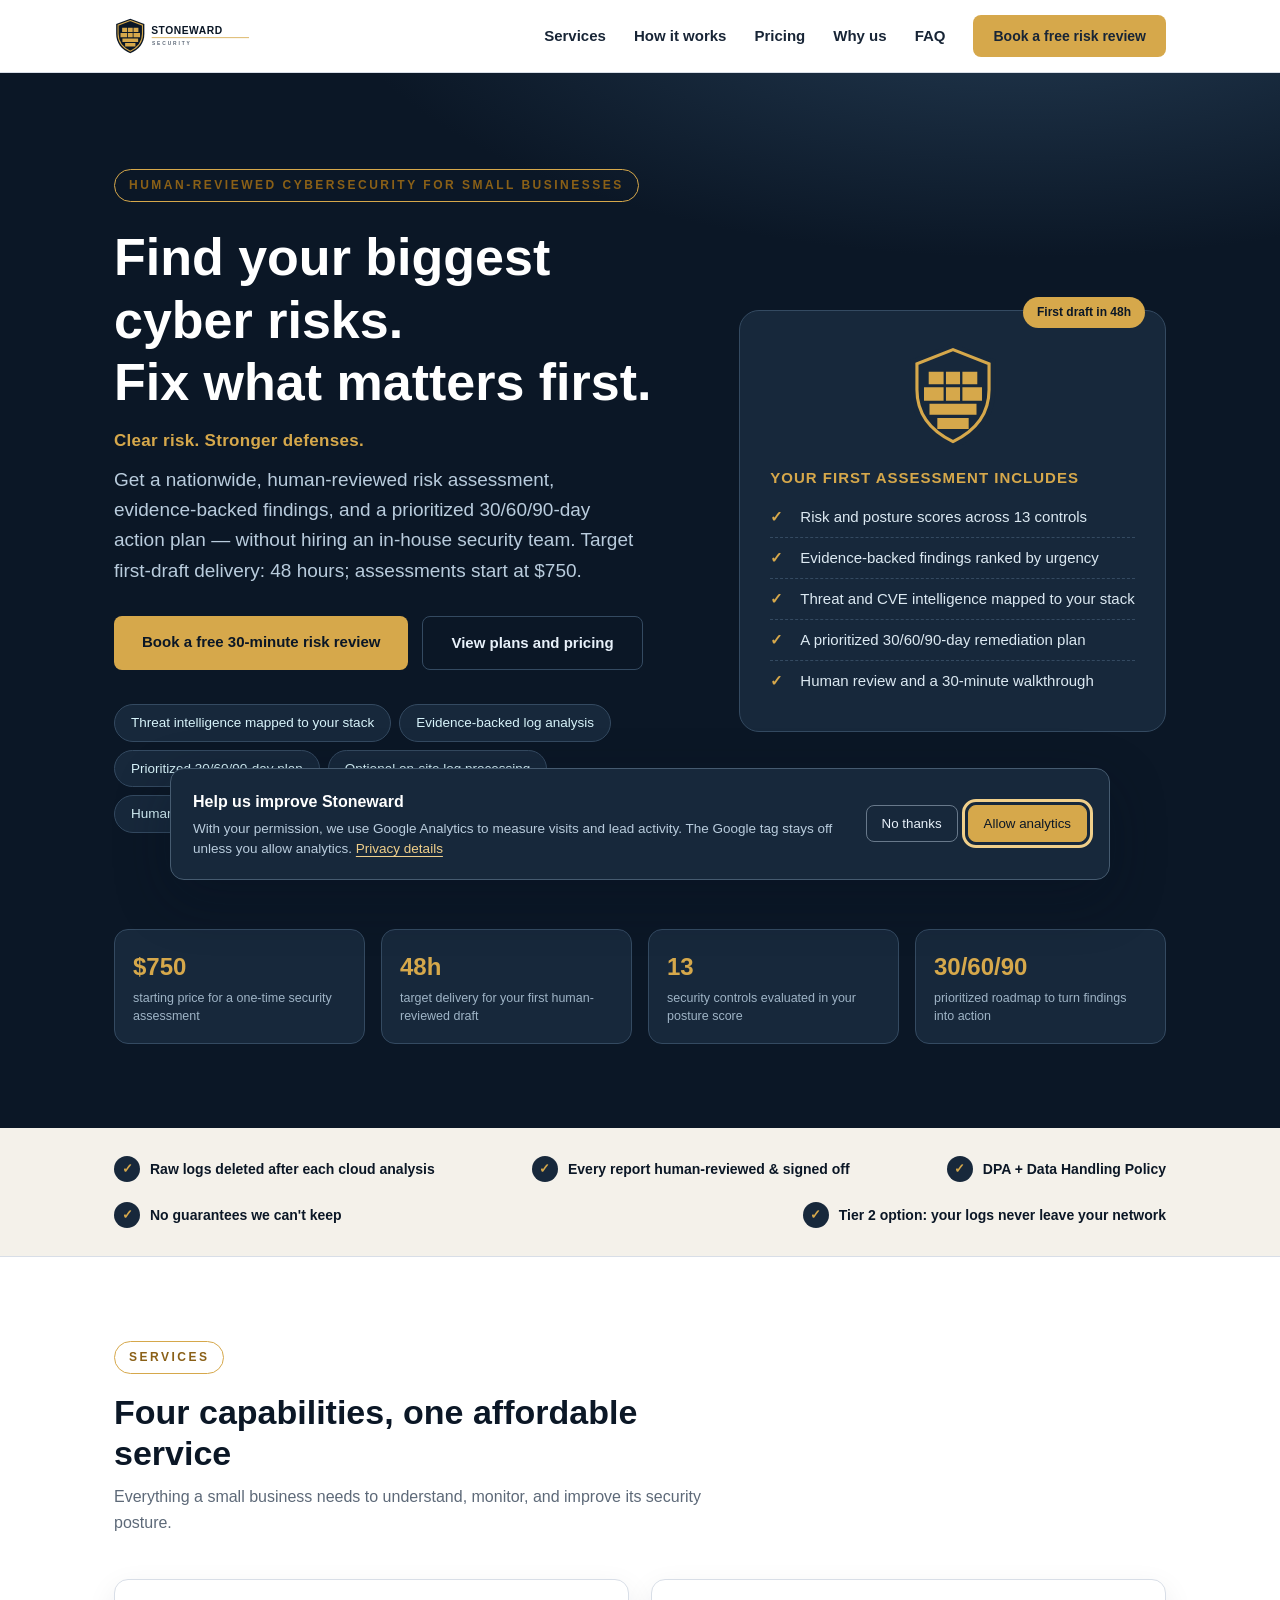
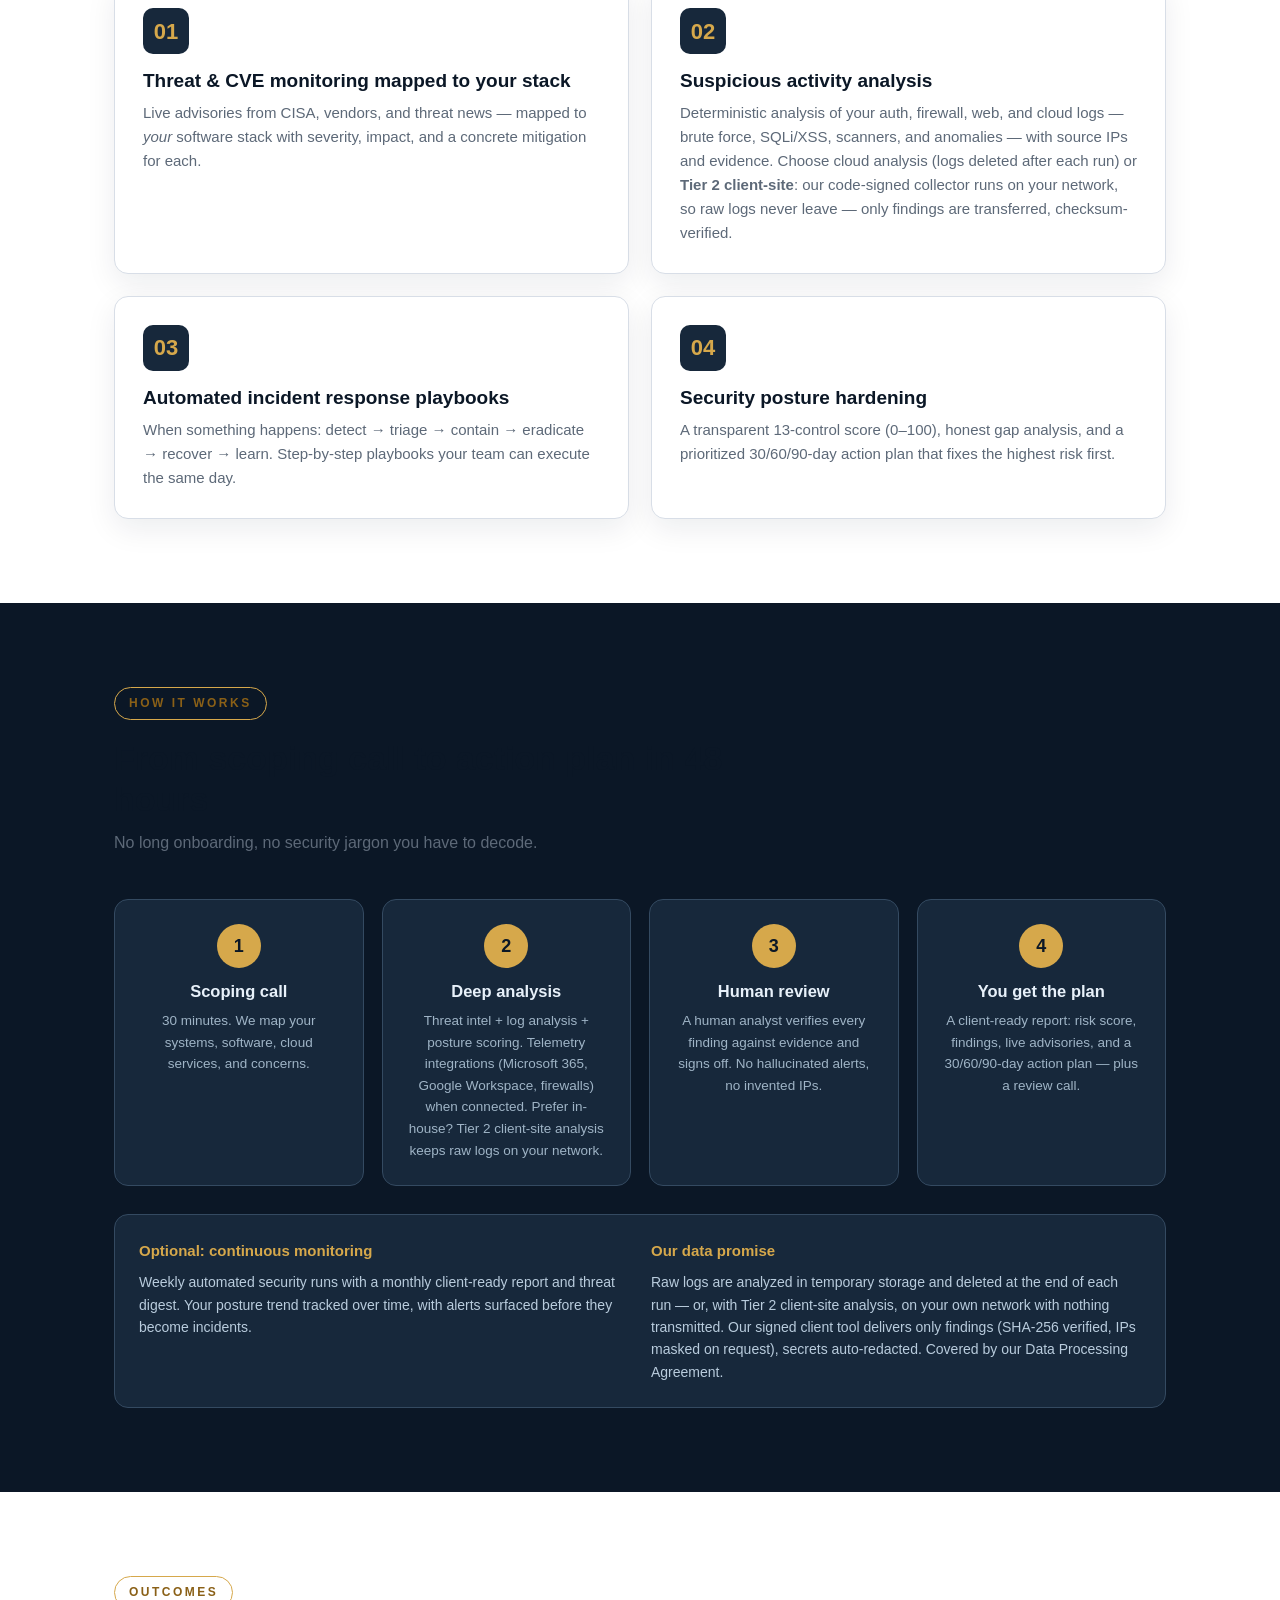
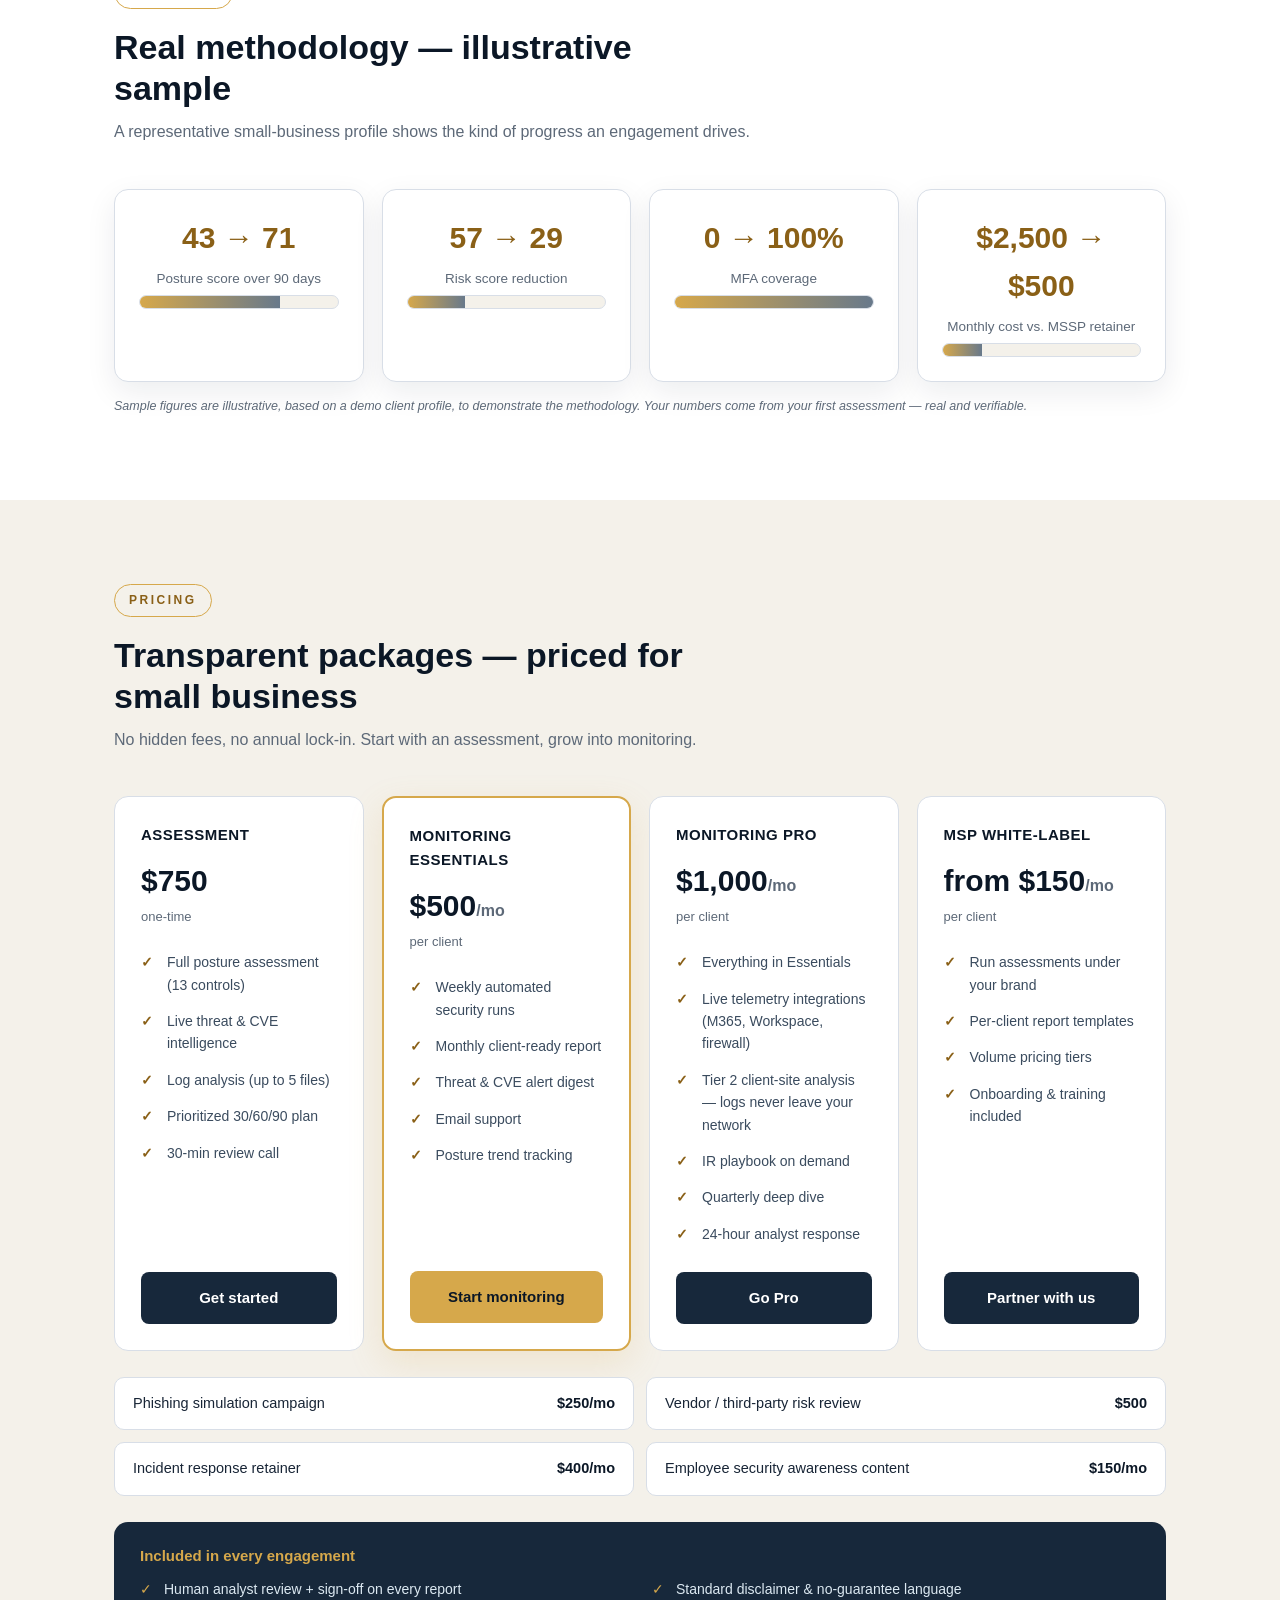
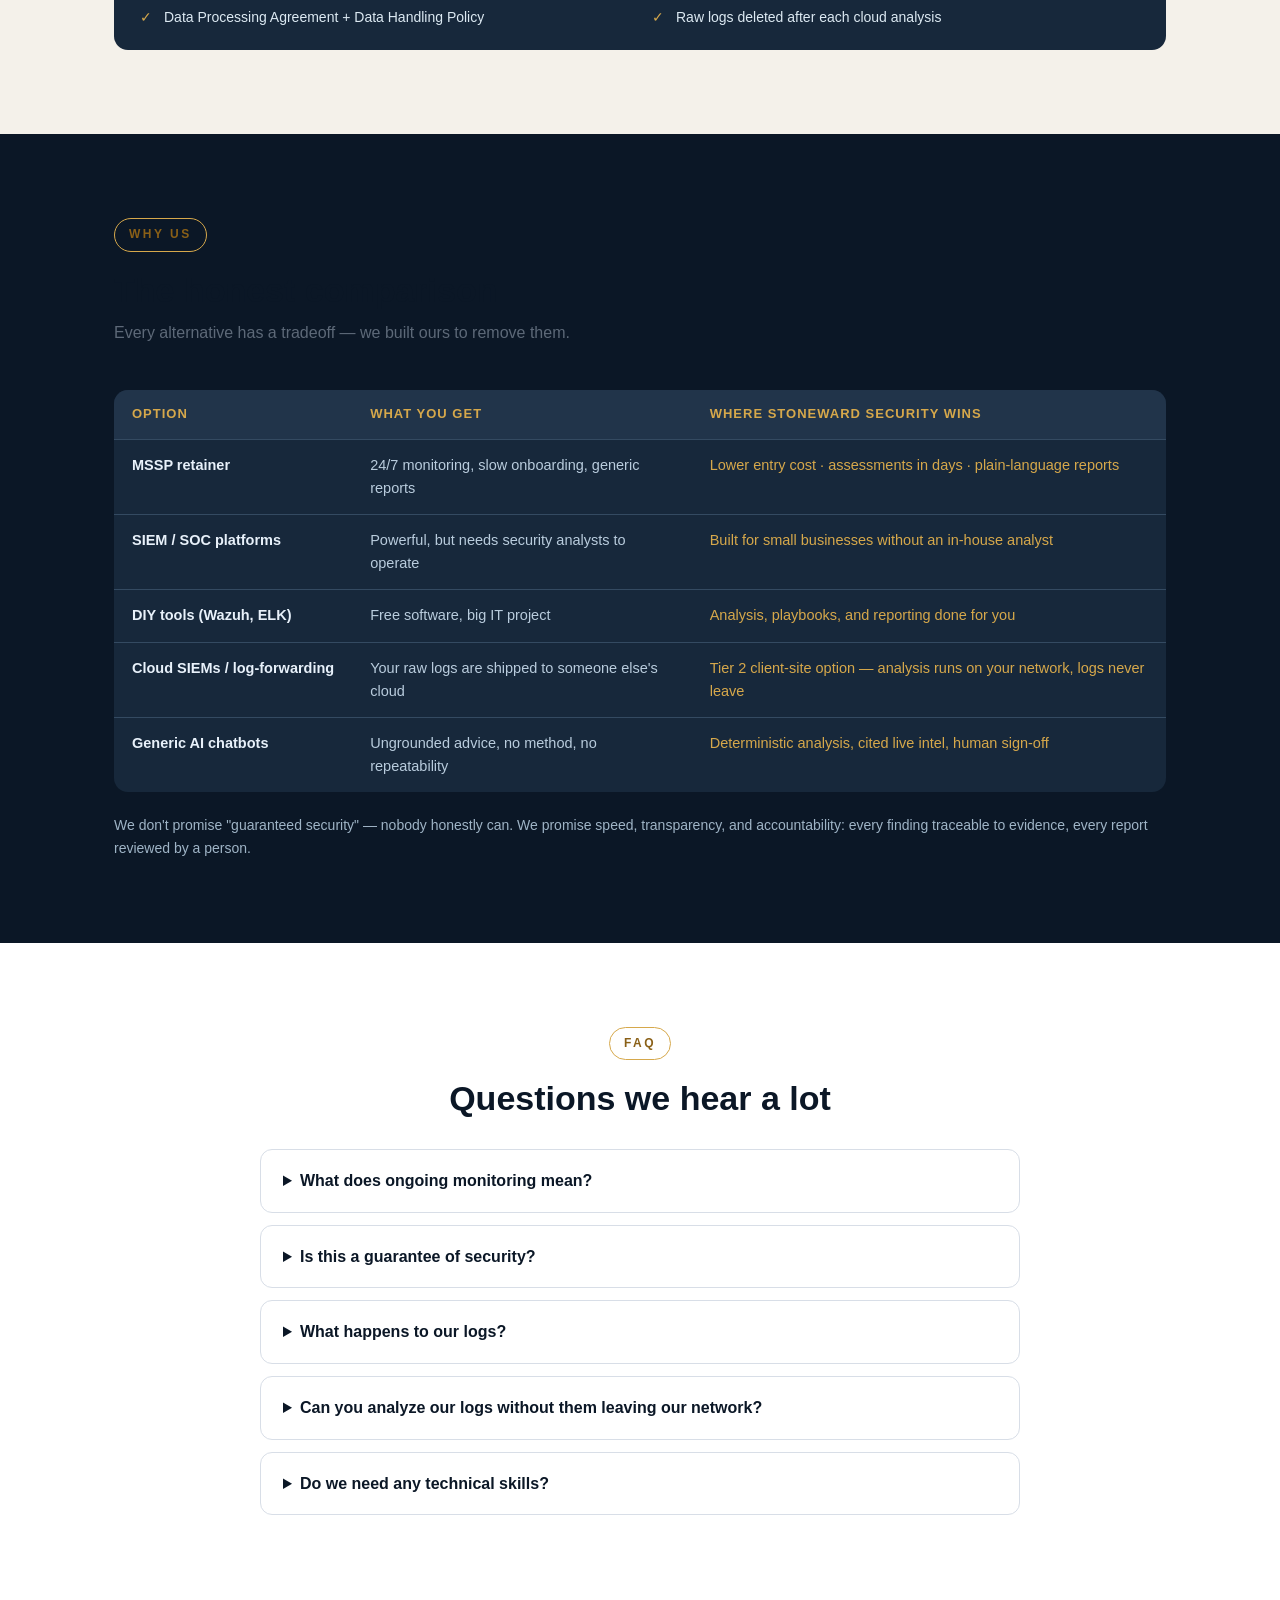
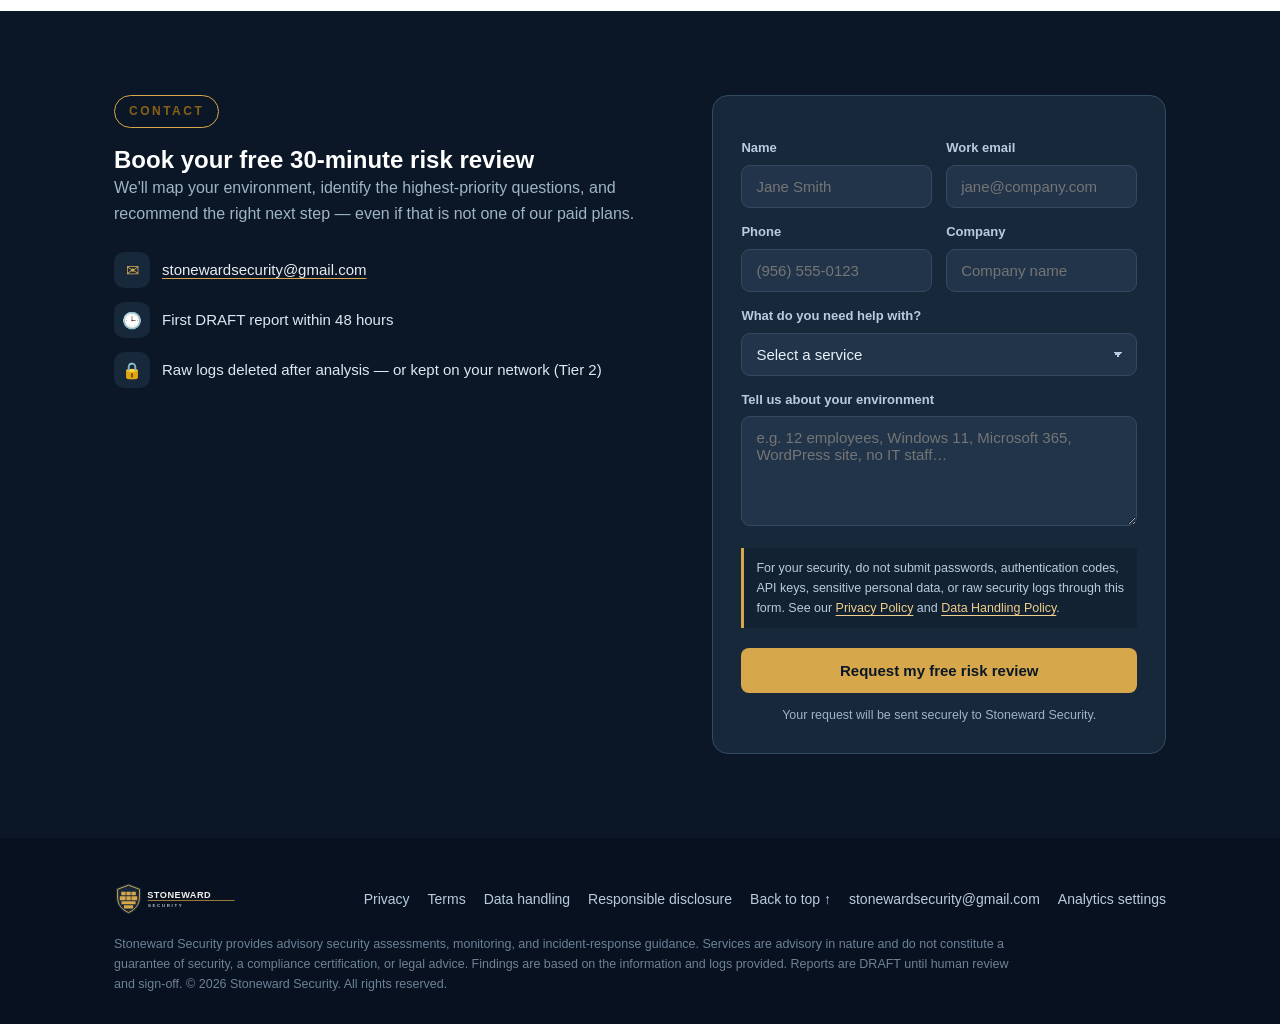
==== commit dc3065fe: "Add analytics script and update tracking method" ====
--- a/index.html
+++ b/index.html
@@ -26,6 +26,8 @@
 <meta name="twitter:title" content="Small Business Cybersecurity Assessments | Stoneward Security">
 <meta name="twitter:description" content="Human-reviewed risk assessments, prioritized action plans, and optional monitoring built for small businesses.">
 <meta name="twitter:image" content="https://stonewardsecurity.github.io/og-card.png">
+  <link rel="stylesheet" href="analytics.css">
+<script src="analytics.js" defer></script>
 <script type="application/ld+json">
 {
   "@context": "https://schema.org",
@@ -609,8 +611,7 @@
       note.className = 'form-note success';
       note.textContent = 'Request received. Stoneward Security will follow up using the contact details you provided.';
       button.textContent = 'Request sent ✓';
-      if (window.dataLayer) window.dataLayer.push({event:'lead_form_submit',form_name:'risk_review'});
-    } catch (error) {
+      if (window.stonewardAnalytics) window.stonewardAnalytics.track('generate_lead', {form_name:'risk_review'});    } catch (error) {
       note.className = 'form-note error';
       note.innerHTML = 'We could not send the form. Please email <a href="mailto:stonewardsecurity@gmail.com?subject=Stoneward%20Security%20inquiry">stonewardsecurity@gmail.com</a>.';
       button.disabled = false;
--- a/analytics.css
+++ b/analytics.css
@@ -0,0 +1,52 @@
+.analytics-consent[hidden]{display:none}
+.analytics-consent{
+  position:fixed;
+  z-index:1000;
+  left:20px;
+  right:20px;
+  bottom:20px;
+  max-width:940px;
+  margin:0 auto;
+  display:flex;
+  align-items:center;
+  justify-content:space-between;
+  gap:24px;
+  padding:20px 22px;
+  color:#E8F1FA;
+  background:#17283B;
+  border:1px solid #465B70;
+  border-radius:14px;
+  box-shadow:0 18px 55px rgba(7,17,32,.32);
+  font-family:"Segoe UI",-apple-system,BlinkMacSystemFont,Roboto,Helvetica,Arial,sans-serif;
+}
+.analytics-consent__copy{max-width:640px}
+.analytics-consent__copy strong{display:block;color:#FFFFFF;font-size:16px;margin-bottom:4px}
+.analytics-consent__copy p{margin:0;color:#B9CCDD;font-size:13.5px;line-height:1.5}
+.analytics-consent__copy a{color:#F0CF8A;text-decoration:underline;text-underline-offset:3px}
+.analytics-consent__actions{display:flex;gap:10px;flex-shrink:0}
+.analytics-consent__button{
+  border:1px solid #D6A84B;
+  border-radius:8px;
+  padding:10px 15px;
+  background:#D6A84B;
+  color:#0B1726;
+  font:700 13.5px/1.2 inherit;
+  cursor:pointer;
+}
+.analytics-consent__button:hover{filter:brightness(1.05)}
+.analytics-consent__button:focus-visible,.analytics-settings:focus-visible{outline:3px solid #F0CF8A;outline-offset:3px}
+.analytics-consent__button--secondary{background:transparent;color:#E8F1FA;border-color:#68798B}
+.analytics-settings{
+  padding:0;
+  border:0;
+  background:transparent;
+  color:#B9CCDD;
+  font:inherit;
+  cursor:pointer;
+}
+.analytics-settings:hover{color:#D6A84B}
+@media(max-width:700px){
+  .analytics-consent{left:12px;right:12px;bottom:12px;display:block;padding:18px}
+  .analytics-consent__actions{margin-top:15px}
+  .analytics-consent__button{flex:1}
+}
